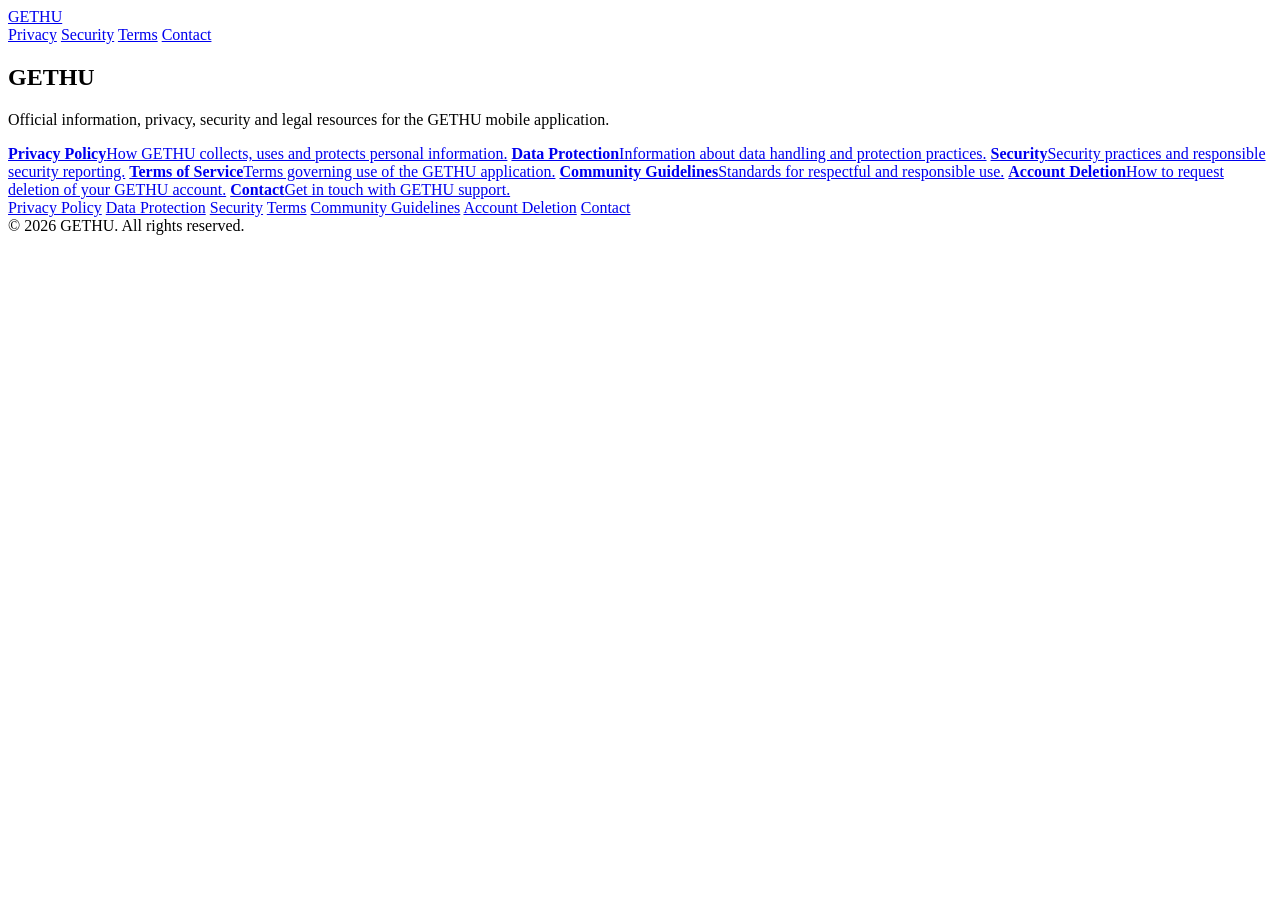
==== index.html @ e1e0f08c "initial commit intial commit containing basic version of all the files required for publishing app t" ====
<!DOCTYPE html>
<html lang="en">
<head>
    <meta charset="UTF-8">
    <meta name="viewport" content="width=device-width, initial-scale=1.0">
    <title>GETHU</title>
    <meta name="description" content="Official GETHU public information, privacy, security and legal pages.">
    <link rel="stylesheet" href="/assets/style.css">
</head>
<body>
<header class="site-header">
    <div class="header-inner">
        <a class="brand" href="/">GETHU</a>
        <nav class="nav" aria-label="Main navigation">
            <a href="/privacy">Privacy</a>
            <a href="/security">Security</a>
            <a href="/terms">Terms</a>
            <a href="/contact">Contact</a>
        </nav>
    </div>
</header>
<main class="container">
    <section class="home-hero">
        <h1>GETHU</h1>
        <p>Official information, privacy, security and legal resources for the GETHU mobile application.</p>
    </section>
    <section class="link-grid" aria-label="GETHU resources">
        <a class="link-card" href="/privacy"><strong>Privacy Policy</strong><span>How GETHU collects, uses and protects personal information.</span></a>
        <a class="link-card" href="/data-protection"><strong>Data Protection</strong><span>Information about data handling and protection practices.</span></a>
        <a class="link-card" href="/security"><strong>Security</strong><span>Security practices and responsible security reporting.</span></a>
        <a class="link-card" href="/terms"><strong>Terms of Service</strong><span>Terms governing use of the GETHU application.</span></a>
        <a class="link-card" href="/community-guidelines"><strong>Community Guidelines</strong><span>Standards for respectful and responsible use.</span></a>
        <a class="link-card" href="/account-deletion"><strong>Account Deletion</strong><span>How to request deletion of your GETHU account.</span></a>
        <a class="link-card" href="/contact"><strong>Contact</strong><span>Get in touch with GETHU support.</span></a>
    </section>
</main>
<footer class="footer">
    <div class="footer-inner">
        <div class="footer-links">
            <a href="/privacy">Privacy Policy</a>
            <a href="/data-protection">Data Protection</a>
            <a href="/security">Security</a>
            <a href="/terms">Terms</a>
            <a href="/community-guidelines">Community Guidelines</a>
            <a href="/account-deletion">Account Deletion</a>
            <a href="/contact">Contact</a>
        </div>
        <div>© 2026 GETHU. All rights reserved.</div>
    </div>
</footer>
</body>
</html>
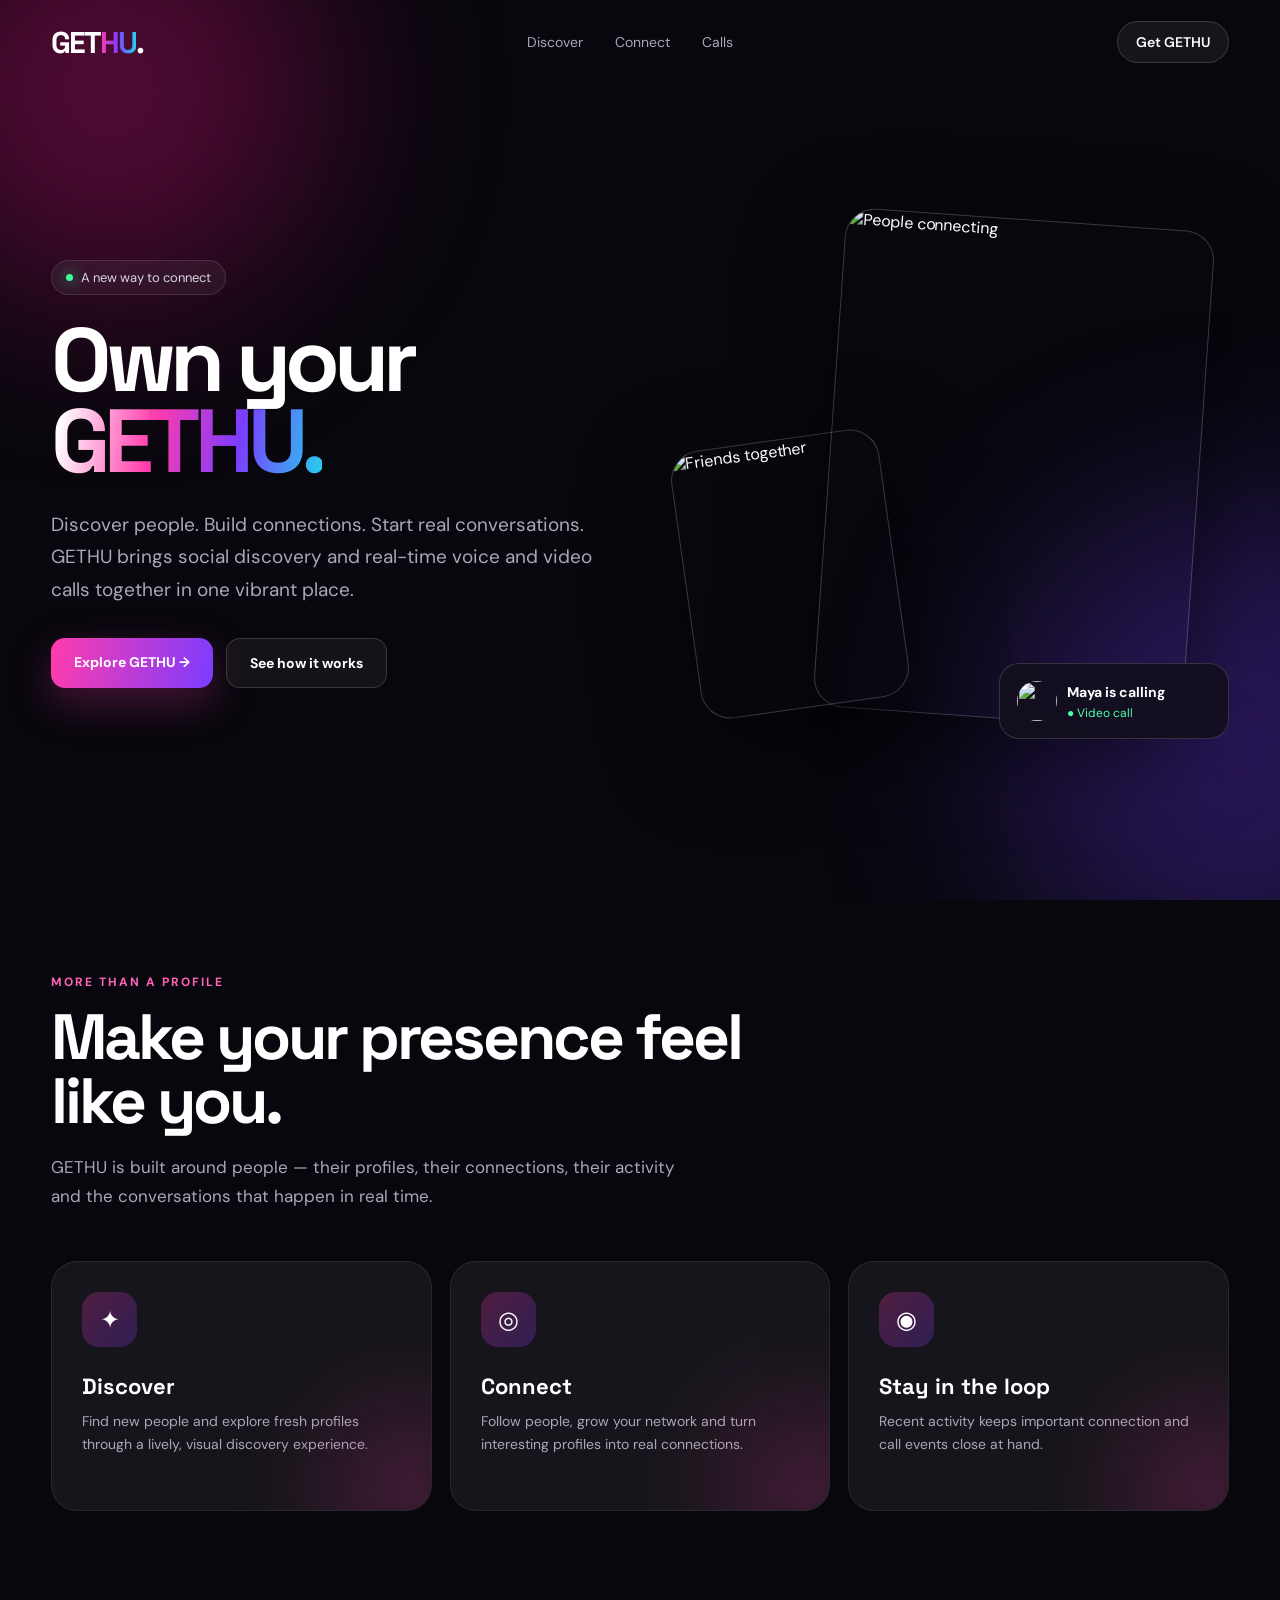
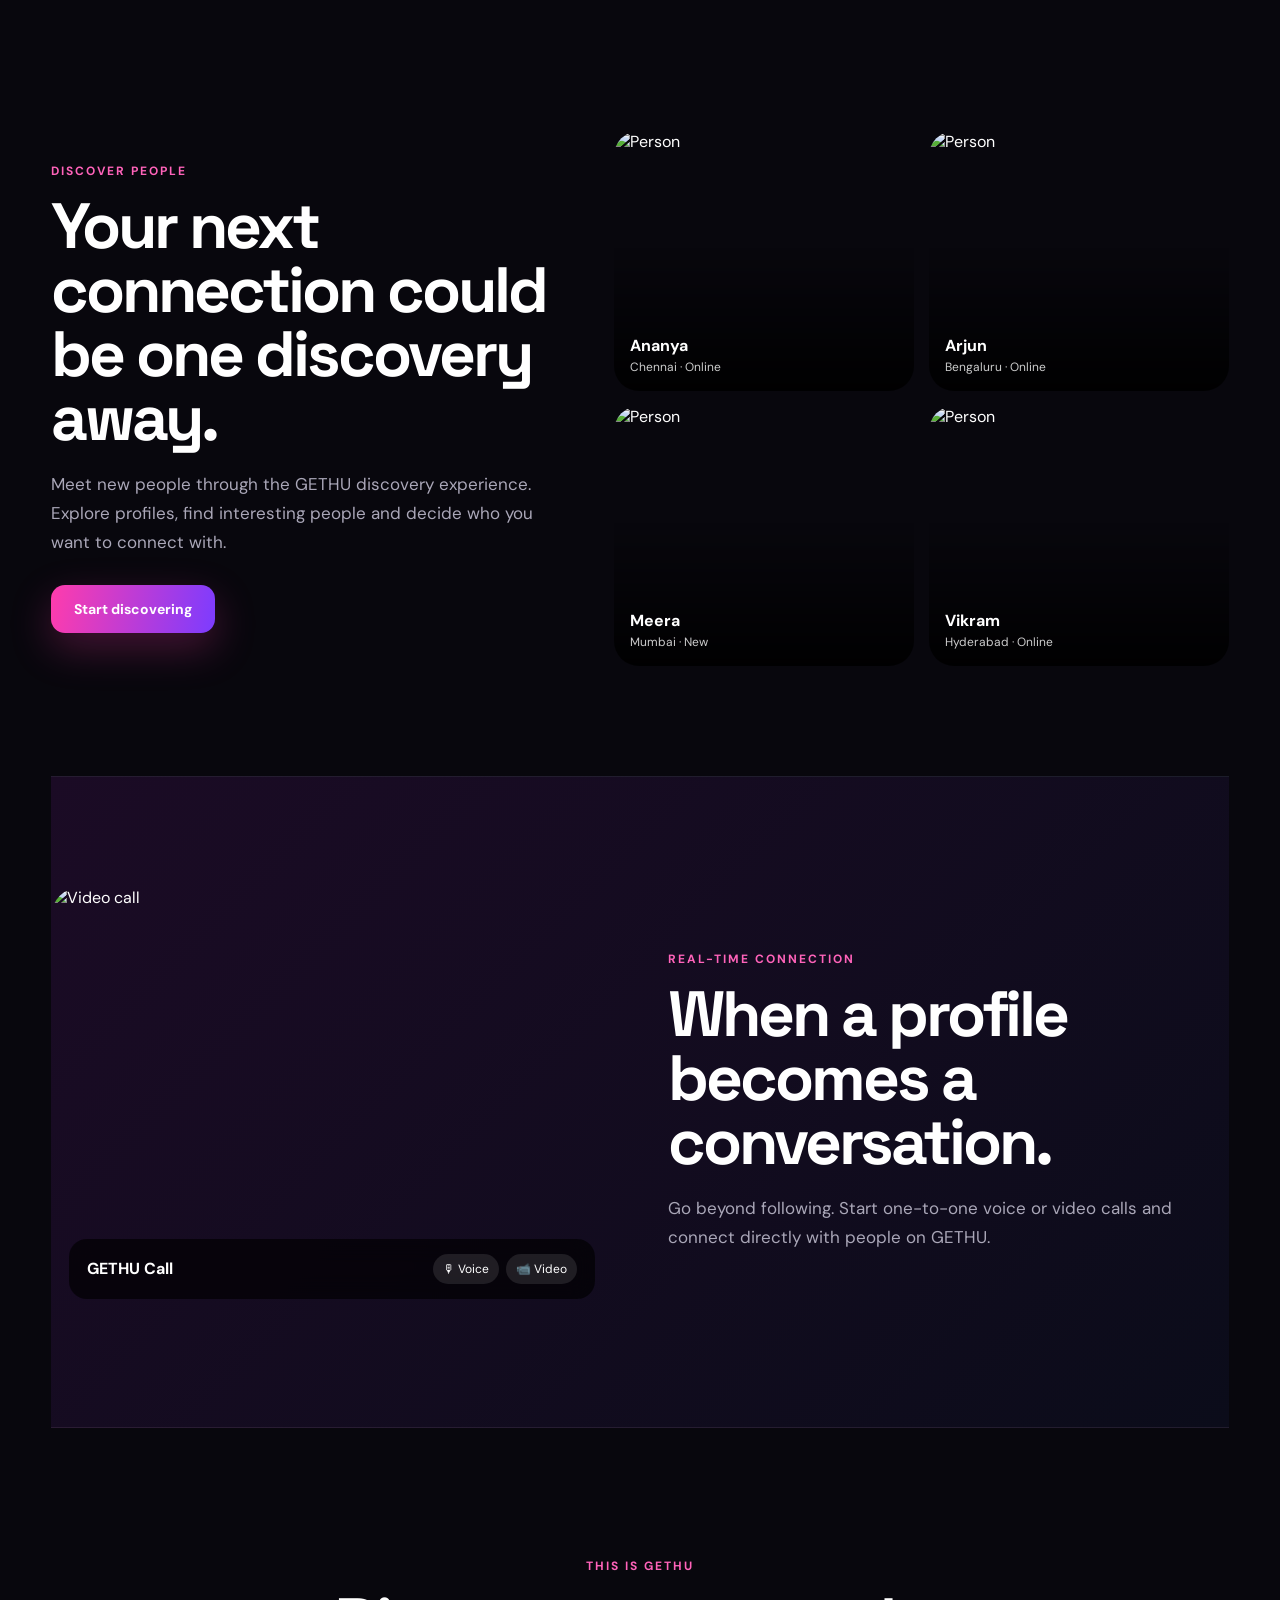
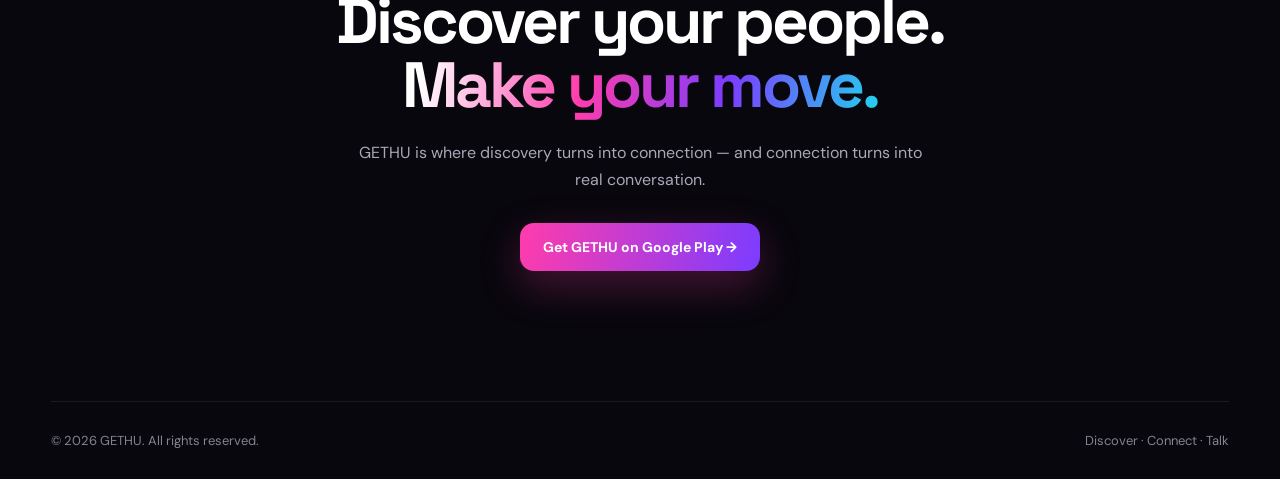
==== commit f6ab1931: "Update index.html index updated to gethu website page" ====
--- a/index.html
+++ b/index.html
@@ -3,50 +3,1240 @@
 <head>
     <meta charset="UTF-8">
     <meta name="viewport" content="width=device-width, initial-scale=1.0">
-    <title>GETHU</title>
-    <meta name="description" content="Official GETHU public information, privacy, security and legal pages.">
-    <link rel="stylesheet" href="/assets/style.css">
+
+    <title>GETHU — Discover. Connect. Talk.</title>
+
+    <meta
+        name="description"
+        content="GETHU is a social platform to discover people, build connections and connect through voice and video calls."
+    >
+
+    <link rel="preconnect" href="https://fonts.googleapis.com">
+    <link rel="preconnect" href="https://fonts.gstatic.com" crossorigin>
+
+    <link
+        href="https://fonts.googleapis.com/css2?family=DM+Sans:wght@400;500;600;700&family=Space+Grotesk:wght@500;600;700&display=swap"
+        rel="stylesheet"
+    >
+
+    <style>
+
+        * {
+            box-sizing: border-box;
+            margin: 0;
+            padding: 0;
+        }
+
+        html {
+            scroll-behavior: smooth;
+        }
+
+        body {
+            font-family: "DM Sans", sans-serif;
+            background: #08070d;
+            color: #ffffff;
+            overflow-x: hidden;
+        }
+
+        a {
+            text-decoration: none;
+            color: inherit;
+        }
+
+        /* =========================
+           BACKGROUND
+        ========================= */
+
+        .background-glow {
+            position: fixed;
+            inset: 0;
+            pointer-events: none;
+            overflow: hidden;
+            z-index: -1;
+        }
+
+        .glow {
+            position: absolute;
+            border-radius: 50%;
+            filter: blur(100px);
+            opacity: .30;
+        }
+
+        .glow-one {
+            width: 420px;
+            height: 420px;
+            background: #ff1493;
+            top: -120px;
+            left: -100px;
+        }
+
+        .glow-two {
+            width: 480px;
+            height: 480px;
+            background: #713cff;
+            top: 500px;
+            right: -200px;
+        }
+
+        .glow-three {
+            width: 380px;
+            height: 380px;
+            background: #00d9ff;
+            top: 1300px;
+            left: -180px;
+        }
+
+        .container {
+            width: min(1180px, 92%);
+            margin: auto;
+        }
+
+        /* =========================
+           NAVIGATION
+        ========================= */
+
+        .navbar {
+            height: 84px;
+
+            display: flex;
+            align-items: center;
+            justify-content: space-between;
+
+            position: relative;
+            z-index: 10;
+        }
+
+        .logo {
+            font-family: "Space Grotesk", sans-serif;
+            font-size: 30px;
+            font-weight: 700;
+            letter-spacing: -2px;
+        }
+
+        .logo span {
+            background: linear-gradient(
+                90deg,
+                #ff3cac,
+                #7c3cff,
+                #22d3ee
+            );
+
+            -webkit-background-clip: text;
+            background-clip: text;
+            color: transparent;
+        }
+
+        .nav-links {
+            display: flex;
+            gap: 32px;
+
+            color: #aaa7b8;
+            font-size: 14px;
+        }
+
+        .nav-links a {
+            transition: .2s;
+        }
+
+        .nav-links a:hover {
+            color: #ffffff;
+        }
+
+        .nav-button {
+            padding: 11px 18px;
+
+            border-radius: 50px;
+
+            border: 1px solid rgba(255,255,255,.15);
+
+            background: rgba(255,255,255,.06);
+
+            font-size: 14px;
+            font-weight: 600;
+        }
+
+        /* =========================
+           HERO
+        ========================= */
+
+        .hero {
+            min-height: 700px;
+
+            display: grid;
+            grid-template-columns: 1fr 1fr;
+
+            align-items: center;
+
+            gap: 50px;
+        }
+
+        .eyebrow {
+            display: inline-flex;
+            align-items: center;
+            gap: 8px;
+
+            padding: 8px 14px;
+
+            border-radius: 50px;
+
+            border: 1px solid rgba(255,255,255,.12);
+
+            background: rgba(255,255,255,.05);
+
+            color: #d8d4e3;
+
+            font-size: 13px;
+
+            margin-bottom: 25px;
+        }
+
+        .live-dot {
+            width: 7px;
+            height: 7px;
+
+            border-radius: 50%;
+
+            background: #39ff9a;
+
+            box-shadow: 0 0 15px #39ff9a;
+        }
+
+        .hero h1 {
+            font-family: "Space Grotesk", sans-serif;
+
+            font-size: clamp(58px, 7vw, 96px);
+
+            line-height: .90;
+
+            letter-spacing: -6px;
+
+            max-width: 650px;
+        }
+
+        .gradient-text {
+            background:
+                linear-gradient(
+                    100deg,
+                    #ffffff 5%,
+                    #ff3cac 38%,
+                    #7c3cff 68%,
+                    #22d3ee
+                );
+
+            -webkit-background-clip: text;
+            background-clip: text;
+
+            color: transparent;
+        }
+
+        .hero-description {
+            max-width: 600px;
+
+            margin-top: 28px;
+
+            color: #aaa7b8;
+
+            font-size: 19px;
+
+            line-height: 1.7;
+        }
+
+        .hero-buttons {
+            display: flex;
+            gap: 13px;
+
+            margin-top: 32px;
+
+            flex-wrap: wrap;
+        }
+
+        .button {
+            display: inline-block;
+
+            padding: 15px 23px;
+
+            border-radius: 14px;
+
+            font-size: 14px;
+
+            font-weight: 700;
+        }
+
+        .button-primary {
+            background:
+                linear-gradient(
+                    100deg,
+                    #ff3cac,
+                    #7c3cff
+                );
+
+            box-shadow:
+                0 15px 40px rgba(255,60,172,.25);
+        }
+
+        .button-secondary {
+            border: 1px solid rgba(255,255,255,.15);
+
+            background: rgba(255,255,255,.05);
+        }
+
+        /* =========================
+           HERO VISUAL
+        ========================= */
+
+        .hero-visual {
+            height: 560px;
+
+            position: relative;
+        }
+
+        .image-card {
+            position: absolute;
+
+            overflow: hidden;
+
+            border-radius: 30px;
+
+            border: 1px solid rgba(255,255,255,.2);
+
+            box-shadow:
+                0 30px 90px rgba(0,0,0,.55);
+        }
+
+        .image-card img {
+            width: 100%;
+            height: 100%;
+
+            object-fit: cover;
+
+            display: block;
+        }
+
+        .main-image {
+            width: 370px;
+            height: 500px;
+
+            right: 30px;
+            top: 25px;
+
+            transform: rotate(4deg);
+        }
+
+        .small-image {
+            width: 210px;
+            height: 270px;
+
+            left: 20px;
+            bottom: 45px;
+
+            transform: rotate(-8deg);
+        }
+
+        /* Call popup */
+
+        .call-popup {
+            position: absolute;
+
+            right: 0;
+            bottom: 15px;
+
+            width: 230px;
+
+            padding: 17px;
+
+            border-radius: 20px;
+
+            background: rgba(18,15,29,.90);
+
+            border: 1px solid rgba(255,255,255,.15);
+
+            backdrop-filter: blur(15px);
+        }
+
+        .call-user {
+            display: flex;
+            align-items: center;
+            gap: 10px;
+        }
+
+        .call-user img {
+            width: 40px;
+            height: 40px;
+
+            border-radius: 50%;
+
+            object-fit: cover;
+        }
+
+        .call-user strong {
+            font-size: 14px;
+        }
+
+        .call-status {
+            font-size: 12px;
+
+            color: #4dffac;
+
+            margin-top: 3px;
+        }
+
+        /* =========================
+           SECTIONS
+        ========================= */
+
+        section {
+            padding: 110px 0;
+        }
+
+        .section-label {
+            color: #ff63ba;
+
+            text-transform: uppercase;
+
+            letter-spacing: 2px;
+
+            font-size: 12px;
+
+            font-weight: 700;
+
+            margin-bottom: 15px;
+        }
+
+        .section-title {
+            font-family: "Space Grotesk", sans-serif;
+
+            font-size: clamp(40px, 5vw, 64px);
+
+            line-height: 1;
+
+            letter-spacing: -3px;
+
+            max-width: 720px;
+        }
+
+        .section-description {
+            max-width: 650px;
+
+            color: #aaa7b8;
+
+            font-size: 17px;
+
+            line-height: 1.7;
+
+            margin-top: 20px;
+        }
+
+        /* =========================
+           FEATURE CARDS
+        ========================= */
+
+        .feature-grid {
+            display: grid;
+
+            grid-template-columns:
+                repeat(3, 1fr);
+
+            gap: 18px;
+
+            margin-top: 50px;
+        }
+
+        .feature-card {
+            min-height: 250px;
+
+            padding: 30px;
+
+            border-radius: 26px;
+
+            border: 1px solid rgba(255,255,255,.08);
+
+            background:
+                rgba(255,255,255,.06);
+
+            position: relative;
+
+            overflow: hidden;
+        }
+
+        .feature-card::after {
+            content: "";
+
+            position: absolute;
+
+            width: 140px;
+            height: 140px;
+
+            border-radius: 50%;
+
+            filter: blur(60px);
+
+            right: -50px;
+            bottom: -50px;
+
+            background: #ff3cac;
+
+            opacity: .30;
+        }
+
+        .feature-icon {
+            width: 55px;
+            height: 55px;
+
+            display: grid;
+            place-items: center;
+
+            border-radius: 17px;
+
+            background:
+                linear-gradient(
+                    135deg,
+                    rgba(255,60,172,.25),
+                    rgba(124,60,255,.25)
+                );
+
+            font-size: 24px;
+
+            margin-bottom: 25px;
+        }
+
+        .feature-card h3 {
+            font-family: "Space Grotesk", sans-serif;
+
+            font-size: 22px;
+
+            margin-bottom: 10px;
+        }
+
+        .feature-card p {
+            color: #aaa7b8;
+
+            line-height: 1.65;
+
+            font-size: 14px;
+        }
+
+        /* =========================
+           DISCOVER
+        ========================= */
+
+        .discover {
+            display: grid;
+
+            grid-template-columns: .9fr 1.1fr;
+
+            gap: 60px;
+
+            align-items: center;
+        }
+
+        .people-grid {
+            display: grid;
+
+            grid-template-columns: 1fr 1fr;
+
+            gap: 15px;
+        }
+
+        .person-card {
+            height: 260px;
+
+            border-radius: 25px;
+
+            overflow: hidden;
+
+            position: relative;
+        }
+
+        .person-card img {
+            width: 100%;
+            height: 100%;
+
+            object-fit: cover;
+        }
+
+        .person-card::after {
+            content: "";
+
+            position: absolute;
+
+            inset: 45% 0 0;
+
+            background:
+                linear-gradient(
+                    transparent,
+                    rgba(0,0,0,.9)
+                );
+        }
+
+        .person-info {
+            position: absolute;
+
+            z-index: 2;
+
+            bottom: 16px;
+            left: 16px;
+        }
+
+        .person-info strong {
+            display: block;
+
+            font-size: 16px;
+        }
+
+        .person-info span {
+            display: block;
+
+            color: #cccccc;
+
+            font-size: 12px;
+
+            margin-top: 3px;
+        }
+
+        /* =========================
+           CALL SECTION
+        ========================= */
+
+        .call-section {
+            background:
+                linear-gradient(
+                    135deg,
+                    #1b0b25,
+                    #0b0c1a
+                );
+
+            border-top:
+                1px solid rgba(255,255,255,.07);
+
+            border-bottom:
+                1px solid rgba(255,255,255,.07);
+        }
+
+        .call-layout {
+            display: grid;
+
+            grid-template-columns: 1fr 1fr;
+
+            gap: 55px;
+
+            align-items: center;
+        }
+
+        .call-image {
+            height: 430px;
+
+            border-radius: 30px;
+
+            overflow: hidden;
+
+            position: relative;
+        }
+
+        .call-image img {
+            width: 100%;
+            height: 100%;
+
+            object-fit: cover;
+        }
+
+        .call-overlay {
+            position: absolute;
+
+            left: 18px;
+            right: 18px;
+            bottom: 18px;
+
+            display: flex;
+
+            justify-content: space-between;
+
+            align-items: center;
+
+            padding: 15px 18px;
+
+            border-radius: 18px;
+
+            background: rgba(0,0,0,.65);
+
+            backdrop-filter: blur(12px);
+        }
+
+        .call-pills {
+            display: flex;
+
+            gap: 7px;
+        }
+
+        .call-pill {
+            padding: 7px 10px;
+
+            border-radius: 50px;
+
+            background: rgba(255,255,255,.1);
+
+            font-size: 12px;
+        }
+
+        /* =========================
+           CTA
+        ========================= */
+
+        .cta {
+            text-align: center;
+
+            padding: 130px 0;
+        }
+
+        .cta .section-title {
+            margin: auto;
+        }
+
+        .cta-description {
+            max-width: 580px;
+
+            margin: 22px auto 30px;
+
+            color: #aaa7b8;
+
+            line-height: 1.7;
+        }
+
+        /* =========================
+           FOOTER
+        ========================= */
+
+        footer {
+            border-top:
+                1px solid rgba(255,255,255,.08);
+
+            padding: 30px 0;
+
+            color: #858292;
+
+            font-size: 13px;
+
+            display: flex;
+
+            justify-content: space-between;
+        }
+
+        /* =========================
+           MOBILE
+        ========================= */
+
+        @media(max-width: 850px) {
+
+            .nav-links {
+                display: none;
+            }
+
+            .hero {
+                grid-template-columns: 1fr;
+
+                padding: 60px 0;
+
+                min-height: auto;
+            }
+
+            .hero-visual {
+                height: 500px;
+            }
+
+            .main-image {
+                width: 63%;
+                height: 420px;
+
+                right: 4%;
+            }
+
+            .small-image {
+                width: 40%;
+                height: 220px;
+            }
+
+            .feature-grid {
+                grid-template-columns: 1fr;
+            }
+
+            .discover {
+                grid-template-columns: 1fr;
+            }
+
+            .call-layout {
+                grid-template-columns: 1fr;
+            }
+
+            footer {
+                flex-direction: column;
+
+                gap: 10px;
+            }
+        }
+
+    </style>
 </head>
+
 <body>
-<header class="site-header">
-    <div class="header-inner">
-        <a class="brand" href="/">GETHU</a>
-        <nav class="nav" aria-label="Main navigation">
-            <a href="/privacy">Privacy</a>
-            <a href="/security">Security</a>
-            <a href="/terms">Terms</a>
-            <a href="/contact">Contact</a>
-        </nav>
-    </div>
-</header>
-<main class="container">
-    <section class="home-hero">
-        <h1>GETHU</h1>
-        <p>Official information, privacy, security and legal resources for the GETHU mobile application.</p>
+
+<div class="background-glow">
+    <div class="glow glow-one"></div>
+    <div class="glow glow-two"></div>
+    <div class="glow glow-three"></div>
+</div>
+
+<div class="container">
+
+    <!-- NAVIGATION -->
+
+    <nav class="navbar">
+
+        <a href="#" class="logo">
+            GET<span>HU</span>.
+        </a>
+
+        <div class="nav-links">
+            <a href="#discover">Discover</a>
+            <a href="#connect">Connect</a>
+            <a href="#calls">Calls</a>
+        </div>
+
+        <a href="#download" class="nav-button">
+            Get GETHU
+        </a>
+
+    </nav>
+
+
+    <!-- HERO -->
+
+    <section class="hero">
+
+        <div>
+
+            <div class="eyebrow">
+                <span class="live-dot"></span>
+                A new way to connect
+            </div>
+
+            <h1>
+                Own your
+                <span class="gradient-text">
+                    GETHU.
+                </span>
+            </h1>
+
+            <p class="hero-description">
+                Discover people. Build connections.
+                Start real conversations.
+                GETHU brings social discovery and
+                real-time voice and video calls together
+                in one vibrant place.
+            </p>
+
+            <div class="hero-buttons">
+
+                <a
+                    href="#discover"
+                    class="button button-primary"
+                >
+                    Explore GETHU →
+                </a>
+
+                <a
+                    href="#calls"
+                    class="button button-secondary"
+                >
+                    See how it works
+                </a>
+
+            </div>
+
+        </div>
+
+
+        <div class="hero-visual">
+
+            <div class="image-card main-image">
+
+                <img
+                    src="https://images.unsplash.com/photo-1529156069898-49953e39b3ac?auto=format&fit=crop&w=900&q=85"
+                    alt="People connecting"
+                >
+
+            </div>
+
+
+            <div class="image-card small-image">
+
+                <img
+                    src="https://images.unsplash.com/photo-1511632765486-a01980e01a18?auto=format&fit=crop&w=600&q=85"
+                    alt="Friends together"
+                >
+
+            </div>
+
+
+            <div class="call-popup">
+
+                <div class="call-user">
+
+                    <img
+                        src="https://images.unsplash.com/photo-1494790108377-be9c29b29330?auto=format&fit=crop&w=100&q=80"
+                        alt=""
+                    >
+
+                    <div>
+
+                        <strong>
+                            Maya is calling
+                        </strong>
+
+                        <div class="call-status">
+                            ● Video call
+                        </div>
+
+                    </div>
+
+                </div>
+
+            </div>
+
+        </div>
+
     </section>
-    <section class="link-grid" aria-label="GETHU resources">
-        <a class="link-card" href="/privacy"><strong>Privacy Policy</strong><span>How GETHU collects, uses and protects personal information.</span></a>
-        <a class="link-card" href="/data-protection"><strong>Data Protection</strong><span>Information about data handling and protection practices.</span></a>
-        <a class="link-card" href="/security"><strong>Security</strong><span>Security practices and responsible security reporting.</span></a>
-        <a class="link-card" href="/terms"><strong>Terms of Service</strong><span>Terms governing use of the GETHU application.</span></a>
-        <a class="link-card" href="/community-guidelines"><strong>Community Guidelines</strong><span>Standards for respectful and responsible use.</span></a>
-        <a class="link-card" href="/account-deletion"><strong>Account Deletion</strong><span>How to request deletion of your GETHU account.</span></a>
-        <a class="link-card" href="/contact"><strong>Contact</strong><span>Get in touch with GETHU support.</span></a>
+
+
+    <!-- CONNECT -->
+
+    <section id="connect">
+
+        <div class="section-label">
+            More than a profile
+        </div>
+
+        <h2 class="section-title">
+            Make your presence
+            feel like you.
+        </h2>
+
+        <p class="section-description">
+            GETHU is built around people —
+            their profiles, their connections,
+            their activity and the conversations
+            that happen in real time.
+        </p>
+
+
+        <div class="feature-grid">
+
+            <article class="feature-card">
+
+                <div class="feature-icon">
+                    ✦
+                </div>
+
+                <h3>
+                    Discover
+                </h3>
+
+                <p>
+                    Find new people and explore
+                    fresh profiles through a lively,
+                    visual discovery experience.
+                </p>
+
+            </article>
+
+
+            <article class="feature-card">
+
+                <div class="feature-icon">
+                    ◎
+                </div>
+
+                <h3>
+                    Connect
+                </h3>
+
+                <p>
+                    Follow people, grow your network
+                    and turn interesting profiles into
+                    real connections.
+                </p>
+
+            </article>
+
+
+            <article class="feature-card">
+
+                <div class="feature-icon">
+                    ◉
+                </div>
+
+                <h3>
+                    Stay in the loop
+                </h3>
+
+                <p>
+                    Recent activity keeps important
+                    connection and call events
+                    close at hand.
+                </p>
+
+            </article>
+
+        </div>
+
     </section>
-</main>
-<footer class="footer">
-    <div class="footer-inner">
-        <div class="footer-links">
-            <a href="/privacy">Privacy Policy</a>
-            <a href="/data-protection">Data Protection</a>
-            <a href="/security">Security</a>
-            <a href="/terms">Terms</a>
-            <a href="/community-guidelines">Community Guidelines</a>
-            <a href="/account-deletion">Account Deletion</a>
-            <a href="/contact">Contact</a>
+
+
+    <!-- DISCOVER -->
+
+    <section id="discover">
+
+        <div class="discover">
+
+            <div>
+
+                <div class="section-label">
+                    Discover people
+                </div>
+
+                <h2 class="section-title">
+                    Your next connection
+                    could be one discovery away.
+                </h2>
+
+                <p class="section-description">
+                    Meet new people through the
+                    GETHU discovery experience.
+                    Explore profiles, find interesting
+                    people and decide who you want
+                    to connect with.
+                </p>
+
+                <div style="margin-top:28px">
+
+                    <a
+                        href="#download"
+                        class="button button-primary"
+                    >
+                        Start discovering
+                    </a>
+
+                </div>
+
+            </div>
+
+
+            <div class="people-grid">
+
+                <div class="person-card">
+
+                    <img
+                        src="https://images.unsplash.com/photo-1534528741775-53994a69daeb?auto=format&fit=crop&w=700&q=85"
+                        alt="Person"
+                    >
+
+                    <div class="person-info">
+                        <strong>
+                            Ananya
+                        </strong>
+
+                        <span>
+                            Chennai · Online
+                        </span>
+                    </div>
+
+                </div>
+
+
+                <div class="person-card">
+
+                    <img
+                        src="https://images.unsplash.com/photo-1500648767791-00dcc994a43e?auto=format&fit=crop&w=700&q=85"
+                        alt="Person"
+                    >
+
+                    <div class="person-info">
+                        <strong>
+                            Arjun
+                        </strong>
+
+                        <span>
+                            Bengaluru · Online
+                        </span>
+                    </div>
+
+                </div>
+
+
+                <div class="person-card">
+
+                    <img
+                        src="https://images.unsplash.com/photo-1488426862026-3ee34a7d66df?auto=format&fit=crop&w=700&q=85"
+                        alt="Person"
+                    >
+
+                    <div class="person-info">
+                        <strong>
+                            Meera
+                        </strong>
+
+                        <span>
+                            Mumbai · New
+                        </span>
+                    </div>
+
+                </div>
+
+
+                <div class="person-card">
+
+                    <img
+                        src="https://images.unsplash.com/photo-1506794778202-cad84cf45f1d?auto=format&fit=crop&w=700&q=85"
+                        alt="Person"
+                    >
+
+                    <div class="person-info">
+                        <strong>
+                            Vikram
+                        </strong>
+
+                        <span>
+                            Hyderabad · Online
+                        </span>
+                    </div>
+
+                </div>
+
+            </div>
+
         </div>
-        <div>© 2026 GETHU. All rights reserved.</div>
-    </div>
-</footer>
+
+    </section>
+
+
+    <!-- CALLS -->
+
+    <section
+        id="calls"
+        class="call-section"
+    >
+
+        <div class="call-layout">
+
+            <div class="call-image">
+
+                <img
+                    src="https://images.unsplash.com/photo-1588423771073-b8903fbb2f18?auto=format&fit=crop&w=1200&q=85"
+                    alt="Video call"
+                >
+
+                <div class="call-overlay">
+
+                    <strong>
+                        GETHU Call
+                    </strong>
+
+                    <div class="call-pills">
+
+                        <span class="call-pill">
+                            🎙 Voice
+                        </span>
+
+                        <span class="call-pill">
+                            📹 Video
+                        </span>
+
+                    </div>
+
+                </div>
+
+            </div>
+
+
+            <div>
+
+                <div class="section-label">
+                    Real-time connection
+                </div>
+
+                <h2 class="section-title">
+                    When a profile
+                    becomes a conversation.
+                </h2>
+
+                <p class="section-description">
+                    Go beyond following.
+                    Start one-to-one voice or
+                    video calls and connect directly
+                    with people on GETHU.
+                </p>
+
+            </div>
+
+        </div>
+
+    </section>
+
+
+    <!-- FINAL CTA -->
+
+    <section
+        id="download"
+        class="cta"
+    >
+
+        <div class="section-label">
+            This is GETHU
+        </div>
+
+        <h2 class="section-title">
+
+            Discover your people.
+
+            <br>
+
+            <span class="gradient-text">
+                Make your move.
+            </span>
+
+        </h2>
+
+        <p class="cta-description">
+
+            GETHU is where discovery turns
+            into connection — and connection
+            turns into real conversation.
+
+        </p>
+
+        <a
+            href="#"
+            class="button button-primary"
+        >
+            Get GETHU on Google Play →
+        </a>
+
+    </section>
+
+
+    <!-- FOOTER -->
+
+    <footer>
+
+        <span>
+            © 2026 GETHU. All rights reserved.
+        </span>
+
+        <span>
+            Discover · Connect · Talk
+        </span>
+
+    </footer>
+
+</div>
+
 </body>
 </html>
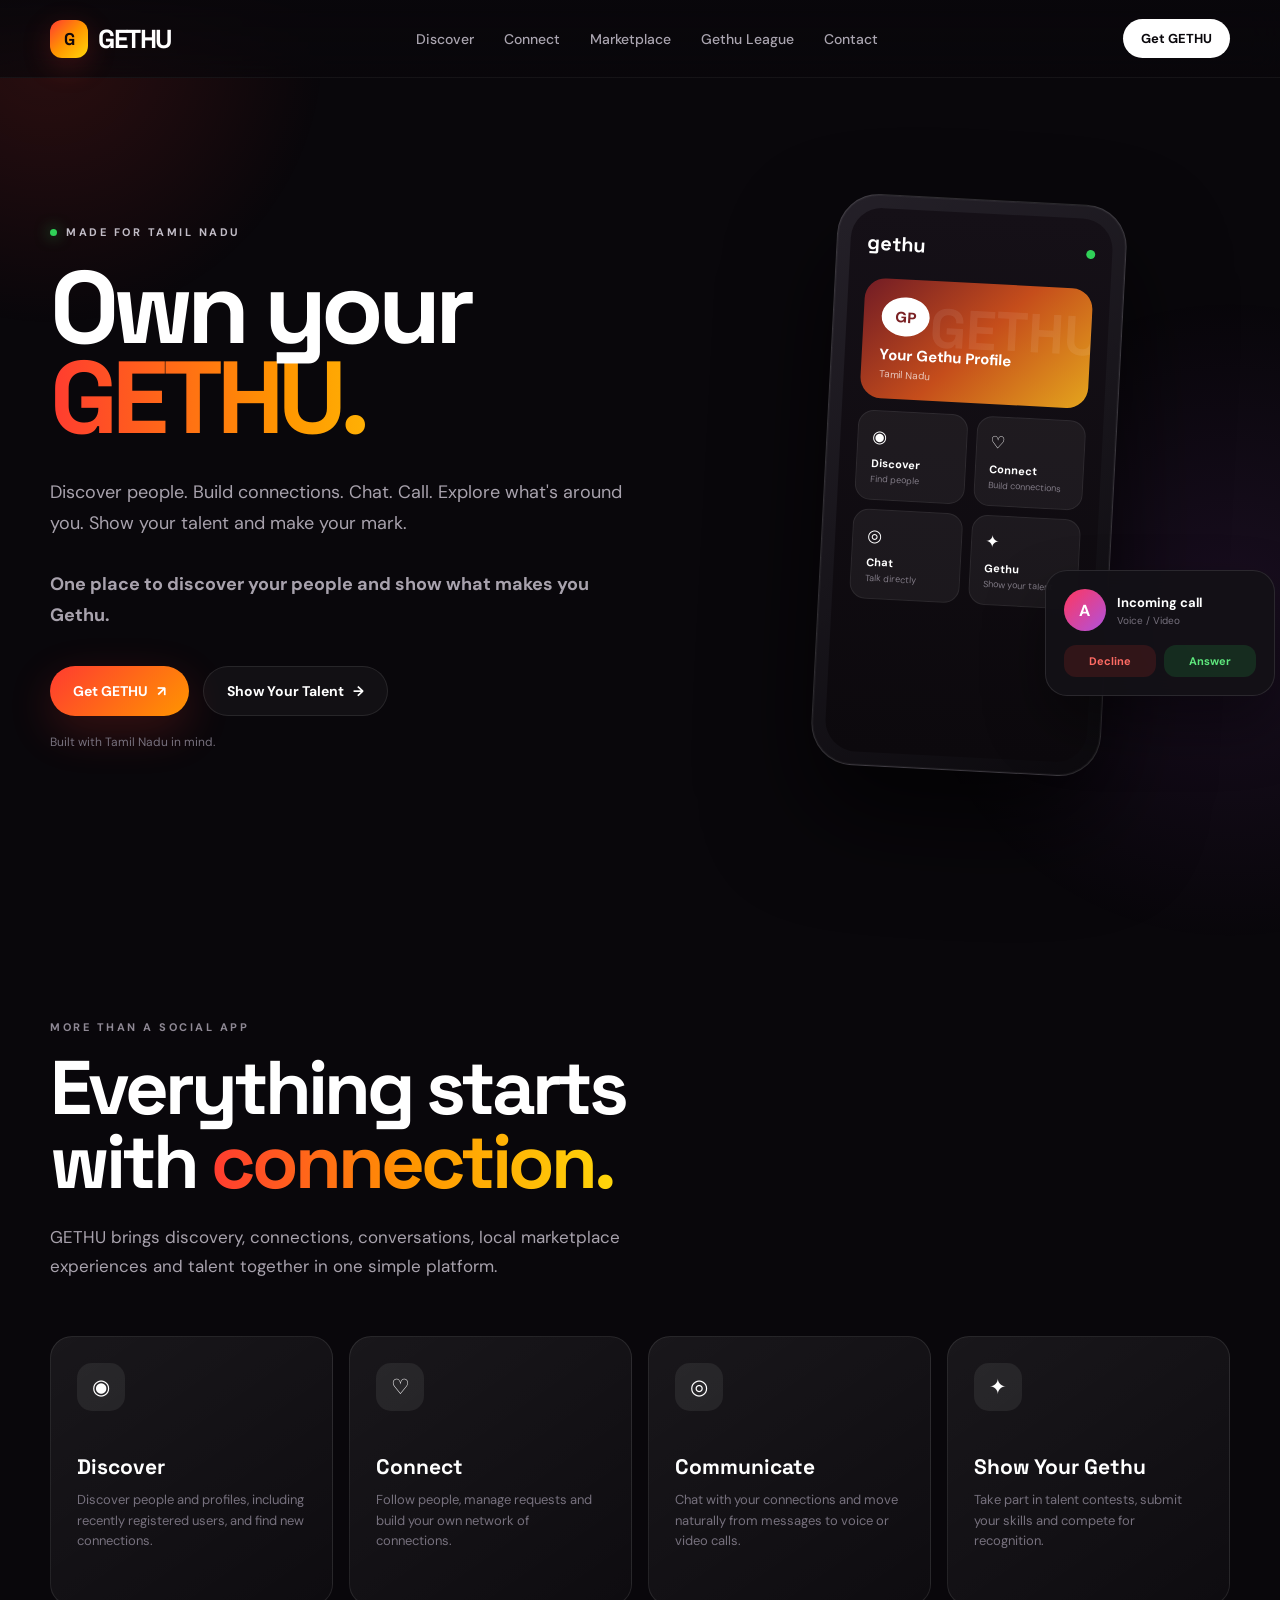
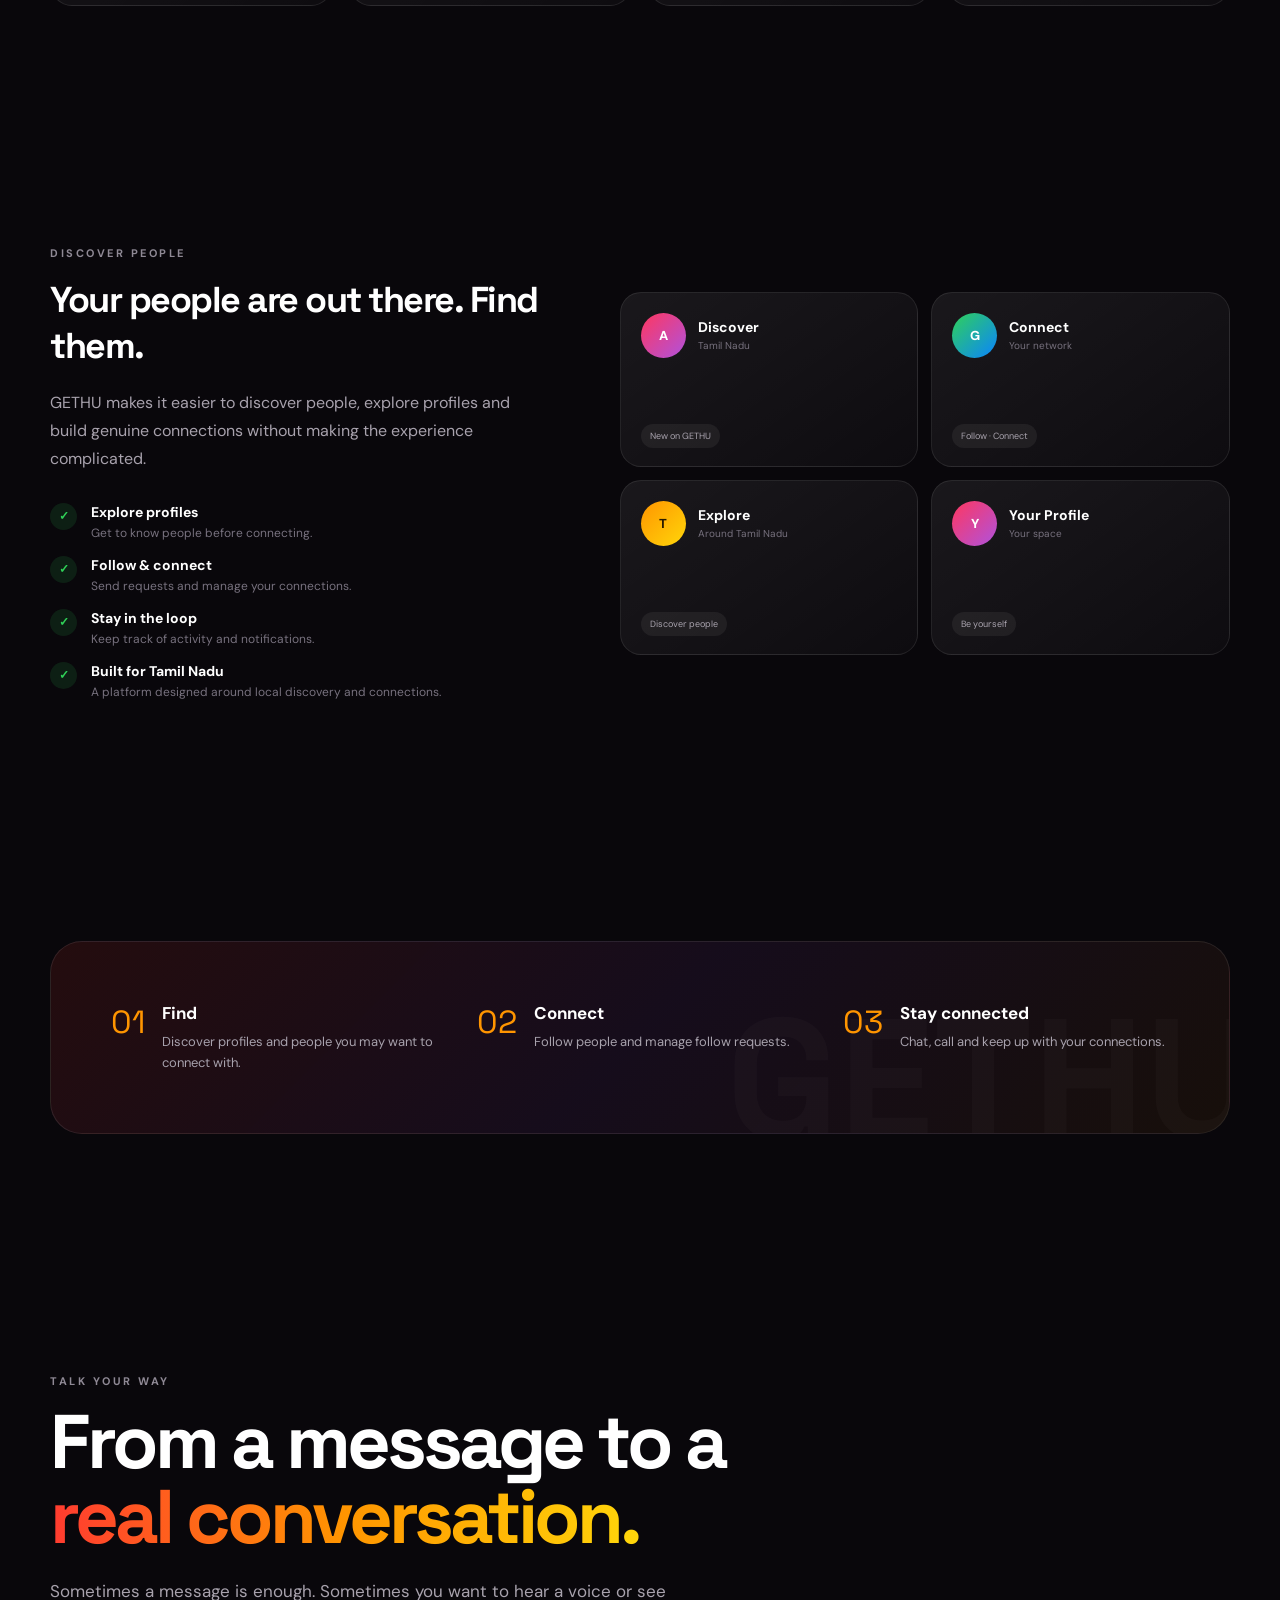
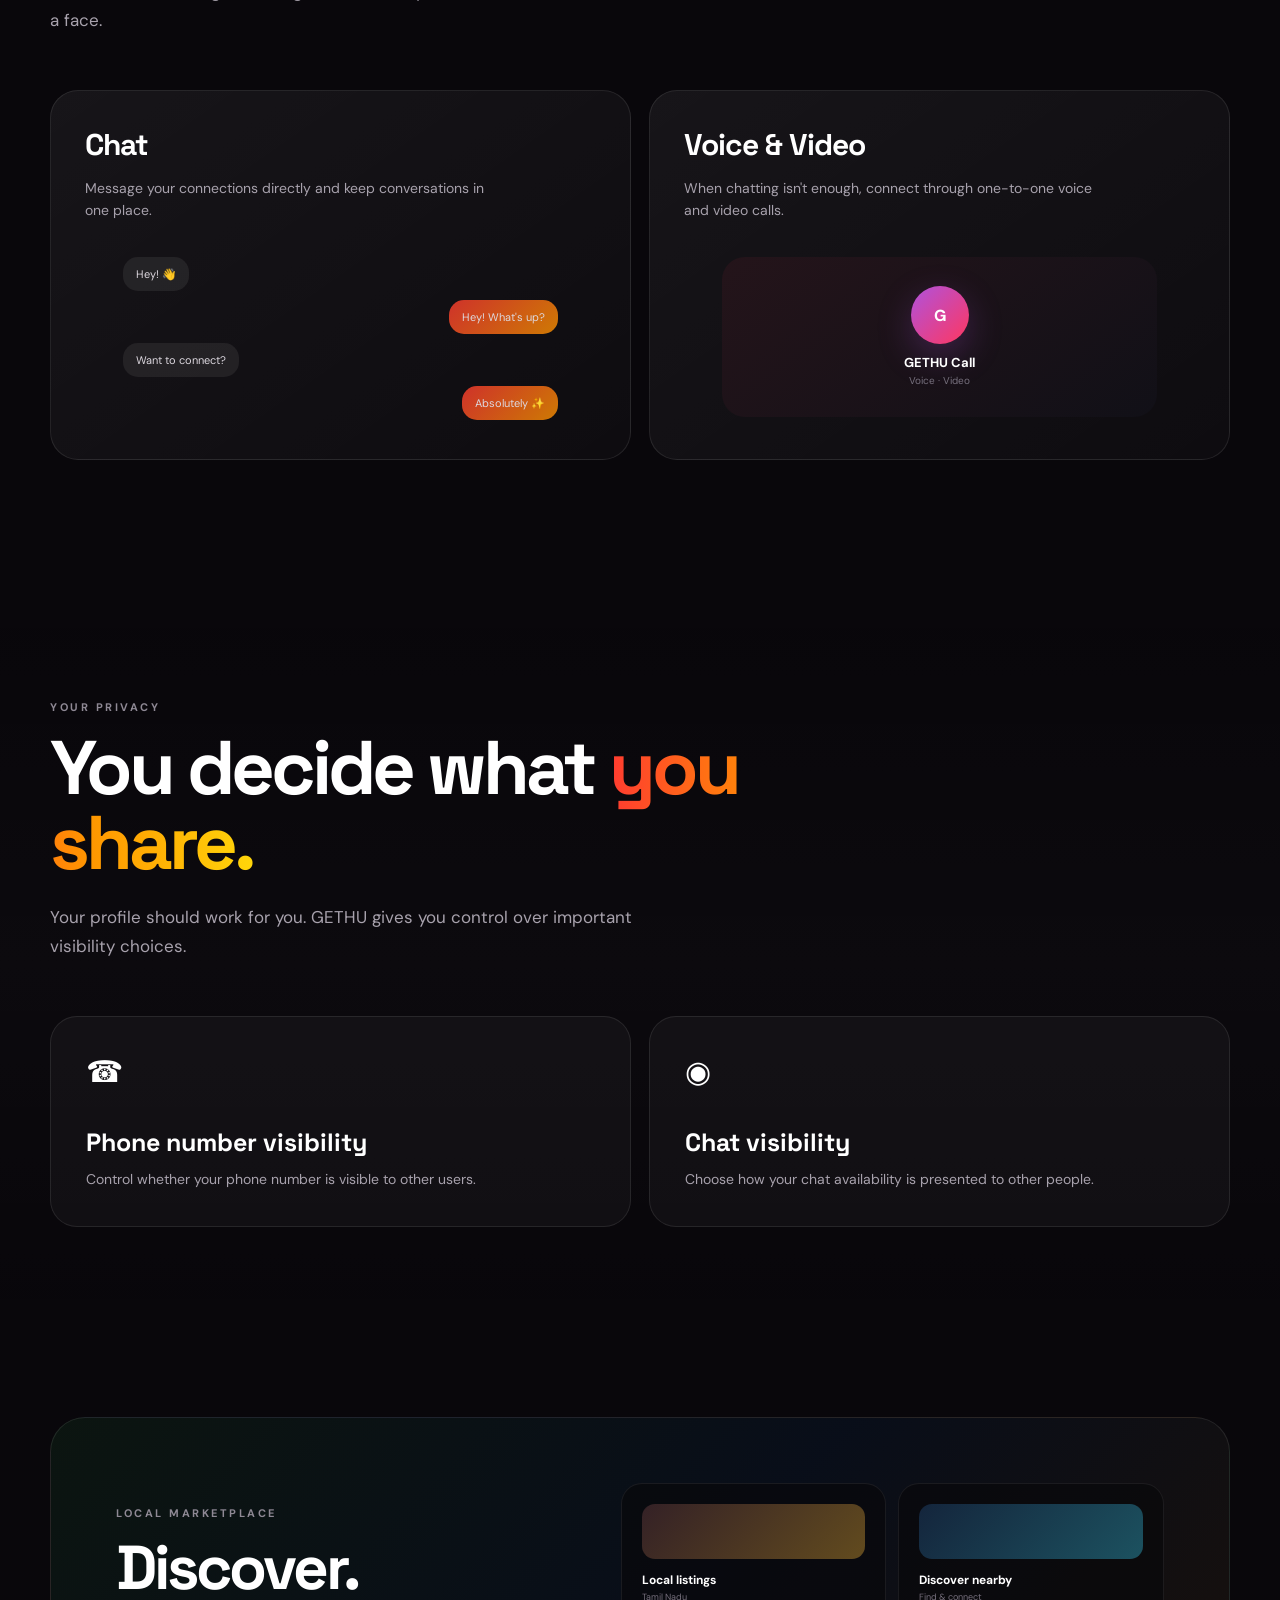
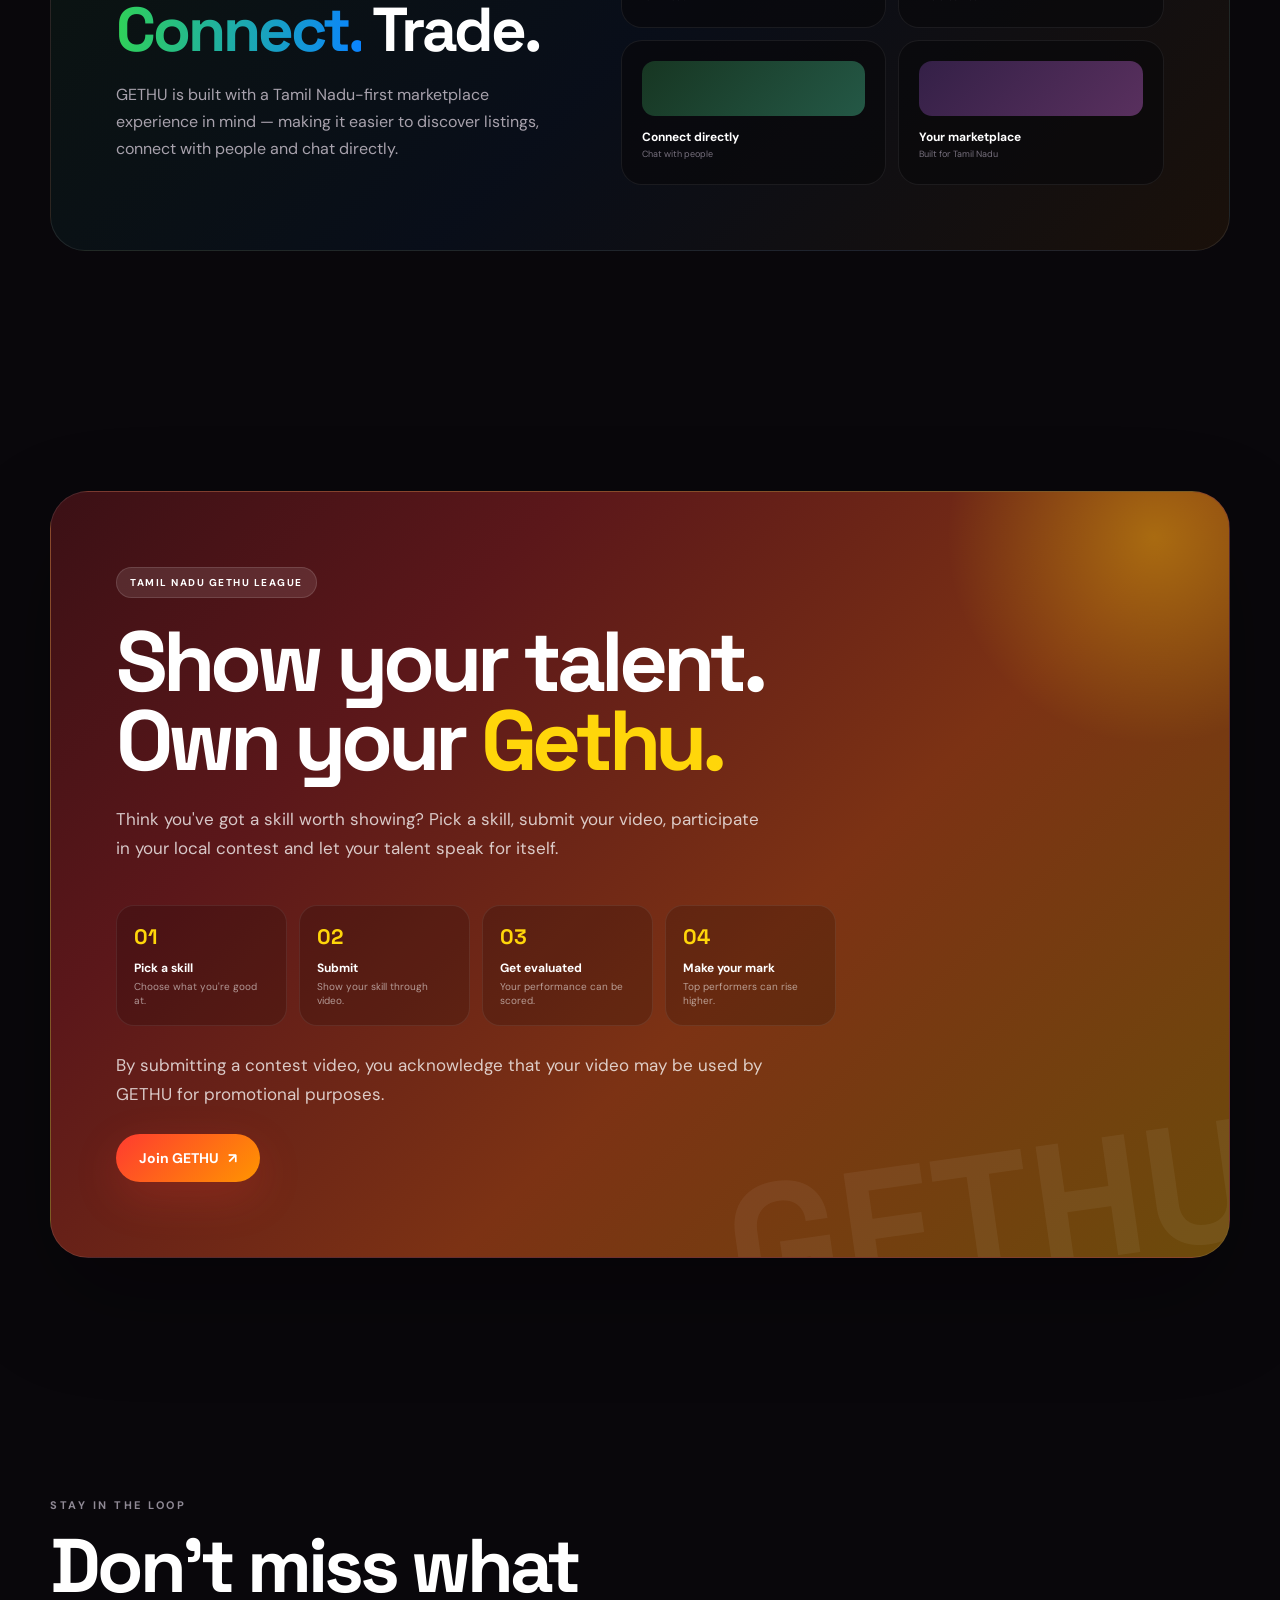
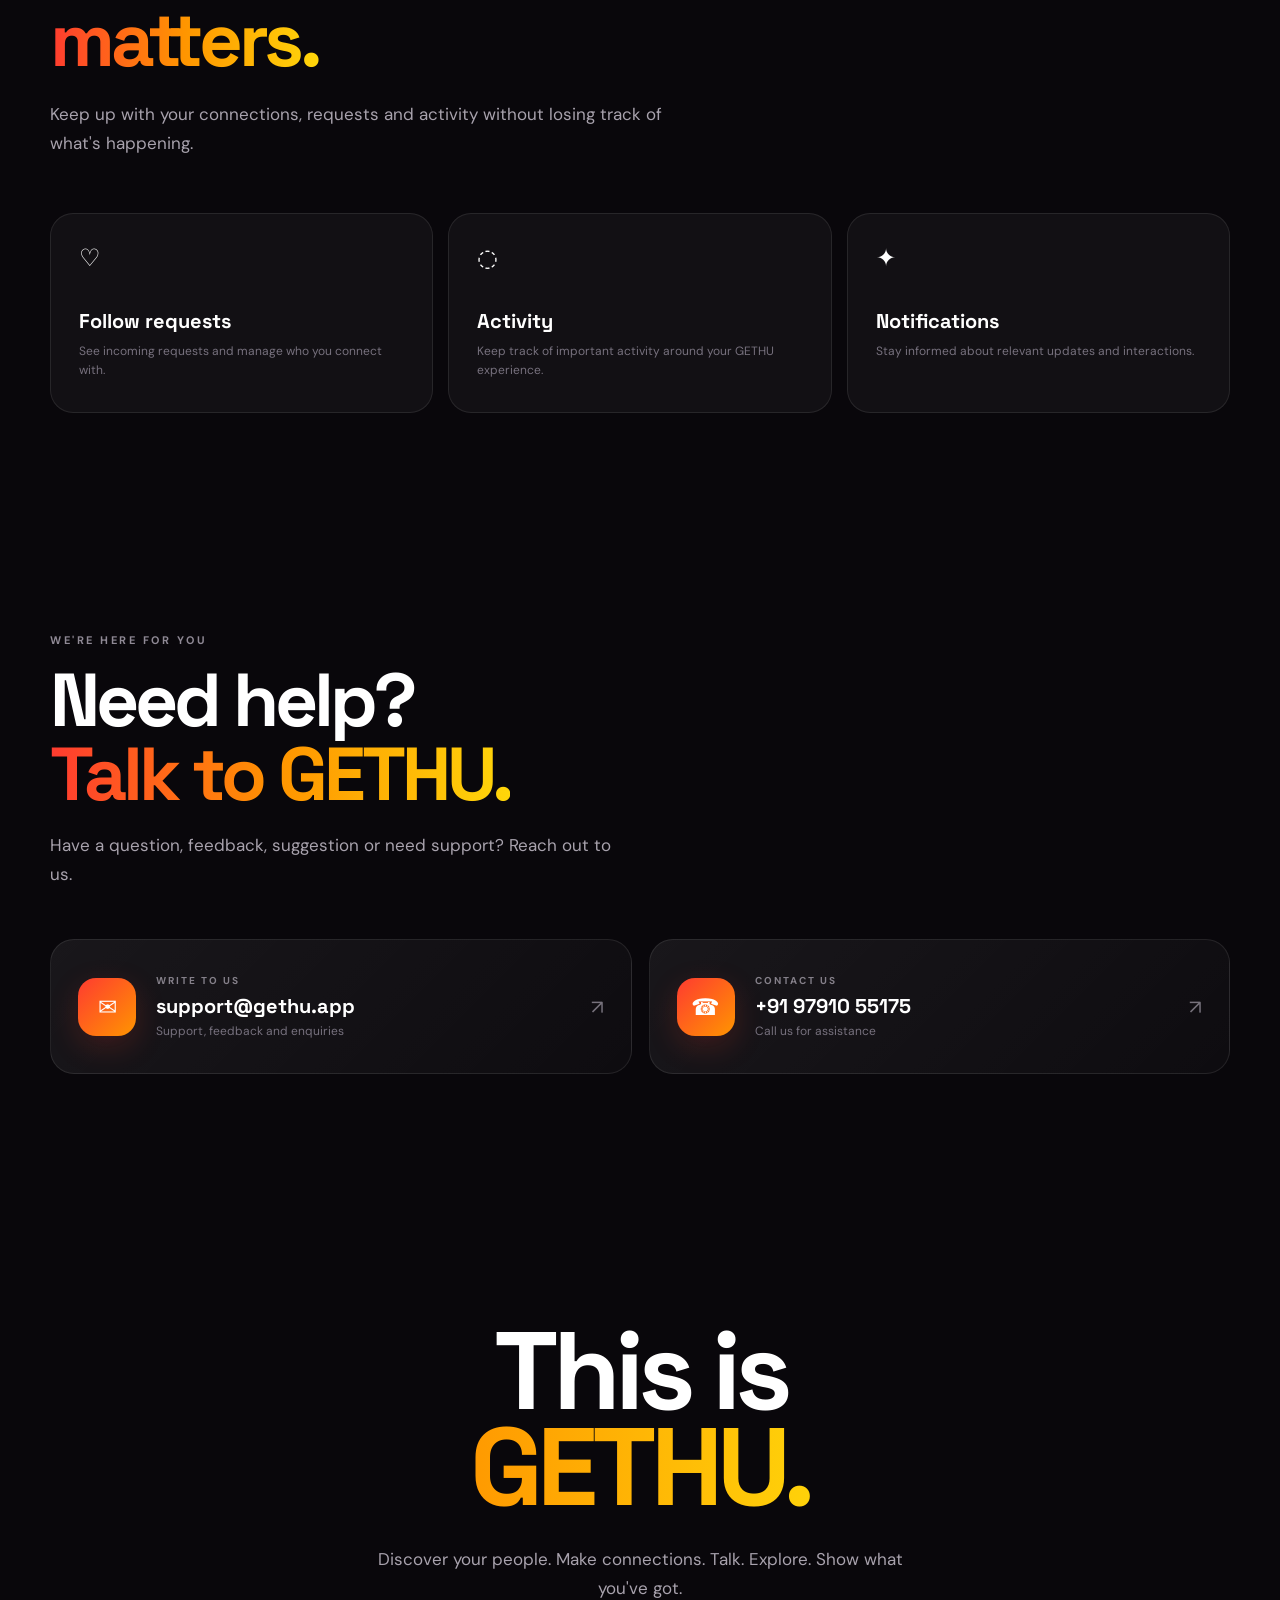
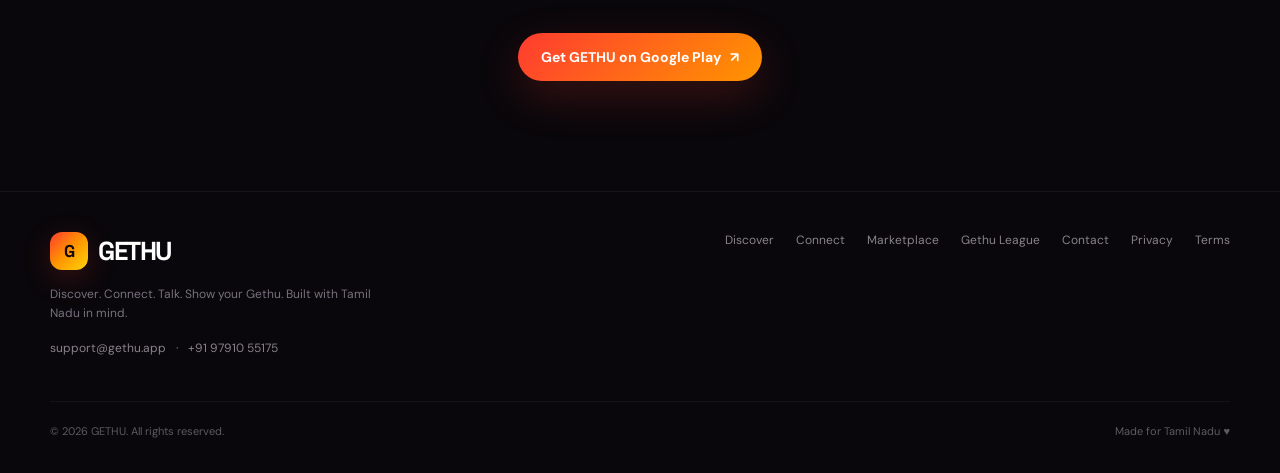
==== commit 4f362734: "Update index.html added contest related changes" ====
--- a/index.html
+++ b/index.html
@@ -1,1242 +1,3764 @@
 <!DOCTYPE html>
 <html lang="en">
 <head>
-    <meta charset="UTF-8">
-    <meta name="viewport" content="width=device-width, initial-scale=1.0">
-
-    <title>GETHU — Discover. Connect. Talk.</title>
-
-    <meta
-        name="description"
-        content="GETHU is a social platform to discover people, build connections and connect through voice and video calls."
+  <meta charset="UTF-8" />
+
+  <meta
+    name="viewport"
+    content="width=device-width, initial-scale=1.0"
+  />
+
+  <meta
+    name="description"
+    content="GETHU — Discover people, connect, chat, call, explore local listings and show your talent across Tamil Nadu."
+  />
+
+  <meta
+    name="keywords"
+    content="GETHU, Tamil Nadu, social app, marketplace, connect, chat, video call, voice call, talent, Tamil Nadu Gethu League"
+  />
+
+  <meta name="theme-color" content="#09070b" />
+
+  <meta property="og:title" content="GETHU — Discover. Connect. Show Your Gethu." />
+
+  <meta
+    property="og:description"
+    content="Discover people, connect, chat, call, explore and show your talent with GETHU."
+  />
+
+  <meta property="og:type" content="website" />
+
+  <title>GETHU — Discover. Connect. Show Your Gethu.</title>
+
+  <!-- =========================
+       FONTS
+  ========================== -->
+
+  <link rel="preconnect" href="https://fonts.googleapis.com" />
+  <link rel="preconnect" href="https://fonts.gstatic.com" crossorigin />
+
+  <link
+    href="https://fonts.googleapis.com/css2?family=DM+Sans:wght@400;500;600;700&family=Space+Grotesk:wght@400;500;600;700&display=swap"
+    rel="stylesheet"
+  />
+
+  <!-- =========================
+       STYLES
+  ========================== -->
+
+  <style>
+
+    /* =========================================================
+       RESET
+    ========================================================= */
+
+    * {
+      margin: 0;
+      padding: 0;
+      box-sizing: border-box;
+    }
+
+    html {
+      scroll-behavior: smooth;
+    }
+
+    body {
+      background: #09070b;
+      color: #ffffff;
+      font-family: "DM Sans", sans-serif;
+      overflow-x: hidden;
+    }
+
+    a {
+      color: inherit;
+      text-decoration: none;
+    }
+
+    button {
+      font-family: inherit;
+    }
+
+    /* =========================================================
+       VARIABLES
+    ========================================================= */
+
+    :root {
+      --bg: #09070b;
+      --bg-soft: #100c12;
+
+      --white: #ffffff;
+      --muted: #a8a2ad;
+      --muted-2: #77717e;
+
+      --red: #ff3b30;
+      --orange: #ff9500;
+      --yellow: #ffd60a;
+
+      --pink: #ff375f;
+      --purple: #af52de;
+      --blue: #0a84ff;
+      --green: #30d158;
+
+      --border: rgba(255, 255, 255, 0.09);
+
+      --radius-lg: 30px;
+      --radius-md: 22px;
+      --radius-sm: 16px;
+    }
+
+    /* =========================================================
+       BACKGROUND GLOWS
+    ========================================================= */
+
+    body::before {
+      content: "";
+      position: fixed;
+      width: 600px;
+      height: 600px;
+      top: -250px;
+      left: -250px;
+
+      background:
+        radial-gradient(
+          circle,
+          rgba(255, 59, 48, 0.14),
+          transparent 65%
+        );
+
+      pointer-events: none;
+      z-index: -1;
+    }
+
+    body::after {
+      content: "";
+      position: fixed;
+      width: 700px;
+      height: 700px;
+      right: -300px;
+      top: 30%;
+
+      background:
+        radial-gradient(
+          circle,
+          rgba(175, 82, 222, 0.10),
+          transparent 65%
+        );
+
+      pointer-events: none;
+      z-index: -1;
+    }
+
+    /* =========================================================
+       CONTAINER
+    ========================================================= */
+
+    .container {
+      width: min(1180px, calc(100% - 40px));
+      margin: 0 auto;
+    }
+
+    /* =========================================================
+       NAVIGATION
+    ========================================================= */
+
+    nav {
+      position: fixed;
+      top: 0;
+      left: 0;
+      right: 0;
+
+      height: 78px;
+
+      display: flex;
+      align-items: center;
+
+      z-index: 100;
+
+      background:
+        linear-gradient(
+          to bottom,
+          rgba(9, 7, 11, 0.94),
+          rgba(9, 7, 11, 0.72)
+        );
+
+      backdrop-filter: blur(18px);
+      -webkit-backdrop-filter: blur(18px);
+
+      border-bottom: 1px solid rgba(255, 255, 255, 0.05);
+    }
+
+    .nav-inner {
+      width: min(1180px, calc(100% - 40px));
+      margin: auto;
+
+      display: flex;
+      align-items: center;
+      justify-content: space-between;
+    }
+
+    .logo {
+      display: flex;
+      align-items: center;
+      gap: 10px;
+
+      font-family: "Space Grotesk", sans-serif;
+      font-size: 26px;
+      font-weight: 700;
+      letter-spacing: -1.5px;
+    }
+
+    .logo-mark {
+      width: 38px;
+      height: 38px;
+
+      display: flex;
+      align-items: center;
+      justify-content: center;
+
+      border-radius: 12px;
+
+      background:
+        linear-gradient(
+          135deg,
+          var(--red),
+          var(--orange),
+          var(--yellow)
+        );
+
+      color: #12090a;
+
+      font-size: 17px;
+      font-weight: 800;
+
+      box-shadow:
+        0 8px 30px rgba(255, 59, 48, 0.2);
+    }
+
+    .nav-links {
+      display: flex;
+      align-items: center;
+      gap: 30px;
+
+      color: #aaa5b0;
+      font-size: 14px;
+      font-weight: 500;
+    }
+
+    .nav-links a {
+      transition: color 0.25s ease;
+    }
+
+    .nav-links a:hover {
+      color: #ffffff;
+    }
+
+    .nav-download {
+      padding: 11px 18px;
+
+      border-radius: 999px;
+
+      background: #ffffff;
+      color: #09070b;
+
+      font-size: 13px;
+      font-weight: 700;
+
+      transition:
+        transform 0.25s ease,
+        box-shadow 0.25s ease;
+    }
+
+    .nav-download:hover {
+      transform: translateY(-2px);
+
+      box-shadow:
+        0 10px 30px rgba(255, 255, 255, 0.12);
+    }
+
+    /* =========================================================
+       HERO
+    ========================================================= */
+
+    .hero {
+      min-height: 100vh;
+
+      padding:
+        150px 0
+        80px;
+
+      display: flex;
+      align-items: center;
+
+      position: relative;
+    }
+
+    .hero-grid {
+      display: grid;
+      grid-template-columns: 1.05fr 0.95fr;
+      gap: 80px;
+
+      align-items: center;
+    }
+
+    .eyebrow {
+      display: inline-flex;
+      align-items: center;
+      gap: 9px;
+
+      margin-bottom: 24px;
+
+      font-size: 11px;
+      font-weight: 700;
+
+      letter-spacing: 2.5px;
+      text-transform: uppercase;
+
+      color: #c2bdc7;
+    }
+
+    .eyebrow-dot {
+      width: 7px;
+      height: 7px;
+
+      border-radius: 50%;
+
+      background: var(--green);
+
+      box-shadow:
+        0 0 15px rgba(48, 209, 88, 0.8);
+    }
+
+    .hero h1 {
+      font-family: "Space Grotesk", sans-serif;
+
+      font-size: clamp(62px, 8vw, 112px);
+
+      line-height: 0.88;
+
+      letter-spacing: -6px;
+
+      max-width: 750px;
+    }
+
+    .hero h1 .gradient {
+      display: block;
+
+      background:
+        linear-gradient(
+          90deg,
+          #ff3b30 0%,
+          #ff9500 40%,
+          #ffd60a 75%,
+          #ff375f 100%
+        );
+
+      -webkit-background-clip: text;
+      -webkit-text-fill-color: transparent;
+    }
+
+    .hero-description {
+      margin-top: 34px;
+
+      max-width: 610px;
+
+      color: var(--muted);
+
+      font-size: 18px;
+      line-height: 1.7;
+    }
+
+    .hero-actions {
+      display: flex;
+      flex-wrap: wrap;
+      gap: 14px;
+
+      margin-top: 36px;
+    }
+
+    .primary-btn,
+    .secondary-btn {
+      display: inline-flex;
+      align-items: center;
+      justify-content: center;
+      gap: 9px;
+
+      padding: 15px 23px;
+
+      border-radius: 999px;
+
+      font-size: 14px;
+      font-weight: 700;
+
+      transition:
+        transform 0.25s ease,
+        box-shadow 0.25s ease,
+        background 0.25s ease;
+    }
+
+    .primary-btn {
+      background:
+        linear-gradient(
+          135deg,
+          var(--red),
+          var(--orange)
+        );
+
+      color: #ffffff;
+
+      box-shadow:
+        0 15px 45px rgba(255, 59, 48, 0.2);
+    }
+
+    .primary-btn:hover {
+      transform: translateY(-3px);
+
+      box-shadow:
+        0 20px 50px rgba(255, 59, 48, 0.3);
+    }
+
+    .secondary-btn {
+      border: 1px solid var(--border);
+      background: rgba(255, 255, 255, 0.04);
+
+      color: #ffffff;
+    }
+
+    .secondary-btn:hover {
+      transform: translateY(-3px);
+
+      background: rgba(255, 255, 255, 0.08);
+    }
+
+    .hero-note {
+      margin-top: 18px;
+
+      color: var(--muted-2);
+
+      font-size: 12px;
+    }
+
+    /* =========================================================
+       HERO APP VISUAL
+    ========================================================= */
+
+    .hero-visual {
+      position: relative;
+
+      min-height: 550px;
+
+      display: flex;
+      align-items: center;
+      justify-content: center;
+    }
+
+    .phone {
+      position: relative;
+
+      width: 290px;
+      min-height: 570px;
+
+      padding: 13px;
+
+      border-radius: 42px;
+
+      background:
+        linear-gradient(
+          145deg,
+          #242028,
+          #0c0a0e
+        );
+
+      border: 1px solid rgba(255, 255, 255, 0.13);
+
+      box-shadow:
+        0 50px 100px rgba(0, 0, 0, 0.65),
+        inset 0 0 0 1px rgba(255, 255, 255, 0.04);
+
+      transform: rotate(3deg);
+    }
+
+    .phone-screen {
+      min-height: 544px;
+
+      padding: 22px 17px;
+
+      border-radius: 31px;
+
+      overflow: hidden;
+
+      background:
+        linear-gradient(
+          180deg,
+          #151017,
+          #0c090d
+        );
+    }
+
+    .phone-top {
+      display: flex;
+      align-items: center;
+      justify-content: space-between;
+
+      margin-bottom: 22px;
+    }
+
+    .phone-brand {
+      font-family: "Space Grotesk", sans-serif;
+      font-weight: 700;
+      font-size: 20px;
+    }
+
+    .online {
+      width: 9px;
+      height: 9px;
+
+      border-radius: 50%;
+
+      background: var(--green);
+    }
+
+    .profile-banner {
+      height: 120px;
+
+      padding: 18px;
+
+      display: flex;
+      flex-direction: column;
+      justify-content: flex-end;
+
+      border-radius: 21px;
+
+      background:
+        linear-gradient(
+          135deg,
+          #721c25,
+          #c54d1b,
+          #e4a51d
+        );
+
+      position: relative;
+      overflow: hidden;
+    }
+
+    .profile-banner::after {
+      content: "GETHU";
+
+      position: absolute;
+
+      right: -10px;
+      top: 12px;
+
+      font-family: "Space Grotesk", sans-serif;
+
+      font-size: 55px;
+      font-weight: 700;
+
+      opacity: 0.08;
+    }
+
+    .profile-avatar {
+      width: 48px;
+      height: 48px;
+
+      display: flex;
+      align-items: center;
+      justify-content: center;
+
+      border-radius: 50%;
+
+      background: #ffffff;
+      color: #7a2023;
+
+      font-weight: 800;
+      font-size: 15px;
+
+      margin-bottom: 9px;
+    }
+
+    .profile-name {
+      font-weight: 700;
+      font-size: 15px;
+    }
+
+    .profile-location {
+      margin-top: 3px;
+
+      font-size: 10px;
+
+      color: rgba(255, 255, 255, 0.7);
+    }
+
+    .phone-cards {
+      display: grid;
+      grid-template-columns: 1fr 1fr;
+
+      gap: 9px;
+
+      margin-top: 12px;
+    }
+
+    .mini-card {
+      padding: 14px;
+
+      border-radius: 16px;
+
+      background: rgba(255, 255, 255, 0.055);
+
+      border: 1px solid rgba(255, 255, 255, 0.07);
+    }
+
+    .mini-icon {
+      font-size: 17px;
+      margin-bottom: 9px;
+    }
+
+    .mini-title {
+      font-size: 11px;
+      font-weight: 700;
+    }
+
+    .mini-text {
+      margin-top: 3px;
+
+      color: #817b86;
+
+      font-size: 9px;
+    }
+
+    .call-popup {
+      position: absolute;
+
+      right: -45px;
+      bottom: 75px;
+
+      width: 230px;
+
+      padding: 18px;
+
+      border-radius: 22px;
+
+      background:
+        rgba(20, 17, 23, 0.95);
+
+      border: 1px solid rgba(255, 255, 255, 0.1);
+
+      backdrop-filter: blur(18px);
+
+      box-shadow:
+        0 30px 60px rgba(0, 0, 0, 0.4);
+
+      animation: float 4s ease-in-out infinite;
+    }
+
+    .call-header {
+      display: flex;
+      align-items: center;
+      gap: 11px;
+    }
+
+    .call-avatar {
+      width: 42px;
+      height: 42px;
+
+      display: flex;
+      align-items: center;
+      justify-content: center;
+
+      border-radius: 50%;
+
+      background:
+        linear-gradient(
+          135deg,
+          #ff375f,
+          #af52de
+        );
+
+      font-weight: 700;
+    }
+
+    .call-name {
+      font-size: 13px;
+      font-weight: 700;
+    }
+
+    .call-status {
+      margin-top: 3px;
+
+      color: var(--muted-2);
+
+      font-size: 10px;
+    }
+
+    .call-buttons {
+      display: flex;
+      gap: 8px;
+
+      margin-top: 14px;
+    }
+
+    .call-button {
+      flex: 1;
+
+      padding: 9px;
+
+      border-radius: 12px;
+
+      text-align: center;
+
+      font-size: 11px;
+      font-weight: 700;
+    }
+
+    .call-decline {
+      background: rgba(255, 59, 48, 0.13);
+      color: #ff6b64;
+    }
+
+    .call-accept {
+      background: rgba(48, 209, 88, 0.14);
+      color: #5ee77d;
+    }
+
+    @keyframes float {
+      0%, 100% {
+        transform: translateY(0);
+      }
+
+      50% {
+        transform: translateY(-12px);
+      }
+    }
+
+    /* =========================================================
+       SECTION COMMON
+    ========================================================= */
+
+    section {
+      padding: 120px 0;
+    }
+
+    .section-header {
+      max-width: 720px;
+
+      margin-bottom: 55px;
+    }
+
+    .section-label {
+      display: block;
+
+      margin-bottom: 17px;
+
+      color: #8f8995;
+
+      font-size: 11px;
+      font-weight: 700;
+
+      letter-spacing: 2.5px;
+
+      text-transform: uppercase;
+    }
+
+    .section-header h2 {
+      font-family: "Space Grotesk", sans-serif;
+
+      font-size: clamp(43px, 6vw, 76px);
+
+      line-height: 0.98;
+
+      letter-spacing: -4px;
+    }
+
+    .section-header h2 span {
+      background:
+        linear-gradient(
+          90deg,
+          var(--red),
+          var(--orange),
+          var(--yellow)
+        );
+
+      -webkit-background-clip: text;
+      -webkit-text-fill-color: transparent;
+    }
+
+    .section-header p {
+      margin-top: 23px;
+
+      max-width: 620px;
+
+      color: var(--muted);
+
+      font-size: 17px;
+      line-height: 1.7;
+    }
+
+    /* =========================================================
+       PILLARS
+    ========================================================= */
+
+    .pillars {
+      display: grid;
+
+      grid-template-columns:
+        repeat(4, 1fr);
+
+      gap: 16px;
+    }
+
+    .pillar {
+      min-height: 270px;
+
+      padding: 26px;
+
+      border-radius: var(--radius-md);
+
+      background:
+        linear-gradient(
+          145deg,
+          rgba(255, 255, 255, 0.065),
+          rgba(255, 255, 255, 0.025)
+        );
+
+      border: 1px solid var(--border);
+
+      transition:
+        transform 0.3s ease,
+        border-color 0.3s ease;
+    }
+
+    .pillar:hover {
+      transform: translateY(-7px);
+
+      border-color:
+        rgba(255, 149, 0, 0.35);
+    }
+
+    .pillar-icon {
+      width: 48px;
+      height: 48px;
+
+      display: flex;
+      align-items: center;
+      justify-content: center;
+
+      margin-bottom: 42px;
+
+      border-radius: 15px;
+
+      background:
+        rgba(255, 255, 255, 0.07);
+
+      font-size: 21px;
+    }
+
+    .pillar h3 {
+      font-family: "Space Grotesk", sans-serif;
+
+      font-size: 21px;
+    }
+
+    .pillar p {
+      margin-top: 10px;
+
+      color: var(--muted-2);
+
+      font-size: 13px;
+      line-height: 1.6;
+    }
+
+    /* =========================================================
+       DISCOVER
+    ========================================================= */
+
+    .discover-layout {
+      display: grid;
+
+      grid-template-columns: 0.9fr 1.1fr;
+
+      gap: 70px;
+
+      align-items: center;
+    }
+
+    .discover-copy h3 {
+      font-family: "Space Grotesk", sans-serif;
+
+      font-size: 36px;
+
+      letter-spacing: -1.5px;
+    }
+
+    .discover-copy p {
+      margin-top: 20px;
+
+      color: var(--muted);
+
+      line-height: 1.75;
+    }
+
+    .feature-list {
+      display: grid;
+
+      gap: 14px;
+
+      margin-top: 30px;
+    }
+
+    .feature-item {
+      display: flex;
+      gap: 14px;
+
+      align-items: flex-start;
+    }
+
+    .feature-check {
+      width: 27px;
+      height: 27px;
+
+      min-width: 27px;
+
+      display: flex;
+      align-items: center;
+      justify-content: center;
+
+      border-radius: 50%;
+
+      background:
+        rgba(48, 209, 88, 0.12);
+
+      color: var(--green);
+
+      font-size: 12px;
+      font-weight: 700;
+    }
+
+    .feature-item strong {
+      display: block;
+
+      font-size: 14px;
+    }
+
+    .feature-item span {
+      display: block;
+
+      margin-top: 3px;
+
+      color: var(--muted-2);
+
+      font-size: 12px;
+      line-height: 1.5;
+    }
+
+    /* =========================================================
+       PEOPLE MOCKUP
+    ========================================================= */
+
+    .people-grid {
+      display: grid;
+
+      grid-template-columns:
+        repeat(2, 1fr);
+
+      gap: 13px;
+    }
+
+    .person-card {
+      min-height: 175px;
+
+      padding: 20px;
+
+      border-radius: 21px;
+
+      background:
+        linear-gradient(
+          145deg,
+          rgba(255, 255, 255, 0.07),
+          rgba(255, 255, 255, 0.025)
+        );
+
+      border: 1px solid var(--border);
+
+      position: relative;
+      overflow: hidden;
+    }
+
+    .person-top {
+      display: flex;
+
+      align-items: center;
+
+      gap: 12px;
+    }
+
+    .person-avatar {
+      width: 45px;
+      height: 45px;
+
+      display: flex;
+      align-items: center;
+      justify-content: center;
+
+      border-radius: 50%;
+
+      font-size: 13px;
+      font-weight: 800;
+
+      background:
+        linear-gradient(
+          135deg,
+          #ff375f,
+          #af52de
+        );
+    }
+
+    .person-avatar.green {
+      background:
+        linear-gradient(
+          135deg,
+          #30d158,
+          #0a84ff
+        );
+    }
+
+    .person-avatar.orange {
+      background:
+        linear-gradient(
+          135deg,
+          #ff9500,
+          #ffd60a
+        );
+
+      color: #281a00;
+    }
+
+    .person-name {
+      font-size: 14px;
+      font-weight: 700;
+    }
+
+    .person-area {
+      margin-top: 3px;
+
+      color: var(--muted-2);
+
+      font-size: 10px;
+    }
+
+    .person-tag {
+      position: absolute;
+
+      bottom: 18px;
+      left: 20px;
+
+      padding: 6px 9px;
+
+      border-radius: 999px;
+
+      background: rgba(255, 255, 255, 0.06);
+
+      color: #aaa4ae;
+
+      font-size: 9px;
+    }
+
+    /* =========================================================
+       CONNECTION SECTION
+    ========================================================= */
+
+    .connection-box {
+      padding: 60px;
+
+      border-radius: 32px;
+
+      background:
+        linear-gradient(
+          135deg,
+          rgba(255, 59, 48, 0.11),
+          rgba(175, 82, 222, 0.08),
+          rgba(255, 149, 0, 0.06)
+        );
+
+      border: 1px solid rgba(255, 255, 255, 0.09);
+
+      position: relative;
+      overflow: hidden;
+    }
+
+    .connection-box::before {
+      content: "GETHU";
+
+      position: absolute;
+
+      right: -30px;
+      bottom: -55px;
+
+      font-family: "Space Grotesk", sans-serif;
+
+      font-size: 170px;
+      font-weight: 700;
+
+      color: rgba(255, 255, 255, 0.025);
+
+      pointer-events: none;
+    }
+
+    .connection-grid {
+      display: grid;
+
+      grid-template-columns:
+        repeat(3, 1fr);
+
+      gap: 40px;
+
+      position: relative;
+      z-index: 1;
+    }
+
+    .connection-item {
+      display: flex;
+      gap: 17px;
+    }
+
+    .connection-number {
+      font-family: "Space Grotesk", sans-serif;
+
+      font-size: 32px;
+
+      color: var(--orange);
+    }
+
+    .connection-item h3 {
+      font-size: 17px;
+    }
+
+    .connection-item p {
+      margin-top: 8px;
+
+      color: var(--muted);
+
+      font-size: 13px;
+      line-height: 1.6;
+    }
+
+    /* =========================================================
+       CHAT + CALLS
+    ========================================================= */
+
+    .communication-grid {
+      display: grid;
+
+      grid-template-columns:
+        1fr 1fr;
+
+      gap: 18px;
+    }
+
+    .communication-card {
+      min-height: 370px;
+
+      padding: 34px;
+
+      border-radius: 28px;
+
+      border: 1px solid var(--border);
+
+      background:
+        linear-gradient(
+          145deg,
+          rgba(255, 255, 255, 0.06),
+          rgba(255, 255, 255, 0.025)
+        );
+
+      overflow: hidden;
+
+      position: relative;
+    }
+
+    .communication-card h3 {
+      font-family: "Space Grotesk", sans-serif;
+
+      font-size: 30px;
+
+      letter-spacing: -1px;
+    }
+
+    .communication-card p {
+      max-width: 420px;
+
+      margin-top: 13px;
+
+      color: var(--muted);
+
+      line-height: 1.6;
+
+      font-size: 14px;
+    }
+
+    .chat-ui {
+      width: 85%;
+
+      margin: 35px auto 0;
+
+      display: grid;
+
+      gap: 9px;
+    }
+
+    .message {
+      width: fit-content;
+      max-width: 75%;
+
+      padding: 10px 13px;
+
+      border-radius: 15px;
+
+      background:
+        rgba(255, 255, 255, 0.07);
+
+      font-size: 11px;
+
+      color: #ddd8df;
+    }
+
+    .message.right {
+      margin-left: auto;
+
+      background:
+        linear-gradient(
+          135deg,
+          rgba(255, 59, 48, 0.8),
+          rgba(255, 149, 0, 0.8)
+        );
+    }
+
+    .call-ui {
+      width: 85%;
+
+      min-height: 160px;
+
+      margin: 35px auto 0;
+
+      padding: 22px;
+
+      border-radius: 23px;
+
+      display: flex;
+
+      align-items: center;
+
+      justify-content: center;
+
+      flex-direction: column;
+
+      background:
+        linear-gradient(
+          145deg,
+          #24141a,
+          #111017
+        );
+    }
+
+    .call-person {
+      width: 58px;
+      height: 58px;
+
+      display: flex;
+      align-items: center;
+      justify-content: center;
+
+      border-radius: 50%;
+
+      background:
+        linear-gradient(
+          135deg,
+          #af52de,
+          #ff375f
+        );
+
+      font-weight: 800;
+
+      box-shadow:
+        0 12px 35px rgba(175, 82, 222, 0.25);
+    }
+
+    .call-ui strong {
+      margin-top: 10px;
+
+      font-size: 13px;
+    }
+
+    .call-ui span {
+      margin-top: 3px;
+
+      color: var(--muted-2);
+
+      font-size: 10px;
+    }
+
+    /* =========================================================
+       PRIVACY
+    ========================================================= */
+
+    .privacy-section {
+      background:
+        linear-gradient(
+          180deg,
+          transparent,
+          rgba(255, 255, 255, 0.015),
+          transparent
+        );
+    }
+
+    .privacy-grid {
+      display: grid;
+
+      grid-template-columns:
+        1fr 1fr;
+
+      gap: 18px;
+    }
+
+    .privacy-card {
+      padding: 35px;
+
+      border-radius: 27px;
+
+      border: 1px solid var(--border);
+
+      background:
+        rgba(255, 255, 255, 0.035);
+    }
+
+    .privacy-symbol {
+      font-size: 30px;
+
+      margin-bottom: 35px;
+    }
+
+    .privacy-card h3 {
+      font-family: "Space Grotesk", sans-serif;
+
+      font-size: 25px;
+    }
+
+    .privacy-card p {
+      margin-top: 10px;
+
+      color: var(--muted);
+
+      font-size: 14px;
+      line-height: 1.65;
+    }
+
+    /* =========================================================
+       MARKETPLACE
+    ========================================================= */
+
+    .marketplace {
+      padding-top: 70px;
+    }
+
+    .marketplace-box {
+      display: grid;
+
+      grid-template-columns:
+        0.9fr 1.1fr;
+
+      gap: 60px;
+
+      padding: 65px;
+
+      border-radius: 35px;
+
+      background:
+        linear-gradient(
+          135deg,
+          rgba(48, 209, 88, 0.07),
+          rgba(10, 132, 255, 0.06),
+          rgba(255, 149, 0, 0.07)
+        );
+
+      border: 1px solid var(--border);
+
+      align-items: center;
+    }
+
+    .marketplace-copy h2 {
+      font-family: "Space Grotesk", sans-serif;
+
+      font-size: clamp(40px, 5vw, 62px);
+
+      line-height: 1;
+
+      letter-spacing: -3px;
+    }
+
+    .marketplace-copy h2 span {
+      background:
+        linear-gradient(
+          90deg,
+          #30d158,
+          #0a84ff
+        );
+
+      -webkit-background-clip: text;
+      -webkit-text-fill-color: transparent;
+    }
+
+    .marketplace-copy p {
+      margin-top: 20px;
+
+      color: var(--muted);
+
+      line-height: 1.7;
+    }
+
+    .listing-ui {
+      display: grid;
+
+      grid-template-columns:
+        repeat(2, 1fr);
+
+      gap: 12px;
+    }
+
+    .listing-card {
+      padding: 20px;
+
+      min-height: 145px;
+
+      border-radius: 21px;
+
+      background:
+        rgba(10, 9, 12, 0.65);
+
+      border: 1px solid rgba(255, 255, 255, 0.07);
+    }
+
+    .listing-image {
+      height: 55px;
+
+      margin-bottom: 13px;
+
+      border-radius: 13px;
+
+      background:
+        linear-gradient(
+          135deg,
+          #342126,
+          #624b1e
+        );
+    }
+
+    .listing-image.blue {
+      background:
+        linear-gradient(
+          135deg,
+          #14253c,
+          #1c5260
+        );
+    }
+
+    .listing-image.green {
+      background:
+        linear-gradient(
+          135deg,
+          #173622,
+          #245846
+        );
+    }
+
+    .listing-image.purple {
+      background:
+        linear-gradient(
+          135deg,
+          #342047,
+          #59305e
+        );
+    }
+
+    .listing-name {
+      font-size: 12px;
+      font-weight: 700;
+    }
+
+    .listing-location {
+      margin-top: 3px;
+
+      color: var(--muted-2);
+
+      font-size: 9px;
+    }
+
+    /* =========================================================
+       TAMIL NADU GETHU LEAGUE
+    ========================================================= */
+
+    .league-section {
+      position: relative;
+    }
+
+    .league-box {
+      position: relative;
+
+      padding: 75px 65px;
+
+      border-radius: 38px;
+
+      overflow: hidden;
+
+      background:
+        linear-gradient(
+          135deg,
+          #3b1015 0%,
+          #5b171a 27%,
+          #7c3214 60%,
+          #6c4b0b 100%
+        );
+
+      border: 1px solid rgba(255, 255, 255, 0.1);
+
+      box-shadow:
+        0 40px 100px rgba(0, 0, 0, 0.3);
+    }
+
+    .league-box::before {
+      content: "";
+
+      position: absolute;
+
+      width: 450px;
+      height: 450px;
+
+      right: -150px;
+      top: -180px;
+
+      border-radius: 50%;
+
+      background:
+        radial-gradient(
+          circle,
+          rgba(255, 214, 10, 0.35),
+          transparent 65%
+        );
+    }
+
+    .league-box::after {
+      content: "GETHU";
+
+      position: absolute;
+
+      right: -30px;
+      bottom: -65px;
+
+      font-family: "Space Grotesk", sans-serif;
+
+      font-size: 170px;
+
+      font-weight: 700;
+
+      color: rgba(255, 255, 255, 0.055);
+
+      transform: rotate(-8deg);
+
+      pointer-events: none;
+    }
+
+    .league-content {
+      max-width: 720px;
+
+      position: relative;
+      z-index: 2;
+    }
+
+    .league-label {
+      display: inline-flex;
+
+      padding: 8px 13px;
+
+      border-radius: 999px;
+
+      background:
+        rgba(255, 255, 255, 0.1);
+
+      border: 1px solid rgba(255, 255, 255, 0.12);
+
+      font-size: 10px;
+      font-weight: 700;
+
+      letter-spacing: 1.5px;
+    }
+
+    .league-content h2 {
+      margin-top: 24px;
+
+      font-family: "Space Grotesk", sans-serif;
+
+      font-size: clamp(48px, 7vw, 85px);
+
+      line-height: 0.93;
+
+      letter-spacing: -5px;
+    }
+
+    .league-content h2 span {
+      color: var(--yellow);
+    }
+
+    .league-content p {
+      max-width: 650px;
+
+      margin-top: 25px;
+
+      color: rgba(255, 255, 255, 0.76);
+
+      font-size: 17px;
+      line-height: 1.7;
+    }
+
+    .league-steps {
+      display: grid;
+
+      grid-template-columns:
+        repeat(4, 1fr);
+
+      gap: 12px;
+
+      margin-top: 42px;
+    }
+
+    .league-step {
+      padding: 17px;
+
+      border-radius: 18px;
+
+      background:
+        rgba(0, 0, 0, 0.17);
+
+      border: 1px solid rgba(255, 255, 255, 0.08);
+    }
+
+    .league-step-number {
+      color: var(--yellow);
+
+      font-family: "Space Grotesk", sans-serif;
+
+      font-size: 21px;
+      font-weight: 700;
+    }
+
+    .league-step strong {
+      display: block;
+
+      margin-top: 10px;
+
+      font-size: 12px;
+    }
+
+    .league-step span {
+      display: block;
+
+      margin-top: 4px;
+
+      color: rgba(255, 255, 255, 0.55);
+
+      font-size: 10px;
+      line-height: 1.4;
+    }
+
+    .league-note {
+      margin-top: 22px;
+
+      color: rgba(255, 255, 255, 0.55);
+
+      font-size: 11px;
+      line-height: 1.6;
+    }
+
+    /* =========================================================
+       ACTIVITY
+    ========================================================= */
+
+    .activity-grid {
+      display: grid;
+
+      grid-template-columns:
+        repeat(3, 1fr);
+
+      gap: 15px;
+    }
+
+    .activity-card {
+      padding: 28px;
+
+      min-height: 200px;
+
+      border-radius: 23px;
+
+      background:
+        rgba(255, 255, 255, 0.04);
+
+      border: 1px solid var(--border);
+    }
+
+    .activity-icon {
+      font-size: 24px;
+
+      margin-bottom: 35px;
+    }
+
+    .activity-card h3 {
+      font-family: "Space Grotesk", sans-serif;
+
+      font-size: 20px;
+    }
+
+    .activity-card p {
+      margin-top: 8px;
+
+      color: var(--muted-2);
+
+      font-size: 12px;
+      line-height: 1.6;
+    }
+
+    /* =========================================================
+       SUPPORT
+    ========================================================= */
+
+    .contact-section {
+      padding-top: 100px;
+    }
+
+    .contact-heading {
+      max-width: 700px;
+
+      margin-bottom: 50px;
+    }
+
+    .contact-heading h2 {
+      font-family: "Space Grotesk", sans-serif;
+
+      font-size: clamp(44px, 6vw, 75px);
+
+      line-height: 0.98;
+
+      letter-spacing: -4px;
+    }
+
+    .contact-heading h2 span {
+      background:
+        linear-gradient(
+          90deg,
+          var(--red),
+          var(--orange),
+          var(--yellow)
+        );
+
+      -webkit-background-clip: text;
+      -webkit-text-fill-color: transparent;
+    }
+
+    .contact-heading p {
+      margin-top: 20px;
+
+      max-width: 580px;
+
+      color: var(--muted);
+
+      font-size: 17px;
+
+      line-height: 1.7;
+    }
+
+    .contact-cards {
+      display: grid;
+
+      grid-template-columns:
+        repeat(2, 1fr);
+
+      gap: 17px;
+    }
+
+    .contact-card {
+      position: relative;
+
+      display: flex;
+
+      align-items: center;
+
+      gap: 20px;
+
+      padding: 27px;
+
+      min-height: 135px;
+
+      border-radius: 24px;
+
+      background:
+        linear-gradient(
+          135deg,
+          rgba(255, 255, 255, 0.065),
+          rgba(255, 255, 255, 0.025)
+        );
+
+      border: 1px solid var(--border);
+
+      transition:
+        transform 0.3s ease,
+        border-color 0.3s ease,
+        background 0.3s ease;
+    }
+
+    .contact-card:hover {
+      transform: translateY(-6px);
+
+      border-color:
+        rgba(255, 149, 0, 0.4);
+
+      background:
+        linear-gradient(
+          135deg,
+          rgba(255, 59, 48, 0.09),
+          rgba(255, 149, 0, 0.05)
+        );
+    }
+
+    .contact-icon {
+      width: 58px;
+      height: 58px;
+
+      min-width: 58px;
+
+      display: flex;
+
+      align-items: center;
+      justify-content: center;
+
+      border-radius: 18px;
+
+      background:
+        linear-gradient(
+          135deg,
+          var(--red),
+          var(--orange)
+        );
+
+      font-size: 23px;
+
+      box-shadow:
+        0 10px 30px rgba(255, 59, 48, 0.18);
+    }
+
+    .contact-label {
+      display: block;
+
+      margin-bottom: 6px;
+
+      color: #85808a;
+
+      font-size: 10px;
+
+      font-weight: 700;
+
+      letter-spacing: 2px;
+    }
+
+    .contact-card h3 {
+      font-family: "Space Grotesk", sans-serif;
+
+      font-size: 20px;
+    }
+
+    .contact-card p {
+      margin-top: 4px;
+
+      color: var(--muted-2);
+
+      font-size: 12px;
+    }
+
+    .contact-arrow {
+      margin-left: auto;
+
+      color: #77727c;
+
+      font-size: 20px;
+
+      transition:
+        transform 0.25s ease,
+        color 0.25s ease;
+    }
+
+    .contact-card:hover .contact-arrow {
+      color: var(--orange);
+
+      transform:
+        translate(3px, -3px);
+    }
+
+    /* =========================================================
+       FINAL CTA
+    ========================================================= */
+
+    .final-cta {
+      padding: 130px 0 110px;
+
+      text-align: center;
+    }
+
+    .final-cta h2 {
+      font-family: "Space Grotesk", sans-serif;
+
+      font-size: clamp(55px, 9vw, 110px);
+
+      line-height: 0.87;
+
+      letter-spacing: -6px;
+    }
+
+    .final-cta h2 span {
+      display: block;
+
+      background:
+        linear-gradient(
+          90deg,
+          var(--red),
+          var(--orange),
+          var(--yellow),
+          var(--pink)
+        );
+
+      -webkit-background-clip: text;
+      -webkit-text-fill-color: transparent;
+    }
+
+    .final-cta p {
+      max-width: 550px;
+
+      margin: 30px auto 0;
+
+      color: var(--muted);
+
+      font-size: 17px;
+      line-height: 1.7;
+    }
+
+    .final-cta .primary-btn {
+      margin-top: 30px;
+    }
+
+    /* =========================================================
+       FOOTER
+    ========================================================= */
+
+    footer {
+      padding: 40px 0 35px;
+
+      border-top: 1px solid rgba(255, 255, 255, 0.06);
+    }
+
+    .footer-top {
+      display: flex;
+
+      align-items: flex-start;
+
+      justify-content: space-between;
+
+      gap: 40px;
+    }
+
+    .footer-brand {
+      max-width: 350px;
+    }
+
+    .footer-brand .logo {
+      margin-bottom: 15px;
+    }
+
+    .footer-brand p {
+      color: var(--muted-2);
+
+      font-size: 12px;
+
+      line-height: 1.6;
+    }
+
+    .footer-links {
+      display: flex;
+
+      gap: 22px;
+
+      flex-wrap: wrap;
+
+      color: #88828d;
+
+      font-size: 12px;
+    }
+
+    .footer-links a:hover {
+      color: #ffffff;
+    }
+
+    .footer-contact {
+      margin-top: 16px;
+
+      display: flex;
+
+      gap: 10px;
+
+      flex-wrap: wrap;
+
+      color: #88828d;
+
+      font-size: 12px;
+    }
+
+    .footer-contact a:hover {
+      color: var(--orange);
+    }
+
+    .footer-bottom {
+      display: flex;
+
+      align-items: center;
+
+      justify-content: space-between;
+
+      gap: 20px;
+
+      margin-top: 45px;
+
+      padding-top: 22px;
+
+      border-top:
+        1px solid rgba(255, 255, 255, 0.05);
+
+      color: #5e5962;
+
+      font-size: 11px;
+    }
+
+    /* =========================================================
+       MOBILE
+    ========================================================= */
+
+    @media (max-width: 950px) {
+
+      .nav-links {
+        display: none;
+      }
+
+      .hero-grid {
+        grid-template-columns: 1fr;
+
+        gap: 50px;
+      }
+
+      .hero {
+        padding-top: 130px;
+      }
+
+      .hero-visual {
+        min-height: 520px;
+      }
+
+      .pillars {
+        grid-template-columns:
+          repeat(2, 1fr);
+      }
+
+      .discover-layout {
+        grid-template-columns: 1fr;
+
+        gap: 50px;
+      }
+
+      .connection-grid {
+        grid-template-columns: 1fr;
+      }
+
+      .marketplace-box {
+        grid-template-columns: 1fr;
+
+        padding: 45px 35px;
+      }
+
+      .league-steps {
+        grid-template-columns:
+          repeat(2, 1fr);
+      }
+
+      .activity-grid {
+        grid-template-columns:
+          1fr 1fr;
+      }
+    }
+
+    @media (max-width: 680px) {
+
+      .container {
+        width: min(
+          100% - 32px,
+          1180px
+        );
+      }
+
+      .nav-inner {
+        width: calc(100% - 32px);
+      }
+
+      .logo {
+        font-size: 23px;
+      }
+
+      .logo-mark {
+        width: 34px;
+        height: 34px;
+      }
+
+      .nav-download {
+        padding: 9px 14px;
+
+        font-size: 11px;
+      }
+
+      .hero {
+        padding:
+          120px 0
+          60px;
+      }
+
+      .hero h1 {
+        font-size: 58px;
+
+        letter-spacing: -4px;
+      }
+
+      .hero-description {
+        font-size: 16px;
+      }
+
+      .hero-visual {
+        min-height: 470px;
+      }
+
+      .phone {
+        width: 250px;
+
+        min-height: 500px;
+      }
+
+      .phone-screen {
+        min-height: 474px;
+      }
+
+      .call-popup {
+        right: -15px;
+        bottom: 35px;
+
+        width: 190px;
+      }
+
+      section {
+        padding: 85px 0;
+      }
+
+      .section-header h2 {
+        letter-spacing: -2.5px;
+      }
+
+      .pillars {
+        grid-template-columns: 1fr;
+      }
+
+      .pillar {
+        min-height: 210px;
+      }
+
+      .pillar-icon {
+        margin-bottom: 25px;
+      }
+
+      .people-grid {
+        grid-template-columns: 1fr;
+      }
+
+      .connection-box {
+        padding: 35px 25px;
+      }
+
+      .communication-grid {
+        grid-template-columns: 1fr;
+      }
+
+      .privacy-grid {
+        grid-template-columns: 1fr;
+      }
+
+      .marketplace-box {
+        padding: 38px 25px;
+      }
+
+      .listing-ui {
+        grid-template-columns: 1fr 1fr;
+      }
+
+      .league-box {
+        padding: 48px 25px;
+      }
+
+      .league-content h2 {
+        letter-spacing: -3px;
+      }
+
+      .league-steps {
+        grid-template-columns: 1fr 1fr;
+      }
+
+      .activity-grid {
+        grid-template-columns: 1fr;
+      }
+
+      .contact-cards {
+        grid-template-columns: 1fr;
+      }
+
+      .contact-card h3 {
+        font-size: 17px;
+      }
+
+      .final-cta {
+        padding:
+          90px 0
+          80px;
+      }
+
+      .final-cta h2 {
+        letter-spacing: -4px;
+      }
+
+      .footer-top,
+      .footer-bottom {
+        flex-direction: column;
+
+        align-items: flex-start;
+      }
+    }
+
+  </style>
+</head>
+
+<body>
+
+  <!-- =========================================================
+       NAVIGATION
+  ========================================================== -->
+
+  <nav>
+
+    <div class="nav-inner">
+
+      <a href="#top" class="logo">
+
+        <div class="logo-mark">
+          G
+        </div>
+
+        GETHU
+
+      </a>
+
+      <div class="nav-links">
+
+        <a href="#discover">
+          Discover
+        </a>
+
+        <a href="#connect">
+          Connect
+        </a>
+
+        <a href="#marketplace">
+          Marketplace
+        </a>
+
+        <a href="#league">
+          Gethu League
+        </a>
+
+        <a href="#contact">
+          Contact
+        </a>
+
+      </div>
+
+      <a
+        class="nav-download"
+        href="https://play.google.com/store/apps/details?id=app.gethu.app&pcampaignid=web_share"
+        target="_blank"
+        rel="noopener"
+      >
+        Get GETHU
+      </a>
+
+    </div>
+
+  </nav>
+
+
+  <!-- =========================================================
+       HERO
+  ========================================================== -->
+
+  <main id="top">
+
+    <section class="hero">
+
+      <div class="container">
+
+        <div class="hero-grid">
+
+          <div>
+
+            <div class="eyebrow">
+
+              <span class="eyebrow-dot"></span>
+
+              Made for Tamil Nadu
+
+            </div>
+
+            <h1>
+
+              Own your
+
+              <span class="gradient">
+                GETHU.
+              </span>
+
+            </h1>
+
+            <p class="hero-description">
+
+              Discover people. Build connections.
+              Chat. Call. Explore what's around you.
+              Show your talent and make your mark.
+
+              <br /><br />
+
+              <strong>
+                One place to discover your people and
+                show what makes you Gethu.
+              </strong>
+
+            </p>
+
+            <div class="hero-actions">
+
+              <a
+                class="primary-btn"
+                href="https://play.google.com/store/apps/details?id=app.gethu.app&pcampaignid=web_share"
+                target="_blank"
+                rel="noopener"
+              >
+                Get GETHU
+                <span>↗</span>
+              </a>
+
+              <a
+                class="secondary-btn"
+                href="#league"
+              >
+                Show Your Talent
+                <span>→</span>
+              </a>
+
+            </div>
+
+            <p class="hero-note">
+              Built with Tamil Nadu in mind.
+            </p>
+
+          </div>
+
+
+          <!-- APP VISUAL -->
+
+          <div class="hero-visual">
+
+            <div class="phone">
+
+              <div class="phone-screen">
+
+                <div class="phone-top">
+
+                  <div class="phone-brand">
+                    gethu
+                  </div>
+
+                  <div class="online"></div>
+
+                </div>
+
+
+                <div class="profile-banner">
+
+                  <div class="profile-avatar">
+                    GP
+                  </div>
+
+                  <div class="profile-name">
+                    Your Gethu Profile
+                  </div>
+
+                  <div class="profile-location">
+                    Tamil Nadu
+                  </div>
+
+                </div>
+
+
+                <div class="phone-cards">
+
+                  <div class="mini-card">
+
+                    <div class="mini-icon">
+                      ◉
+                    </div>
+
+                    <div class="mini-title">
+                      Discover
+                    </div>
+
+                    <div class="mini-text">
+                      Find people
+                    </div>
+
+                  </div>
+
+
+                  <div class="mini-card">
+
+                    <div class="mini-icon">
+                      ♡
+                    </div>
+
+                    <div class="mini-title">
+                      Connect
+                    </div>
+
+                    <div class="mini-text">
+                      Build connections
+                    </div>
+
+                  </div>
+
+
+                  <div class="mini-card">
+
+                    <div class="mini-icon">
+                      ◎
+                    </div>
+
+                    <div class="mini-title">
+                      Chat
+                    </div>
+
+                    <div class="mini-text">
+                      Talk directly
+                    </div>
+
+                  </div>
+
+
+                  <div class="mini-card">
+
+                    <div class="mini-icon">
+                      ✦
+                    </div>
+
+                    <div class="mini-title">
+                      Gethu
+                    </div>
+
+                    <div class="mini-text">
+                      Show your talent
+                    </div>
+
+                  </div>
+
+                </div>
+
+              </div>
+
+            </div>
+
+
+            <div class="call-popup">
+
+              <div class="call-header">
+
+                <div class="call-avatar">
+                  A
+                </div>
+
+                <div>
+
+                  <div class="call-name">
+                    Incoming call
+                  </div>
+
+                  <div class="call-status">
+                    Voice / Video
+                  </div>
+
+                </div>
+
+              </div>
+
+              <div class="call-buttons">
+
+                <div class="call-button call-decline">
+                  Decline
+                </div>
+
+                <div class="call-button call-accept">
+                  Answer
+                </div>
+
+              </div>
+
+            </div>
+
+          </div>
+
+        </div>
+
+      </div>
+
+    </section>
+
+
+    <!-- =======================================================
+         FOUR PILLARS
+    ======================================================== -->
+
+    <section>
+
+      <div class="container">
+
+        <div class="section-header">
+
+          <span class="section-label">
+            More than a social app
+          </span>
+
+          <h2>
+            Everything starts with
+            <span>connection.</span>
+          </h2>
+
+          <p>
+            GETHU brings discovery, connections, conversations,
+            local marketplace experiences and talent together
+            in one simple platform.
+          </p>
+
+        </div>
+
+
+        <div class="pillars">
+
+          <div class="pillar">
+
+            <div class="pillar-icon">
+              ◉
+            </div>
+
+            <h3>
+              Discover
+            </h3>
+
+            <p>
+              Discover people and profiles,
+              including recently registered users,
+              and find new connections.
+            </p>
+
+          </div>
+
+
+          <div class="pillar">
+
+            <div class="pillar-icon">
+              ♡
+            </div>
+
+            <h3>
+              Connect
+            </h3>
+
+            <p>
+              Follow people, manage requests and
+              build your own network of connections.
+            </p>
+
+          </div>
+
+
+          <div class="pillar">
+
+            <div class="pillar-icon">
+              ◎
+            </div>
+
+            <h3>
+              Communicate
+            </h3>
+
+            <p>
+              Chat with your connections and move
+              naturally from messages to voice or video calls.
+            </p>
+
+          </div>
+
+
+          <div class="pillar">
+
+            <div class="pillar-icon">
+              ✦
+            </div>
+
+            <h3>
+              Show Your Gethu
+            </h3>
+
+            <p>
+              Take part in talent contests, submit your
+              skills and compete for recognition.
+            </p>
+
+          </div>
+
+        </div>
+
+      </div>
+
+    </section>
+
+
+    <!-- =======================================================
+         DISCOVER
+    ======================================================== -->
+
+    <section id="discover">
+
+      <div class="container">
+
+        <div class="discover-layout">
+
+
+          <div class="discover-copy">
+
+            <span class="section-label">
+              Discover people
+            </span>
+
+            <h3>
+              Your people are out there.
+              Find them.
+            </h3>
+
+            <p>
+              GETHU makes it easier to discover people,
+              explore profiles and build genuine connections
+              without making the experience complicated.
+            </p>
+
+
+            <div class="feature-list">
+
+              <div class="feature-item">
+
+                <div class="feature-check">
+                  ✓
+                </div>
+
+                <div>
+
+                  <strong>
+                    Explore profiles
+                  </strong>
+
+                  <span>
+                    Get to know people before connecting.
+                  </span>
+
+                </div>
+
+              </div>
+
+
+              <div class="feature-item">
+
+                <div class="feature-check">
+                  ✓
+                </div>
+
+                <div>
+
+                  <strong>
+                    Follow & connect
+                  </strong>
+
+                  <span>
+                    Send requests and manage your connections.
+                  </span>
+
+                </div>
+
+              </div>
+
+
+              <div class="feature-item">
+
+                <div class="feature-check">
+                  ✓
+                </div>
+
+                <div>
+
+                  <strong>
+                    Stay in the loop
+                  </strong>
+
+                  <span>
+                    Keep track of activity and notifications.
+                  </span>
+
+                </div>
+
+              </div>
+
+
+              <div class="feature-item">
+
+                <div class="feature-check">
+                  ✓
+                </div>
+
+                <div>
+
+                  <strong>
+                    Built for Tamil Nadu
+                  </strong>
+
+                  <span>
+                    A platform designed around local discovery
+                    and connections.
+                  </span>
+
+                </div>
+
+              </div>
+
+            </div>
+
+          </div>
+
+
+          <div class="people-grid">
+
+            <div class="person-card">
+
+              <div class="person-top">
+
+                <div class="person-avatar">
+                  A
+                </div>
+
+                <div>
+
+                  <div class="person-name">
+                    Discover
+                  </div>
+
+                  <div class="person-area">
+                    Tamil Nadu
+                  </div>
+
+                </div>
+
+              </div>
+
+              <div class="person-tag">
+                New on GETHU
+              </div>
+
+            </div>
+
+
+            <div class="person-card">
+
+              <div class="person-top">
+
+                <div class="person-avatar green">
+                  G
+                </div>
+
+                <div>
+
+                  <div class="person-name">
+                    Connect
+                  </div>
+
+                  <div class="person-area">
+                    Your network
+                  </div>
+
+                </div>
+
+              </div>
+
+              <div class="person-tag">
+                Follow · Connect
+              </div>
+
+            </div>
+
+
+            <div class="person-card">
+
+              <div class="person-top">
+
+                <div class="person-avatar orange">
+                  T
+                </div>
+
+                <div>
+
+                  <div class="person-name">
+                    Explore
+                  </div>
+
+                  <div class="person-area">
+                    Around Tamil Nadu
+                  </div>
+
+                </div>
+
+              </div>
+
+              <div class="person-tag">
+                Discover people
+              </div>
+
+            </div>
+
+
+            <div class="person-card">
+
+              <div class="person-top">
+
+                <div class="person-avatar">
+                  Y
+                </div>
+
+                <div>
+
+                  <div class="person-name">
+                    Your Profile
+                  </div>
+
+                  <div class="person-area">
+                    Your space
+                  </div>
+
+                </div>
+
+              </div>
+
+              <div class="person-tag">
+                Be yourself
+              </div>
+
+            </div>
+
+          </div>
+
+        </div>
+
+      </div>
+
+    </section>
+
+
+    <!-- =======================================================
+         CONNECT
+    ======================================================== -->
+
+    <section id="connect">
+
+      <div class="container">
+
+        <div class="connection-box">
+
+          <div class="connection-grid">
+
+            <div class="connection-item">
+
+              <div class="connection-number">
+                01
+              </div>
+
+              <div>
+
+                <h3>
+                  Find
+                </h3>
+
+                <p>
+                  Discover profiles and people
+                  you may want to connect with.
+                </p>
+
+              </div>
+
+            </div>
+
+
+            <div class="connection-item">
+
+              <div class="connection-number">
+                02
+              </div>
+
+              <div>
+
+                <h3>
+                  Connect
+                </h3>
+
+                <p>
+                  Follow people and manage
+                  follow requests.
+                </p>
+
+              </div>
+
+            </div>
+
+
+            <div class="connection-item">
+
+              <div class="connection-number">
+                03
+              </div>
+
+              <div>
+
+                <h3>
+                  Stay connected
+                </h3>
+
+                <p>
+                  Chat, call and keep up with
+                  your connections.
+                </p>
+
+              </div>
+
+            </div>
+
+          </div>
+
+        </div>
+
+      </div>
+
+    </section>
+
+
+    <!-- =======================================================
+         CHAT + CALLS
+    ======================================================== -->
+
+    <section>
+
+      <div class="container">
+
+        <div class="section-header">
+
+          <span class="section-label">
+            Talk your way
+          </span>
+
+          <h2>
+            From a message to a
+            <span>real conversation.</span>
+          </h2>
+
+          <p>
+            Sometimes a message is enough.
+            Sometimes you want to hear a voice
+            or see a face.
+          </p>
+
+        </div>
+
+
+        <div class="communication-grid">
+
+
+          <!-- CHAT -->
+
+          <div class="communication-card">
+
+            <h3>
+              Chat
+            </h3>
+
+            <p>
+              Message your connections directly
+              and keep conversations in one place.
+            </p>
+
+
+            <div class="chat-ui">
+
+              <div class="message">
+                Hey! 👋
+              </div>
+
+              <div class="message right">
+                Hey! What's up?
+              </div>
+
+              <div class="message">
+                Want to connect?
+              </div>
+
+              <div class="message right">
+                Absolutely ✨
+              </div>
+
+            </div>
+
+          </div>
+
+
+          <!-- CALL -->
+
+          <div class="communication-card">
+
+            <h3>
+              Voice & Video
+            </h3>
+
+            <p>
+              When chatting isn't enough, connect
+              through one-to-one voice and video calls.
+            </p>
+
+
+            <div class="call-ui">
+
+              <div class="call-person">
+                G
+              </div>
+
+              <strong>
+                GETHU Call
+              </strong>
+
+              <span>
+                Voice · Video
+              </span>
+
+            </div>
+
+          </div>
+
+        </div>
+
+      </div>
+
+    </section>
+
+
+    <!-- =======================================================
+         PRIVACY
+    ======================================================== -->
+
+    <section class="privacy-section">
+
+      <div class="container">
+
+        <div class="section-header">
+
+          <span class="section-label">
+            Your privacy
+          </span>
+
+          <h2>
+            You decide what
+            <span>you share.</span>
+          </h2>
+
+          <p>
+            Your profile should work for you.
+            GETHU gives you control over important
+            visibility choices.
+          </p>
+
+        </div>
+
+
+        <div class="privacy-grid">
+
+
+          <div class="privacy-card">
+
+            <div class="privacy-symbol">
+              ☎
+            </div>
+
+            <h3>
+              Phone number visibility
+            </h3>
+
+            <p>
+              Control whether your phone number
+              is visible to other users.
+            </p>
+
+          </div>
+
+
+          <div class="privacy-card">
+
+            <div class="privacy-symbol">
+              ◉
+            </div>
+
+            <h3>
+              Chat visibility
+            </h3>
+
+            <p>
+              Choose how your chat availability
+              is presented to other people.
+            </p>
+
+          </div>
+
+        </div>
+
+      </div>
+
+    </section>
+
+
+    <!-- =======================================================
+         MARKETPLACE
+    ======================================================== -->
+
+    <section
+      class="marketplace"
+      id="marketplace"
     >
 
-    <link rel="preconnect" href="https://fonts.googleapis.com">
-    <link rel="preconnect" href="https://fonts.gstatic.com" crossorigin>
-
-    <link
-        href="https://fonts.googleapis.com/css2?family=DM+Sans:wght@400;500;600;700&family=Space+Grotesk:wght@500;600;700&display=swap"
-        rel="stylesheet"
+      <div class="container">
+
+        <div class="marketplace-box">
+
+
+          <div class="marketplace-copy">
+
+            <span class="section-label">
+              Local marketplace
+            </span>
+
+            <h2>
+              Discover.
+              <span>Connect.</span>
+              Trade.
+            </h2>
+
+            <p>
+              GETHU is built with a Tamil Nadu-first
+              marketplace experience in mind — making it
+              easier to discover listings, connect with
+              people and chat directly.
+            </p>
+
+          </div>
+
+
+          <div class="listing-ui">
+
+
+            <div class="listing-card">
+
+              <div class="listing-image"></div>
+
+              <div class="listing-name">
+                Local listings
+              </div>
+
+              <div class="listing-location">
+                Tamil Nadu
+              </div>
+
+            </div>
+
+
+            <div class="listing-card">
+
+              <div class="listing-image blue"></div>
+
+              <div class="listing-name">
+                Discover nearby
+              </div>
+
+              <div class="listing-location">
+                Find & connect
+              </div>
+
+            </div>
+
+
+            <div class="listing-card">
+
+              <div class="listing-image green"></div>
+
+              <div class="listing-name">
+                Connect directly
+              </div>
+
+              <div class="listing-location">
+                Chat with people
+              </div>
+
+            </div>
+
+
+            <div class="listing-card">
+
+              <div class="listing-image purple"></div>
+
+              <div class="listing-name">
+                Your marketplace
+              </div>
+
+              <div class="listing-location">
+                Built for Tamil Nadu
+              </div>
+
+            </div>
+
+          </div>
+
+        </div>
+
+      </div>
+
+    </section>
+
+
+    <!-- =======================================================
+         TAMIL NADU GETHU LEAGUE
+    ======================================================== -->
+
+    <section
+      class="league-section"
+      id="league"
     >
 
-    <style>
-
-        * {
-            box-sizing: border-box;
-            margin: 0;
-            padding: 0;
-        }
-
-        html {
-            scroll-behavior: smooth;
-        }
-
-        body {
-            font-family: "DM Sans", sans-serif;
-            background: #08070d;
-            color: #ffffff;
-            overflow-x: hidden;
-        }
-
-        a {
-            text-decoration: none;
-            color: inherit;
-        }
-
-        /* =========================
-           BACKGROUND
-        ========================= */
-
-        .background-glow {
-            position: fixed;
-            inset: 0;
-            pointer-events: none;
-            overflow: hidden;
-            z-index: -1;
-        }
-
-        .glow {
-            position: absolute;
-            border-radius: 50%;
-            filter: blur(100px);
-            opacity: .30;
-        }
-
-        .glow-one {
-            width: 420px;
-            height: 420px;
-            background: #ff1493;
-            top: -120px;
-            left: -100px;
-        }
-
-        .glow-two {
-            width: 480px;
-            height: 480px;
-            background: #713cff;
-            top: 500px;
-            right: -200px;
-        }
-
-        .glow-three {
-            width: 380px;
-            height: 380px;
-            background: #00d9ff;
-            top: 1300px;
-            left: -180px;
-        }
-
-        .container {
-            width: min(1180px, 92%);
-            margin: auto;
-        }
-
-        /* =========================
-           NAVIGATION
-        ========================= */
-
-        .navbar {
-            height: 84px;
-
-            display: flex;
-            align-items: center;
-            justify-content: space-between;
-
-            position: relative;
-            z-index: 10;
-        }
-
-        .logo {
-            font-family: "Space Grotesk", sans-serif;
-            font-size: 30px;
-            font-weight: 700;
-            letter-spacing: -2px;
-        }
-
-        .logo span {
-            background: linear-gradient(
-                90deg,
-                #ff3cac,
-                #7c3cff,
-                #22d3ee
-            );
-
-            -webkit-background-clip: text;
-            background-clip: text;
-            color: transparent;
-        }
-
-        .nav-links {
-            display: flex;
-            gap: 32px;
-
-            color: #aaa7b8;
-            font-size: 14px;
-        }
-
-        .nav-links a {
-            transition: .2s;
-        }
-
-        .nav-links a:hover {
-            color: #ffffff;
-        }
-
-        .nav-button {
-            padding: 11px 18px;
-
-            border-radius: 50px;
-
-            border: 1px solid rgba(255,255,255,.15);
-
-            background: rgba(255,255,255,.06);
-
-            font-size: 14px;
-            font-weight: 600;
-        }
-
-        /* =========================
-           HERO
-        ========================= */
-
-        .hero {
-            min-height: 700px;
-
-            display: grid;
-            grid-template-columns: 1fr 1fr;
-
-            align-items: center;
-
-            gap: 50px;
-        }
-
-        .eyebrow {
-            display: inline-flex;
-            align-items: center;
-            gap: 8px;
-
-            padding: 8px 14px;
-
-            border-radius: 50px;
-
-            border: 1px solid rgba(255,255,255,.12);
-
-            background: rgba(255,255,255,.05);
-
-            color: #d8d4e3;
-
-            font-size: 13px;
-
-            margin-bottom: 25px;
-        }
-
-        .live-dot {
-            width: 7px;
-            height: 7px;
-
-            border-radius: 50%;
-
-            background: #39ff9a;
-
-            box-shadow: 0 0 15px #39ff9a;
-        }
-
-        .hero h1 {
-            font-family: "Space Grotesk", sans-serif;
-
-            font-size: clamp(58px, 7vw, 96px);
-
-            line-height: .90;
-
-            letter-spacing: -6px;
-
-            max-width: 650px;
-        }
-
-        .gradient-text {
-            background:
-                linear-gradient(
-                    100deg,
-                    #ffffff 5%,
-                    #ff3cac 38%,
-                    #7c3cff 68%,
-                    #22d3ee
-                );
-
-            -webkit-background-clip: text;
-            background-clip: text;
-
-            color: transparent;
-        }
-
-        .hero-description {
-            max-width: 600px;
-
-            margin-top: 28px;
-
-            color: #aaa7b8;
-
-            font-size: 19px;
-
-            line-height: 1.7;
-        }
-
-        .hero-buttons {
-            display: flex;
-            gap: 13px;
-
-            margin-top: 32px;
-
-            flex-wrap: wrap;
-        }
-
-        .button {
-            display: inline-block;
-
-            padding: 15px 23px;
-
-            border-radius: 14px;
-
-            font-size: 14px;
-
-            font-weight: 700;
-        }
-
-        .button-primary {
-            background:
-                linear-gradient(
-                    100deg,
-                    #ff3cac,
-                    #7c3cff
-                );
-
-            box-shadow:
-                0 15px 40px rgba(255,60,172,.25);
-        }
-
-        .button-secondary {
-            border: 1px solid rgba(255,255,255,.15);
-
-            background: rgba(255,255,255,.05);
-        }
-
-        /* =========================
-           HERO VISUAL
-        ========================= */
-
-        .hero-visual {
-            height: 560px;
-
-            position: relative;
-        }
-
-        .image-card {
-            position: absolute;
-
-            overflow: hidden;
-
-            border-radius: 30px;
-
-            border: 1px solid rgba(255,255,255,.2);
-
-            box-shadow:
-                0 30px 90px rgba(0,0,0,.55);
-        }
-
-        .image-card img {
-            width: 100%;
-            height: 100%;
-
-            object-fit: cover;
-
-            display: block;
-        }
-
-        .main-image {
-            width: 370px;
-            height: 500px;
-
-            right: 30px;
-            top: 25px;
-
-            transform: rotate(4deg);
-        }
-
-        .small-image {
-            width: 210px;
-            height: 270px;
-
-            left: 20px;
-            bottom: 45px;
-
-            transform: rotate(-8deg);
-        }
-
-        /* Call popup */
-
-        .call-popup {
-            position: absolute;
-
-            right: 0;
-            bottom: 15px;
-
-            width: 230px;
-
-            padding: 17px;
-
-            border-radius: 20px;
-
-            background: rgba(18,15,29,.90);
-
-            border: 1px solid rgba(255,255,255,.15);
-
-            backdrop-filter: blur(15px);
-        }
-
-        .call-user {
-            display: flex;
-            align-items: center;
-            gap: 10px;
-        }
-
-        .call-user img {
-            width: 40px;
-            height: 40px;
-
-            border-radius: 50%;
-
-            object-fit: cover;
-        }
-
-        .call-user strong {
-            font-size: 14px;
-        }
-
-        .call-status {
-            font-size: 12px;
-
-            color: #4dffac;
-
-            margin-top: 3px;
-        }
-
-        /* =========================
-           SECTIONS
-        ========================= */
-
-        section {
-            padding: 110px 0;
-        }
-
-        .section-label {
-            color: #ff63ba;
-
-            text-transform: uppercase;
-
-            letter-spacing: 2px;
-
-            font-size: 12px;
-
-            font-weight: 700;
-
-            margin-bottom: 15px;
-        }
-
-        .section-title {
-            font-family: "Space Grotesk", sans-serif;
-
-            font-size: clamp(40px, 5vw, 64px);
-
-            line-height: 1;
-
-            letter-spacing: -3px;
-
-            max-width: 720px;
-        }
-
-        .section-description {
-            max-width: 650px;
-
-            color: #aaa7b8;
-
-            font-size: 17px;
-
-            line-height: 1.7;
-
-            margin-top: 20px;
-        }
-
-        /* =========================
-           FEATURE CARDS
-        ========================= */
-
-        .feature-grid {
-            display: grid;
-
-            grid-template-columns:
-                repeat(3, 1fr);
-
-            gap: 18px;
-
-            margin-top: 50px;
-        }
-
-        .feature-card {
-            min-height: 250px;
-
-            padding: 30px;
-
-            border-radius: 26px;
-
-            border: 1px solid rgba(255,255,255,.08);
-
-            background:
-                rgba(255,255,255,.06);
-
-            position: relative;
-
-            overflow: hidden;
-        }
-
-        .feature-card::after {
-            content: "";
-
-            position: absolute;
-
-            width: 140px;
-            height: 140px;
-
-            border-radius: 50%;
-
-            filter: blur(60px);
-
-            right: -50px;
-            bottom: -50px;
-
-            background: #ff3cac;
-
-            opacity: .30;
-        }
-
-        .feature-icon {
-            width: 55px;
-            height: 55px;
-
-            display: grid;
-            place-items: center;
-
-            border-radius: 17px;
-
-            background:
-                linear-gradient(
-                    135deg,
-                    rgba(255,60,172,.25),
-                    rgba(124,60,255,.25)
-                );
-
-            font-size: 24px;
-
-            margin-bottom: 25px;
-        }
-
-        .feature-card h3 {
-            font-family: "Space Grotesk", sans-serif;
-
-            font-size: 22px;
-
-            margin-bottom: 10px;
-        }
-
-        .feature-card p {
-            color: #aaa7b8;
-
-            line-height: 1.65;
-
-            font-size: 14px;
-        }
-
-        /* =========================
-           DISCOVER
-        ========================= */
-
-        .discover {
-            display: grid;
-
-            grid-template-columns: .9fr 1.1fr;
-
-            gap: 60px;
-
-            align-items: center;
-        }
-
-        .people-grid {
-            display: grid;
-
-            grid-template-columns: 1fr 1fr;
-
-            gap: 15px;
-        }
-
-        .person-card {
-            height: 260px;
-
-            border-radius: 25px;
-
-            overflow: hidden;
-
-            position: relative;
-        }
-
-        .person-card img {
-            width: 100%;
-            height: 100%;
-
-            object-fit: cover;
-        }
-
-        .person-card::after {
-            content: "";
-
-            position: absolute;
-
-            inset: 45% 0 0;
-
-            background:
-                linear-gradient(
-                    transparent,
-                    rgba(0,0,0,.9)
-                );
-        }
-
-        .person-info {
-            position: absolute;
-
-            z-index: 2;
-
-            bottom: 16px;
-            left: 16px;
-        }
-
-        .person-info strong {
-            display: block;
-
-            font-size: 16px;
-        }
-
-        .person-info span {
-            display: block;
-
-            color: #cccccc;
-
-            font-size: 12px;
-
-            margin-top: 3px;
-        }
-
-        /* =========================
-           CALL SECTION
-        ========================= */
-
-        .call-section {
-            background:
-                linear-gradient(
-                    135deg,
-                    #1b0b25,
-                    #0b0c1a
-                );
-
-            border-top:
-                1px solid rgba(255,255,255,.07);
-
-            border-bottom:
-                1px solid rgba(255,255,255,.07);
-        }
-
-        .call-layout {
-            display: grid;
-
-            grid-template-columns: 1fr 1fr;
-
-            gap: 55px;
-
-            align-items: center;
-        }
-
-        .call-image {
-            height: 430px;
-
-            border-radius: 30px;
-
-            overflow: hidden;
-
-            position: relative;
-        }
-
-        .call-image img {
-            width: 100%;
-            height: 100%;
-
-            object-fit: cover;
-        }
-
-        .call-overlay {
-            position: absolute;
-
-            left: 18px;
-            right: 18px;
-            bottom: 18px;
-
-            display: flex;
-
-            justify-content: space-between;
-
-            align-items: center;
-
-            padding: 15px 18px;
-
-            border-radius: 18px;
-
-            background: rgba(0,0,0,.65);
-
-            backdrop-filter: blur(12px);
-        }
-
-        .call-pills {
-            display: flex;
-
-            gap: 7px;
-        }
-
-        .call-pill {
-            padding: 7px 10px;
-
-            border-radius: 50px;
-
-            background: rgba(255,255,255,.1);
-
-            font-size: 12px;
-        }
-
-        /* =========================
-           CTA
-        ========================= */
-
-        .cta {
-            text-align: center;
-
-            padding: 130px 0;
-        }
-
-        .cta .section-title {
-            margin: auto;
-        }
-
-        .cta-description {
-            max-width: 580px;
-
-            margin: 22px auto 30px;
-
-            color: #aaa7b8;
-
-            line-height: 1.7;
-        }
-
-        /* =========================
-           FOOTER
-        ========================= */
-
-        footer {
-            border-top:
-                1px solid rgba(255,255,255,.08);
-
-            padding: 30px 0;
-
-            color: #858292;
-
-            font-size: 13px;
-
-            display: flex;
-
-            justify-content: space-between;
-        }
-
-        /* =========================
-           MOBILE
-        ========================= */
-
-        @media(max-width: 850px) {
-
-            .nav-links {
-                display: none;
-            }
-
-            .hero {
-                grid-template-columns: 1fr;
-
-                padding: 60px 0;
-
-                min-height: auto;
-            }
-
-            .hero-visual {
-                height: 500px;
-            }
-
-            .main-image {
-                width: 63%;
-                height: 420px;
-
-                right: 4%;
-            }
-
-            .small-image {
-                width: 40%;
-                height: 220px;
-            }
-
-            .feature-grid {
-                grid-template-columns: 1fr;
-            }
-
-            .discover {
-                grid-template-columns: 1fr;
-            }
-
-            .call-layout {
-                grid-template-columns: 1fr;
-            }
-
-            footer {
-                flex-direction: column;
-
-                gap: 10px;
-            }
-        }
-
-    </style>
-</head>
-
-<body>
-
-<div class="background-glow">
-    <div class="glow glow-one"></div>
-    <div class="glow glow-two"></div>
-    <div class="glow glow-three"></div>
-</div>
-
-<div class="container">
-
-    <!-- NAVIGATION -->
-
-    <nav class="navbar">
-
-        <a href="#" class="logo">
-            GET<span>HU</span>.
+      <div class="container">
+
+        <div class="league-box">
+
+          <div class="league-content">
+
+            <div class="league-label">
+              TAMIL NADU GETHU LEAGUE
+            </div>
+
+
+            <h2>
+
+              Show your talent.
+
+              <br />
+
+              Own your
+              <span>Gethu.</span>
+
+            </h2>
+
+
+            <p>
+              Think you've got a skill worth showing?
+              Pick a skill, submit your video, participate
+              in your local contest and let your talent
+              speak for itself.
+            </p>
+
+
+            <div class="league-steps">
+
+
+              <div class="league-step">
+
+                <div class="league-step-number">
+                  01
+                </div>
+
+                <strong>
+                  Pick a skill
+                </strong>
+
+                <span>
+                  Choose what you're good at.
+                </span>
+
+              </div>
+
+
+              <div class="league-step">
+
+                <div class="league-step-number">
+                  02
+                </div>
+
+                <strong>
+                  Submit
+                </strong>
+
+                <span>
+                  Show your skill through video.
+                </span>
+
+              </div>
+
+
+              <div class="league-step">
+
+                <div class="league-step-number">
+                  03
+                </div>
+
+                <strong>
+                  Get evaluated
+                </strong>
+
+                <span>
+                  Your performance can be scored.
+                </span>
+
+              </div>
+
+
+              <div class="league-step">
+
+                <div class="league-step-number">
+                  04
+                </div>
+
+                <strong>
+                  Make your mark
+                </strong>
+
+                <span>
+                  Top performers can rise higher.
+                </span>
+
+              </div>
+
+            </div>
+
+
+            <p class="league-note">
+              By submitting a contest video, you acknowledge
+              that your video may be used by GETHU for
+              promotional purposes.
+            </p>
+
+
+            <a
+              href="https://play.google.com/store/apps/details?id=app.gethu.app&pcampaignid=web_share"
+              target="_blank"
+              rel="noopener"
+              class="primary-btn"
+              style="margin-top: 25px;"
+            >
+              Join GETHU
+              <span>↗</span>
+            </a>
+
+          </div>
+
+        </div>
+
+      </div>
+
+    </section>
+
+
+    <!-- =======================================================
+         ACTIVITY
+    ======================================================== -->
+
+    <section>
+
+      <div class="container">
+
+        <div class="section-header">
+
+          <span class="section-label">
+            Stay in the loop
+          </span>
+
+          <h2>
+            Don't miss what
+            <span>matters.</span>
+          </h2>
+
+          <p>
+            Keep up with your connections,
+            requests and activity without
+            losing track of what's happening.
+          </p>
+
+        </div>
+
+
+        <div class="activity-grid">
+
+
+          <div class="activity-card">
+
+            <div class="activity-icon">
+              ♡
+            </div>
+
+            <h3>
+              Follow requests
+            </h3>
+
+            <p>
+              See incoming requests and manage
+              who you connect with.
+            </p>
+
+          </div>
+
+
+          <div class="activity-card">
+
+            <div class="activity-icon">
+              ◌
+            </div>
+
+            <h3>
+              Activity
+            </h3>
+
+            <p>
+              Keep track of important activity
+              around your GETHU experience.
+            </p>
+
+          </div>
+
+
+          <div class="activity-card">
+
+            <div class="activity-icon">
+              ✦
+            </div>
+
+            <h3>
+              Notifications
+            </h3>
+
+            <p>
+              Stay informed about relevant updates
+              and interactions.
+            </p>
+
+          </div>
+
+        </div>
+
+      </div>
+
+    </section>
+
+
+    <!-- =======================================================
+         CONTACT / SUPPORT
+    ======================================================== -->
+
+    <section
+      class="contact-section"
+      id="contact"
+    >
+
+      <div class="container">
+
+        <div class="contact-heading">
+
+          <span class="section-label">
+            We're here for you
+          </span>
+
+          <h2>
+            Need help?
+
+            <br />
+
+            <span>
+              Talk to GETHU.
+            </span>
+
+          </h2>
+
+          <p>
+            Have a question, feedback, suggestion or
+            need support? Reach out to us.
+          </p>
+
+        </div>
+
+
+        <div class="contact-cards">
+
+
+          <!-- EMAIL -->
+
+          <a
+            href="mailto:support@gethu.app"
+            class="contact-card"
+          >
+
+            <div class="contact-icon">
+              ✉
+            </div>
+
+            <div>
+
+              <span class="contact-label">
+                WRITE TO US
+              </span>
+
+              <h3>
+                support@gethu.app
+              </h3>
+
+              <p>
+                Support, feedback and enquiries
+              </p>
+
+            </div>
+
+            <span class="contact-arrow">
+              ↗
+            </span>
+
+          </a>
+
+
+          <!-- PHONE -->
+
+          <a
+            href="tel:+919791055175"
+            class="contact-card"
+          >
+
+            <div class="contact-icon">
+              ☎
+            </div>
+
+            <div>
+
+              <span class="contact-label">
+                CONTACT US
+              </span>
+
+              <h3>
+                +91 97910 55175
+              </h3>
+
+              <p>
+                Call us for assistance
+              </p>
+
+            </div>
+
+            <span class="contact-arrow">
+              ↗
+            </span>
+
+          </a>
+
+
+        </div>
+
+      </div>
+
+    </section>
+
+
+    <!-- =======================================================
+         FINAL CTA
+    ======================================================== -->
+
+    <section class="final-cta">
+
+      <div class="container">
+
+        <h2>
+
+          This is
+
+          <span>
+            GETHU.
+          </span>
+
+        </h2>
+
+        <p>
+          Discover your people.
+          Make connections.
+          Talk.
+          Explore.
+          Show what you've got.
+        </p>
+
+        <a
+          class="primary-btn"
+          href="https://play.google.com/store/apps/details?id=app.gethu.app&pcampaignid=web_share"
+          target="_blank"
+          rel="noopener"
+        >
+          Get GETHU on Google Play
+          <span>↗</span>
         </a>
 
-        <div class="nav-links">
-            <a href="#discover">Discover</a>
-            <a href="#connect">Connect</a>
-            <a href="#calls">Calls</a>
+      </div>
+
+    </section>
+
+  </main>
+
+
+  <!-- =========================================================
+       FOOTER
+  ========================================================== -->
+
+  <footer>
+
+    <div class="container">
+
+      <div class="footer-top">
+
+
+        <div class="footer-brand">
+
+          <a
+            href="#top"
+            class="logo"
+          >
+
+            <div class="logo-mark">
+              G
+            </div>
+
+            GETHU
+
+          </a>
+
+
+          <p>
+            Discover. Connect. Talk.
+            Show your Gethu.
+            Built with Tamil Nadu in mind.
+          </p>
+
+
+          <div class="footer-contact">
+
+            <a href="mailto:support@gethu.app">
+              support@gethu.app
+            </a>
+
+            <span>·</span>
+
+            <a href="tel:+919791055175">
+              +91 97910 55175
+            </a>
+
+          </div>
+
         </div>
 
-        <a href="#download" class="nav-button">
-            Get GETHU
-        </a>
-
-    </nav>
-
-
-    <!-- HERO -->
-
-    <section class="hero">
-
-        <div>
-
-            <div class="eyebrow">
-                <span class="live-dot"></span>
-                A new way to connect
-            </div>
-
-            <h1>
-                Own your
-                <span class="gradient-text">
-                    GETHU.
-                </span>
-            </h1>
-
-            <p class="hero-description">
-                Discover people. Build connections.
-                Start real conversations.
-                GETHU brings social discovery and
-                real-time voice and video calls together
-                in one vibrant place.
-            </p>
-
-            <div class="hero-buttons">
-
-                <a
-                    href="#discover"
-                    class="button button-primary"
-                >
-                    Explore GETHU →
-                </a>
-
-                <a
-                    href="#calls"
-                    class="button button-secondary"
-                >
-                    See how it works
-                </a>
-
-            </div>
+
+        <div class="footer-links">
+
+          <a href="#discover">
+            Discover
+          </a>
+
+          <a href="#connect">
+            Connect
+          </a>
+
+          <a href="#marketplace">
+            Marketplace
+          </a>
+
+          <a href="#league">
+            Gethu League
+          </a>
+
+          <a href="#contact">
+            Contact
+          </a>
+
+          <a href="/privacy.html">
+            Privacy
+          </a>
+
+          <a href="/terms.html">
+            Terms
+          </a>
 
         </div>
 
-
-        <div class="hero-visual">
-
-            <div class="image-card main-image">
-
-                <img
-                    src="https://images.unsplash.com/photo-1529156069898-49953e39b3ac?auto=format&fit=crop&w=900&q=85"
-                    alt="People connecting"
-                >
-
-            </div>
-
-
-            <div class="image-card small-image">
-
-                <img
-                    src="https://images.unsplash.com/photo-1511632765486-a01980e01a18?auto=format&fit=crop&w=600&q=85"
-                    alt="Friends together"
-                >
-
-            </div>
-
-
-            <div class="call-popup">
-
-                <div class="call-user">
-
-                    <img
-                        src="https://images.unsplash.com/photo-1494790108377-be9c29b29330?auto=format&fit=crop&w=100&q=80"
-                        alt=""
-                    >
-
-                    <div>
-
-                        <strong>
-                            Maya is calling
-                        </strong>
-
-                        <div class="call-status">
-                            ● Video call
-                        </div>
-
-                    </div>
-
-                </div>
-
-            </div>
-
-        </div>
-
-    </section>
-
-
-    <!-- CONNECT -->
-
-    <section id="connect">
-
-        <div class="section-label">
-            More than a profile
-        </div>
-
-        <h2 class="section-title">
-            Make your presence
-            feel like you.
-        </h2>
-
-        <p class="section-description">
-            GETHU is built around people —
-            their profiles, their connections,
-            their activity and the conversations
-            that happen in real time.
-        </p>
-
-
-        <div class="feature-grid">
-
-            <article class="feature-card">
-
-                <div class="feature-icon">
-                    ✦
-                </div>
-
-                <h3>
-                    Discover
-                </h3>
-
-                <p>
-                    Find new people and explore
-                    fresh profiles through a lively,
-                    visual discovery experience.
-                </p>
-
-            </article>
-
-
-            <article class="feature-card">
-
-                <div class="feature-icon">
-                    ◎
-                </div>
-
-                <h3>
-                    Connect
-                </h3>
-
-                <p>
-                    Follow people, grow your network
-                    and turn interesting profiles into
-                    real connections.
-                </p>
-
-            </article>
-
-
-            <article class="feature-card">
-
-                <div class="feature-icon">
-                    ◉
-                </div>
-
-                <h3>
-                    Stay in the loop
-                </h3>
-
-                <p>
-                    Recent activity keeps important
-                    connection and call events
-                    close at hand.
-                </p>
-
-            </article>
-
-        </div>
-
-    </section>
-
-
-    <!-- DISCOVER -->
-
-    <section id="discover">
-
-        <div class="discover">
-
-            <div>
-
-                <div class="section-label">
-                    Discover people
-                </div>
-
-                <h2 class="section-title">
-                    Your next connection
-                    could be one discovery away.
-                </h2>
-
-                <p class="section-description">
-                    Meet new people through the
-                    GETHU discovery experience.
-                    Explore profiles, find interesting
-                    people and decide who you want
-                    to connect with.
-                </p>
-
-                <div style="margin-top:28px">
-
-                    <a
-                        href="#download"
-                        class="button button-primary"
-                    >
-                        Start discovering
-                    </a>
-
-                </div>
-
-            </div>
-
-
-            <div class="people-grid">
-
-                <div class="person-card">
-
-                    <img
-                        src="https://images.unsplash.com/photo-1534528741775-53994a69daeb?auto=format&fit=crop&w=700&q=85"
-                        alt="Person"
-                    >
-
-                    <div class="person-info">
-                        <strong>
-                            Ananya
-                        </strong>
-
-                        <span>
-                            Chennai · Online
-                        </span>
-                    </div>
-
-                </div>
-
-
-                <div class="person-card">
-
-                    <img
-                        src="https://images.unsplash.com/photo-1500648767791-00dcc994a43e?auto=format&fit=crop&w=700&q=85"
-                        alt="Person"
-                    >
-
-                    <div class="person-info">
-                        <strong>
-                            Arjun
-                        </strong>
-
-                        <span>
-                            Bengaluru · Online
-                        </span>
-                    </div>
-
-                </div>
-
-
-                <div class="person-card">
-
-                    <img
-                        src="https://images.unsplash.com/photo-1488426862026-3ee34a7d66df?auto=format&fit=crop&w=700&q=85"
-                        alt="Person"
-                    >
-
-                    <div class="person-info">
-                        <strong>
-                            Meera
-                        </strong>
-
-                        <span>
-                            Mumbai · New
-                        </span>
-                    </div>
-
-                </div>
-
-
-                <div class="person-card">
-
-                    <img
-                        src="https://images.unsplash.com/photo-1506794778202-cad84cf45f1d?auto=format&fit=crop&w=700&q=85"
-                        alt="Person"
-                    >
-
-                    <div class="person-info">
-                        <strong>
-                            Vikram
-                        </strong>
-
-                        <span>
-                            Hyderabad · Online
-                        </span>
-                    </div>
-
-                </div>
-
-            </div>
-
-        </div>
-
-    </section>
-
-
-    <!-- CALLS -->
-
-    <section
-        id="calls"
-        class="call-section"
-    >
-
-        <div class="call-layout">
-
-            <div class="call-image">
-
-                <img
-                    src="https://images.unsplash.com/photo-1588423771073-b8903fbb2f18?auto=format&fit=crop&w=1200&q=85"
-                    alt="Video call"
-                >
-
-                <div class="call-overlay">
-
-                    <strong>
-                        GETHU Call
-                    </strong>
-
-                    <div class="call-pills">
-
-                        <span class="call-pill">
-                            🎙 Voice
-                        </span>
-
-                        <span class="call-pill">
-                            📹 Video
-                        </span>
-
-                    </div>
-
-                </div>
-
-            </div>
-
-
-            <div>
-
-                <div class="section-label">
-                    Real-time connection
-                </div>
-
-                <h2 class="section-title">
-                    When a profile
-                    becomes a conversation.
-                </h2>
-
-                <p class="section-description">
-                    Go beyond following.
-                    Start one-to-one voice or
-                    video calls and connect directly
-                    with people on GETHU.
-                </p>
-
-            </div>
-
-        </div>
-
-    </section>
-
-
-    <!-- FINAL CTA -->
-
-    <section
-        id="download"
-        class="cta"
-    >
-
-        <div class="section-label">
-            This is GETHU
-        </div>
-
-        <h2 class="section-title">
-
-            Discover your people.
-
-            <br>
-
-            <span class="gradient-text">
-                Make your move.
-            </span>
-
-        </h2>
-
-        <p class="cta-description">
-
-            GETHU is where discovery turns
-            into connection — and connection
-            turns into real conversation.
-
-        </p>
-
-        <a
-            href="#"
-            class="button button-primary"
-        >
-            Get GETHU on Google Play →
-        </a>
-
-    </section>
-
-
-    <!-- FOOTER -->
-
-    <footer>
+      </div>
+
+
+      <div class="footer-bottom">
 
         <span>
-            © 2026 GETHU. All rights reserved.
+          © 2026 GETHU. All rights reserved.
         </span>
 
         <span>
-            Discover · Connect · Talk
+          Made for Tamil Nadu ♥
         </span>
 
-    </footer>
-
-</div>
+      </div>
+
+    </div>
+
+  </footer>
+
 
 </body>
 </html>
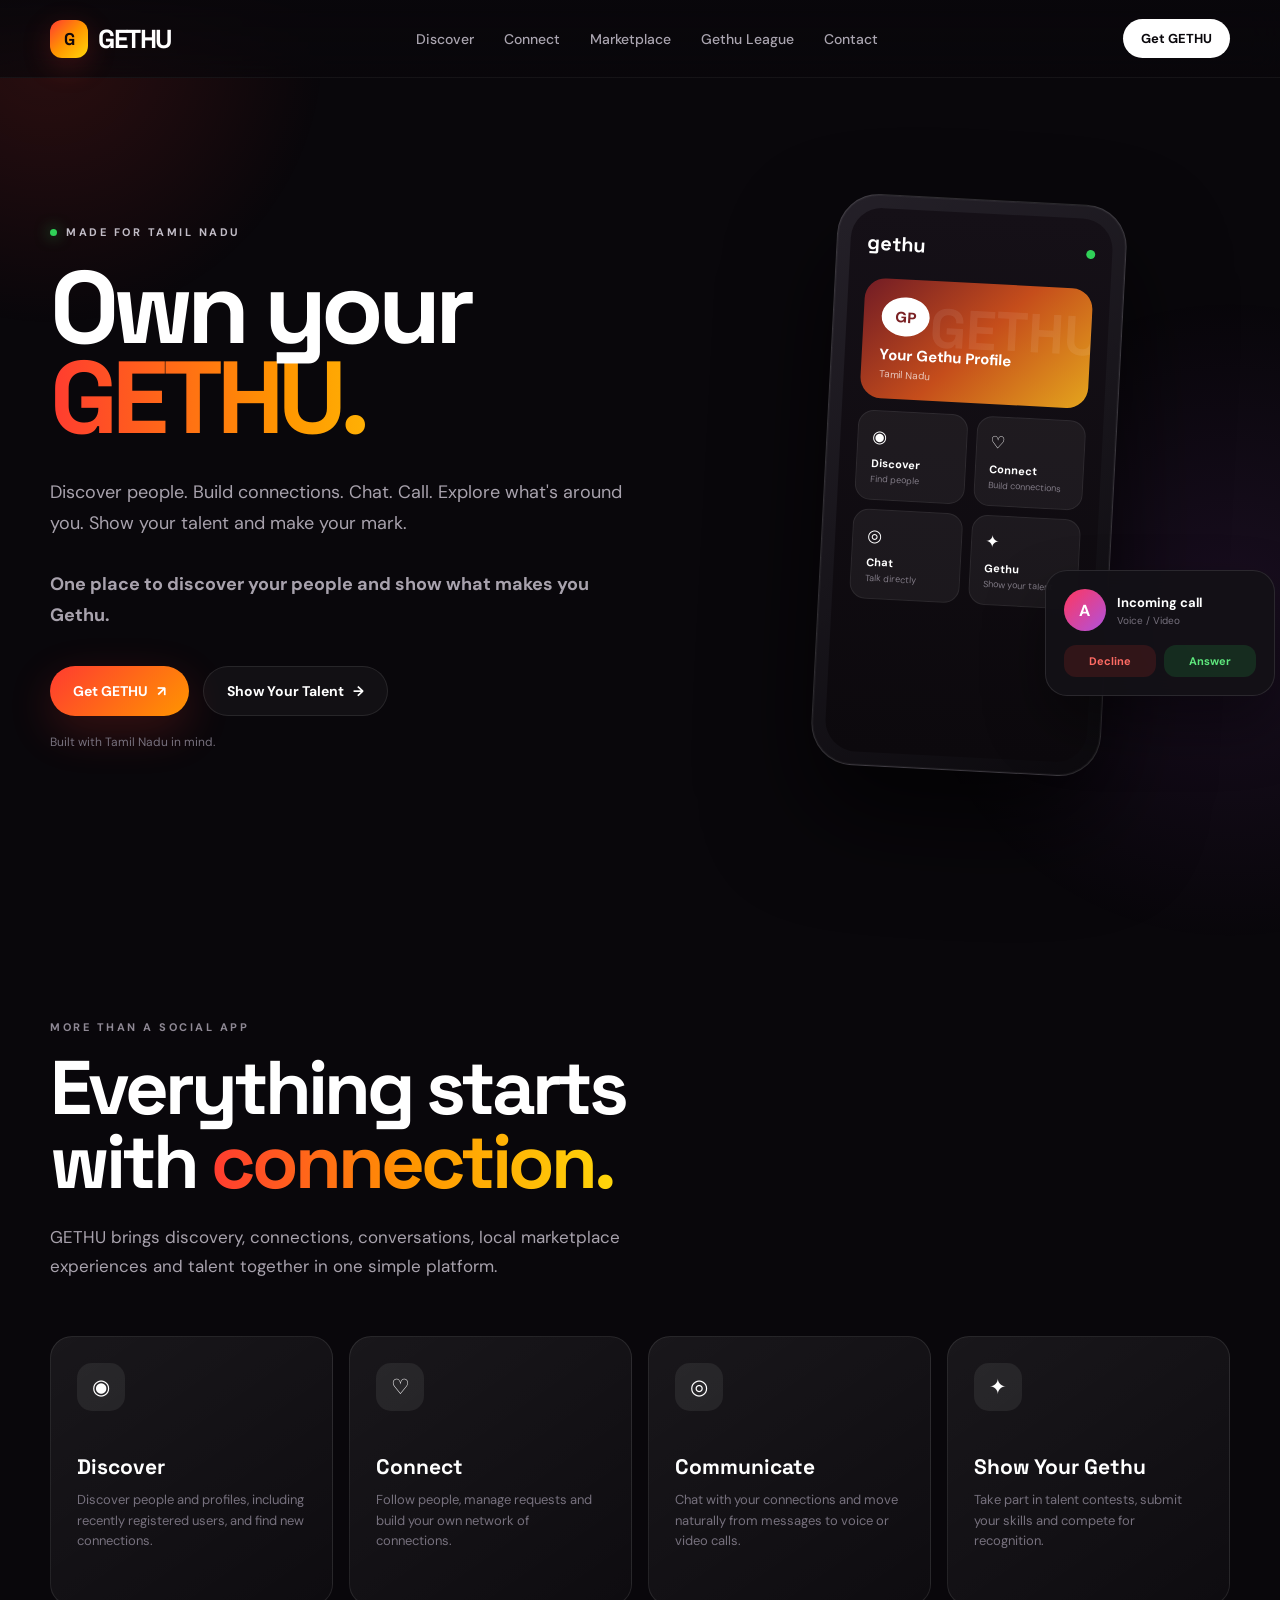
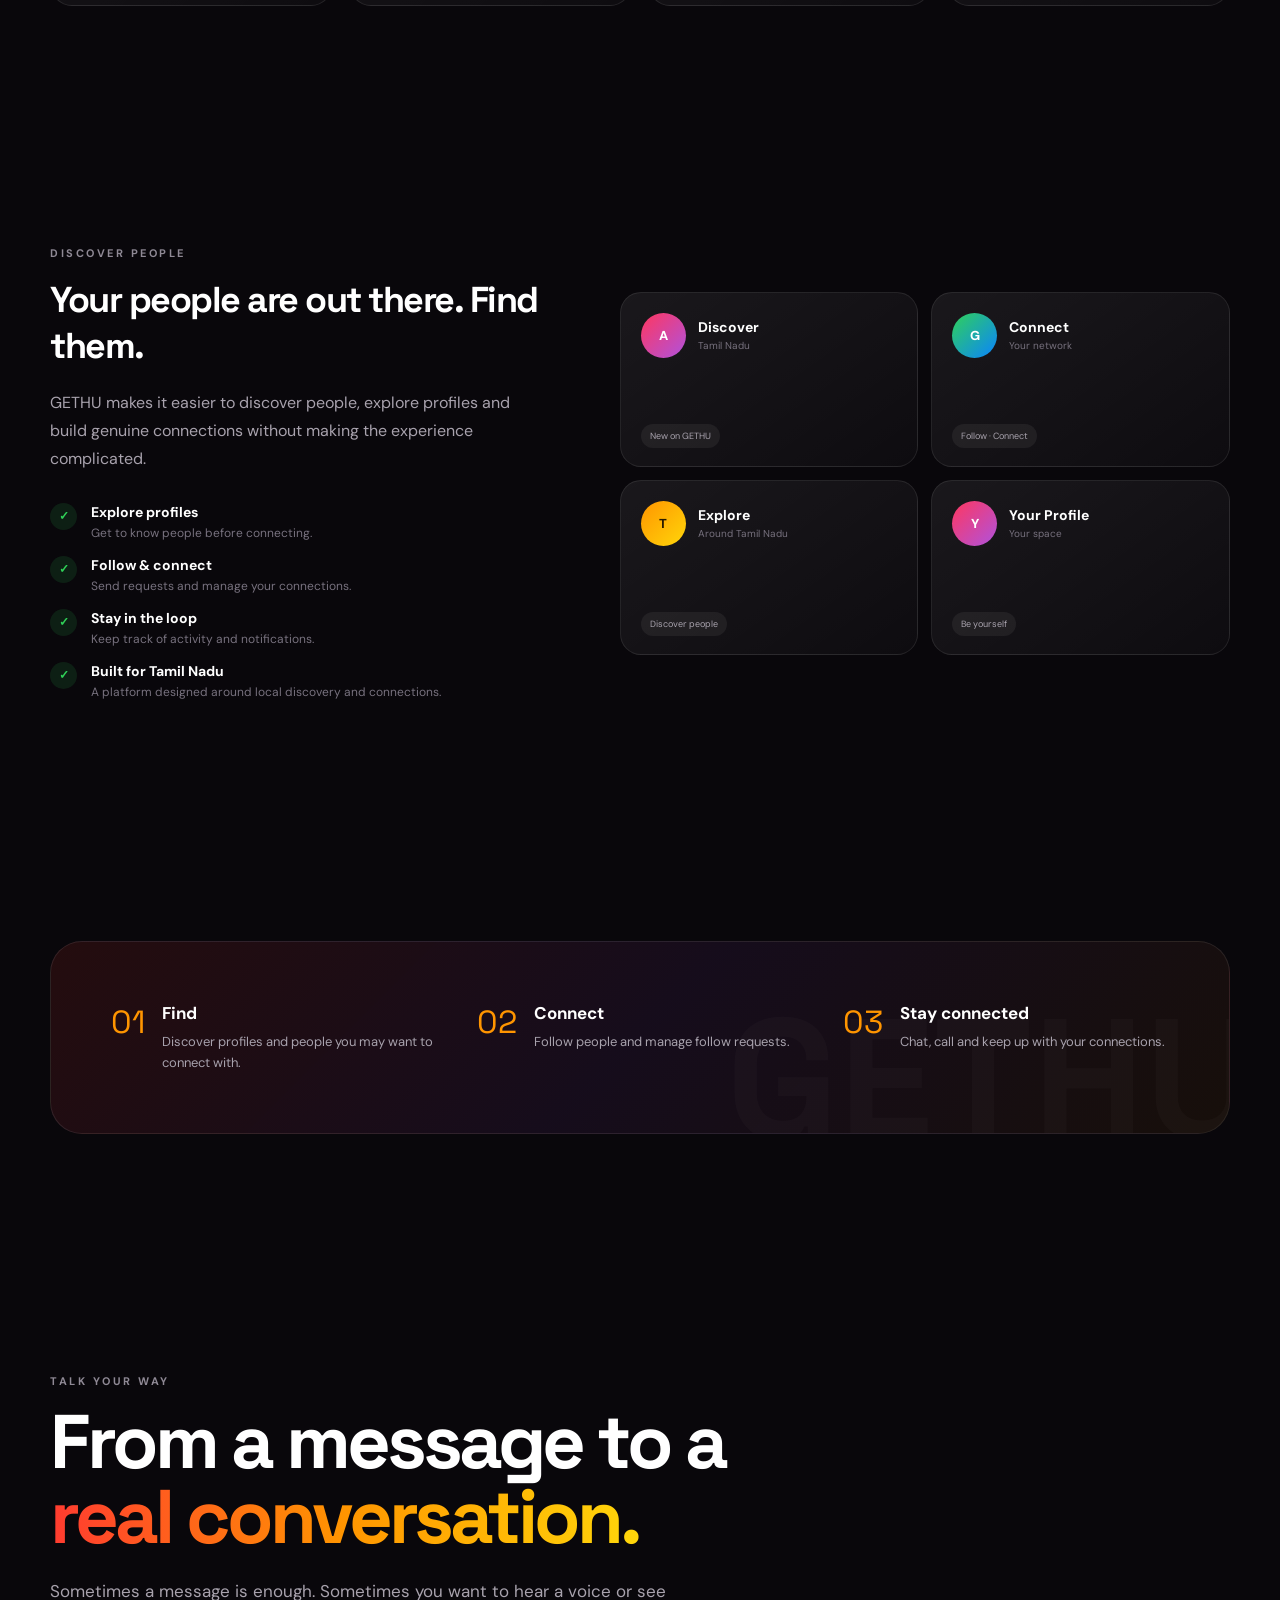
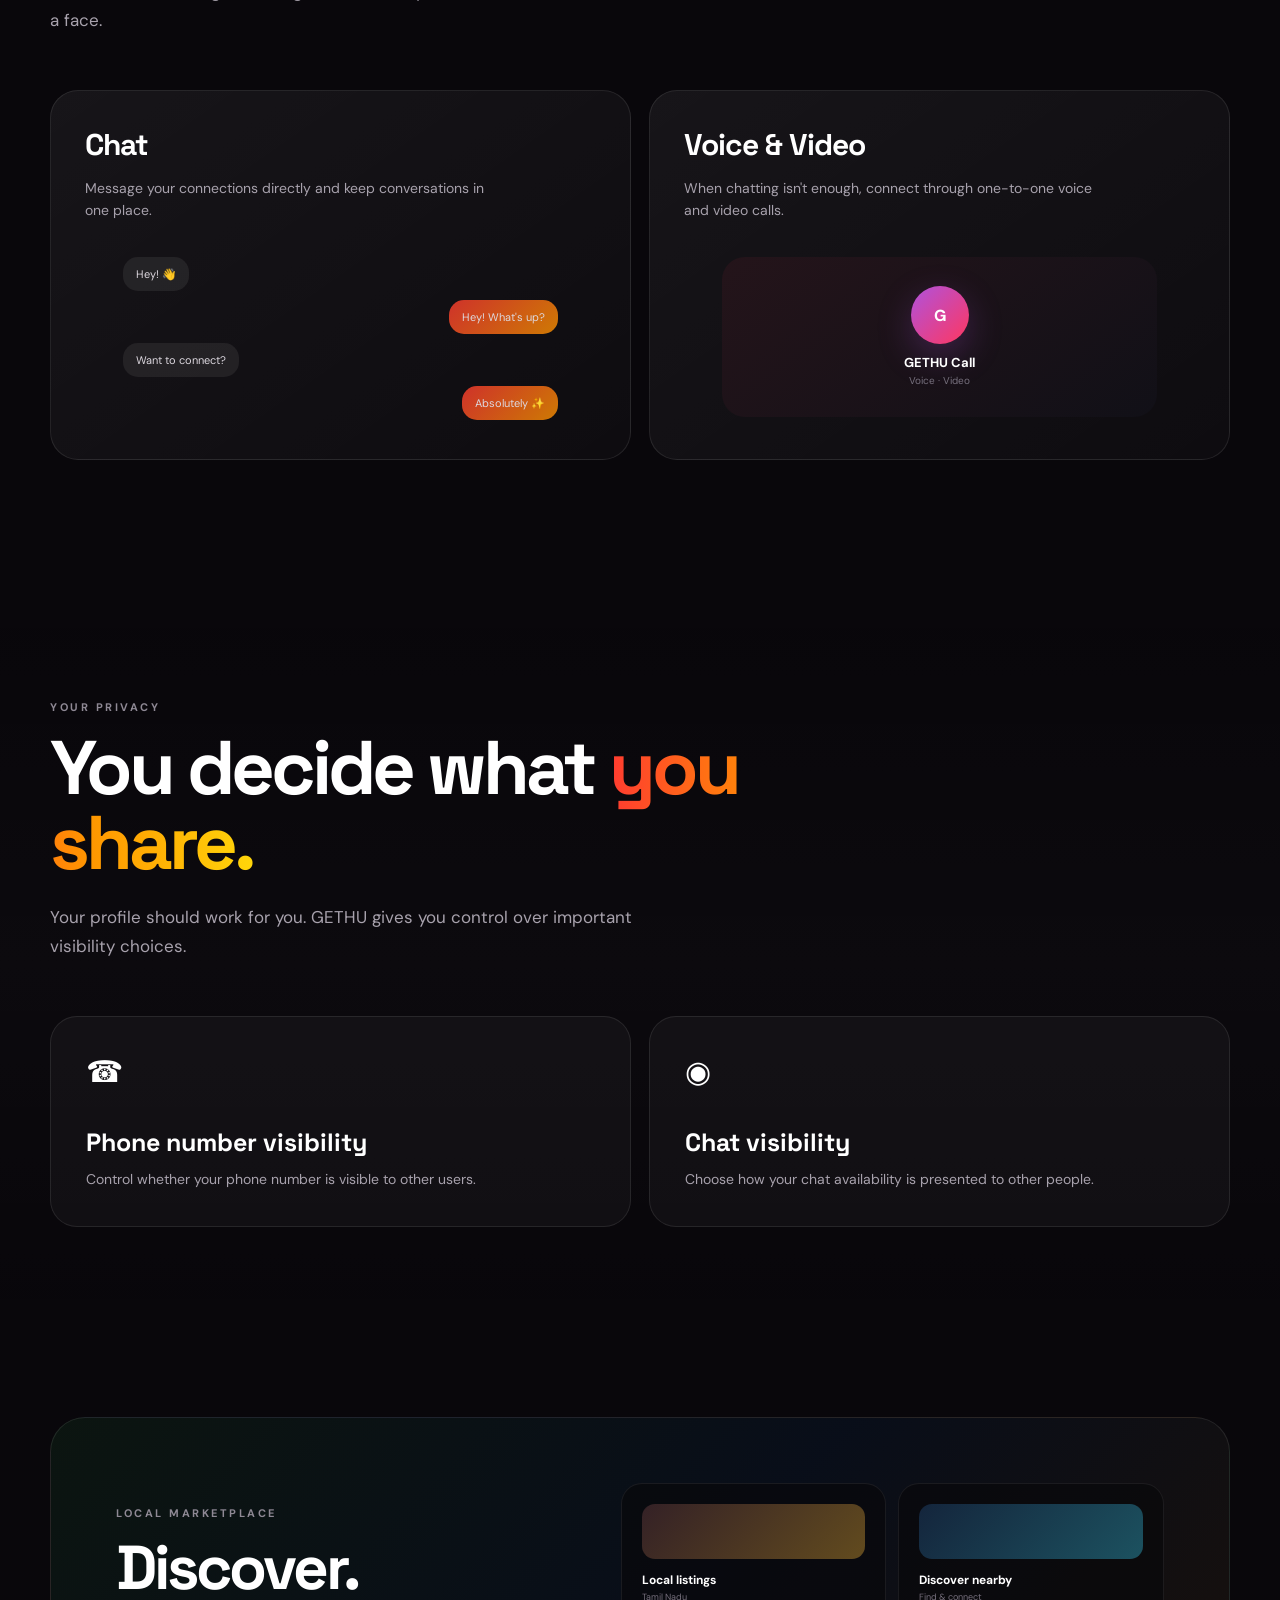
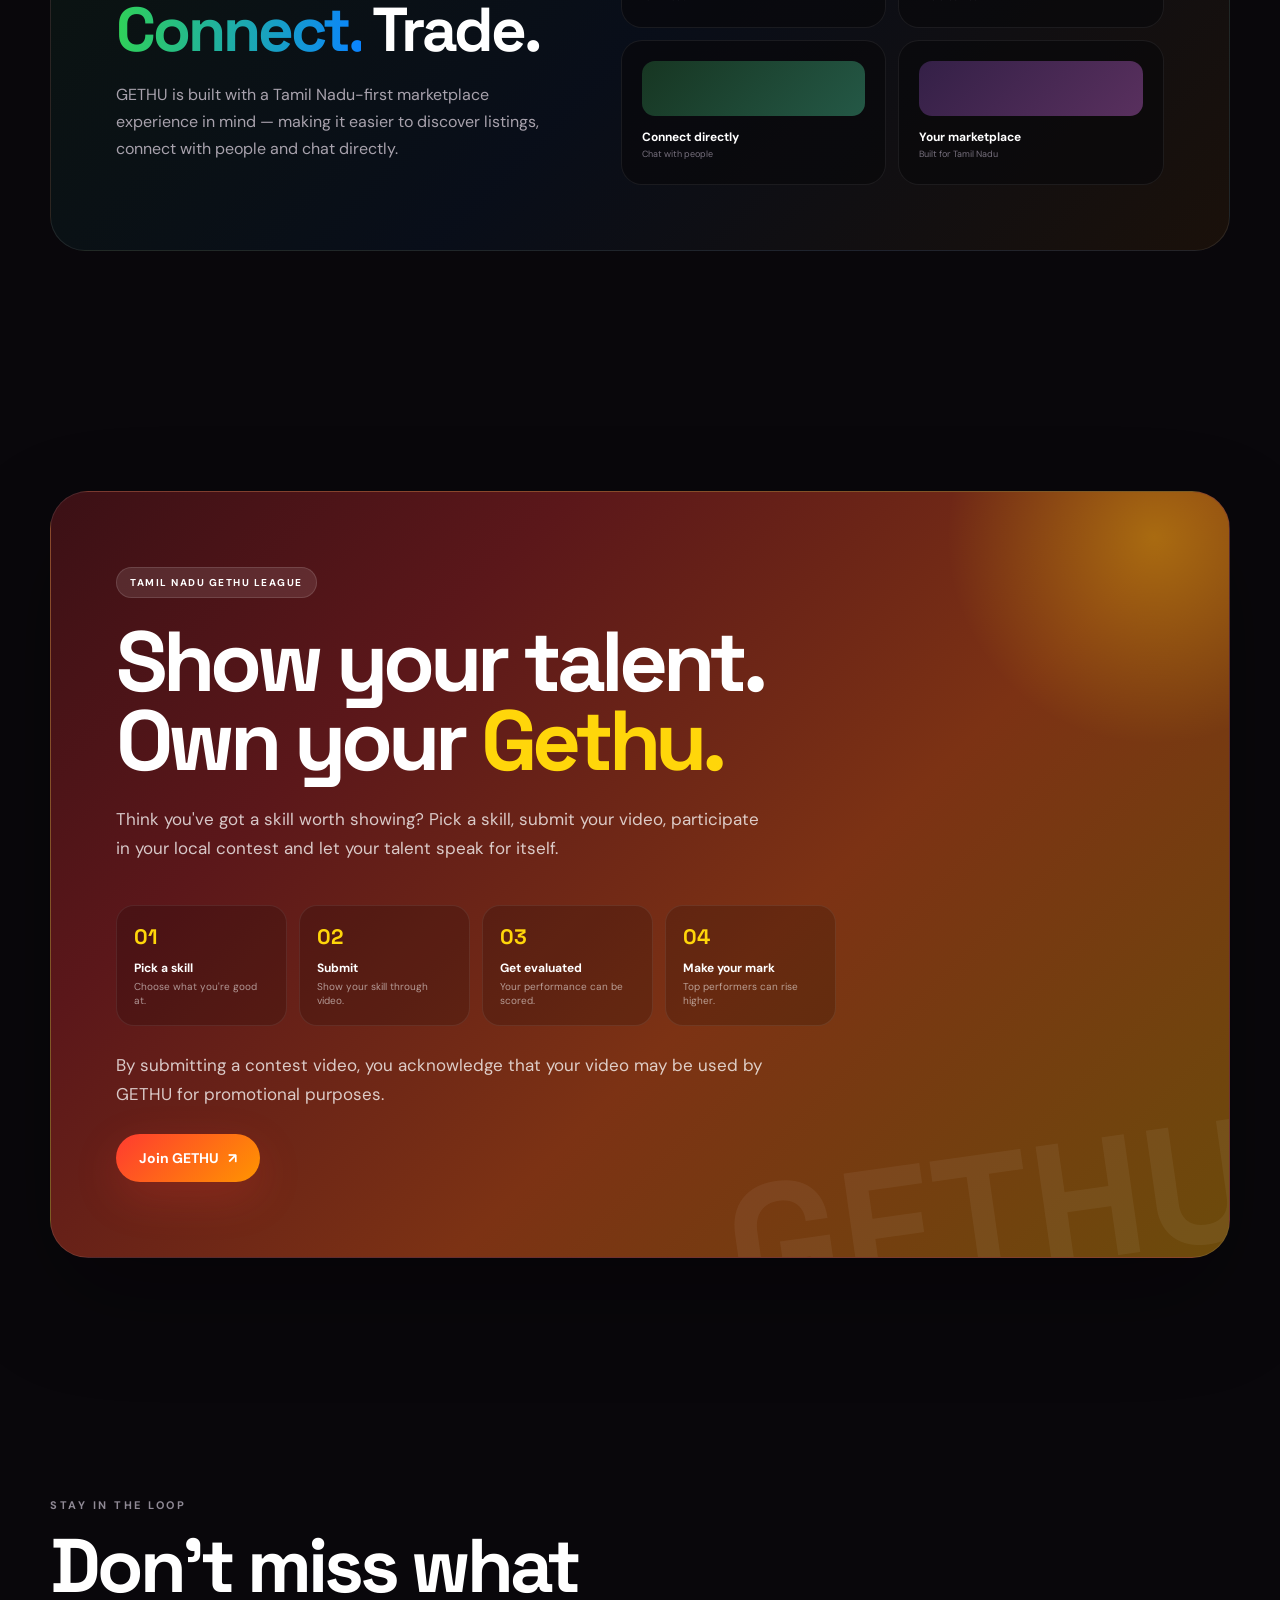
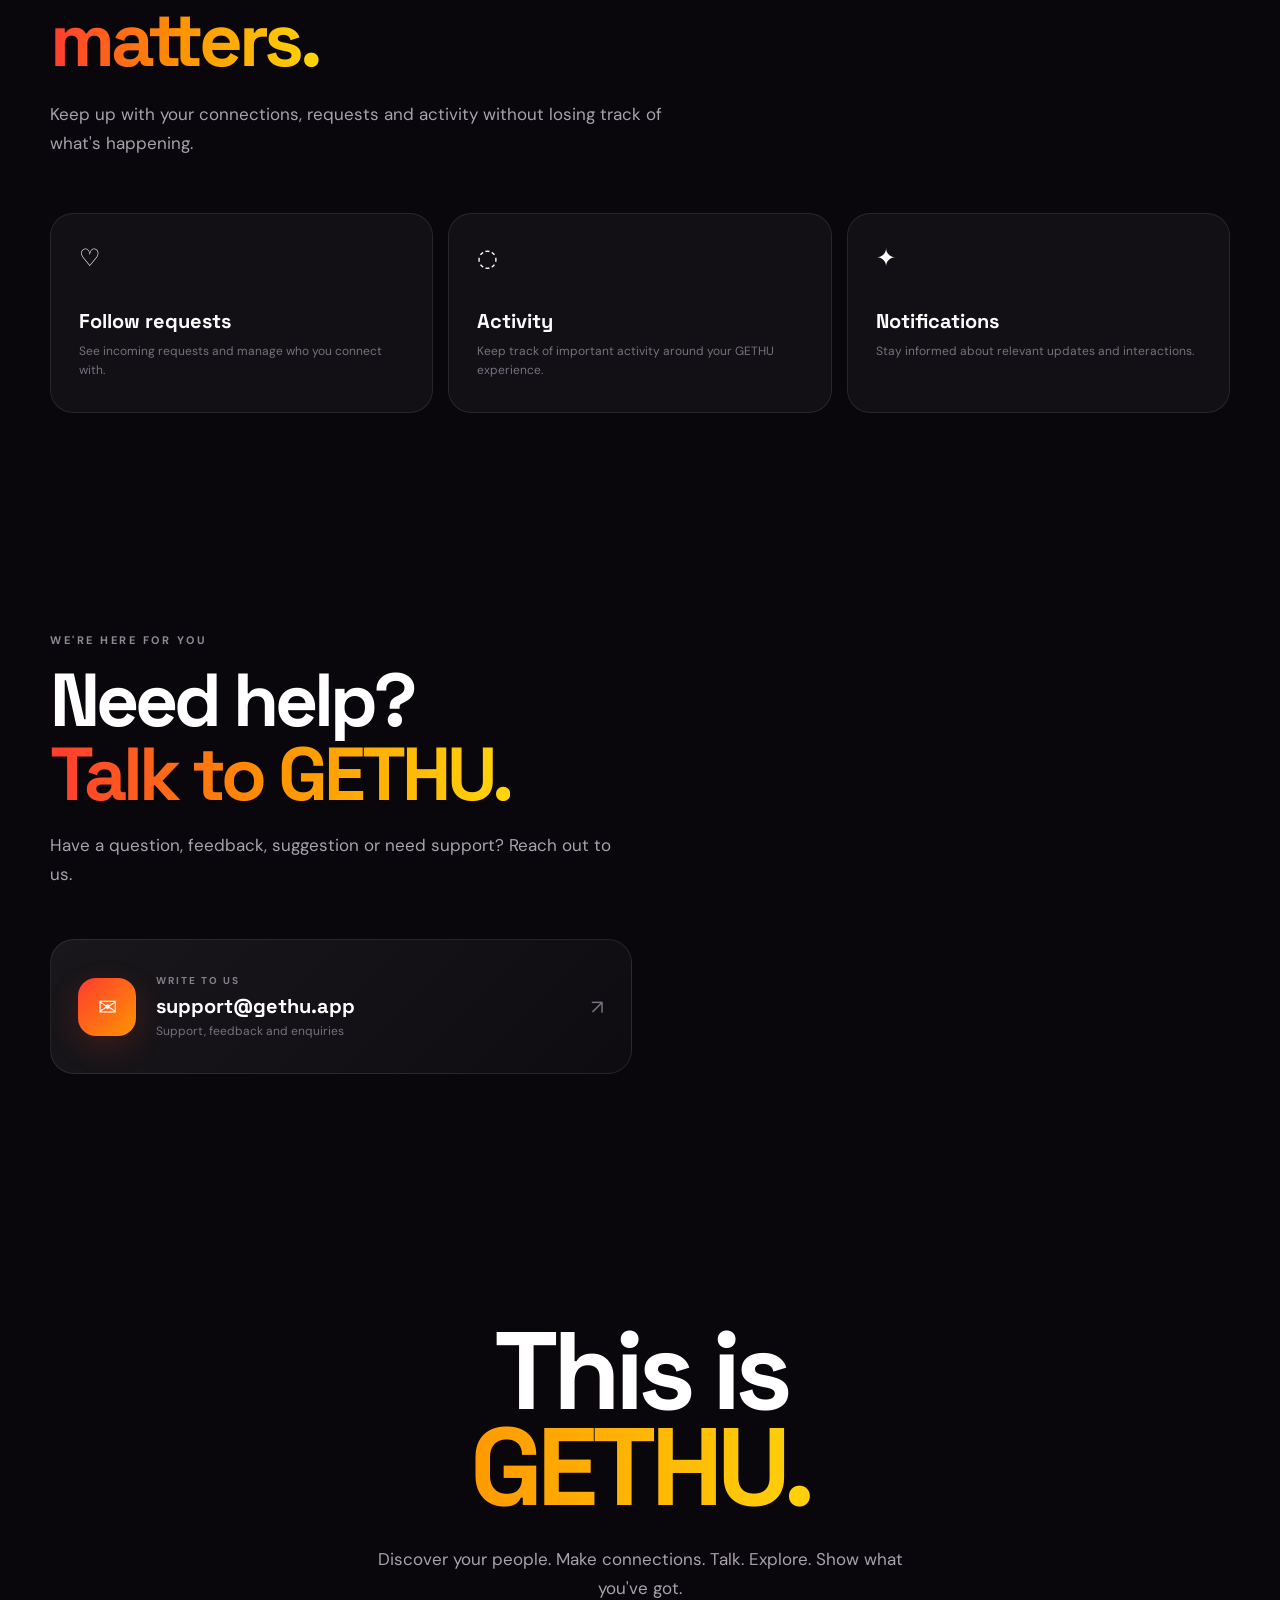
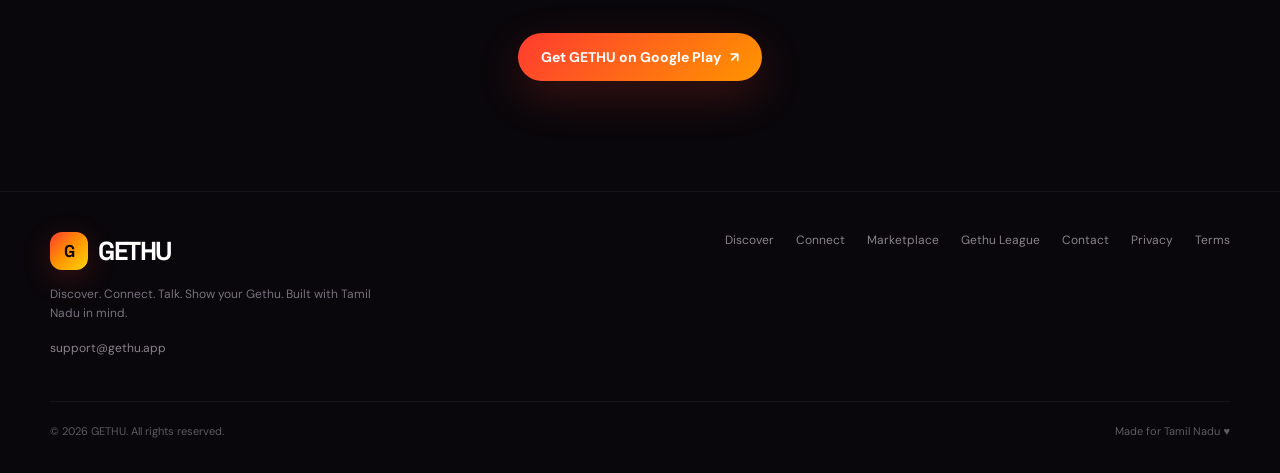
==== commit 50034ae8: "Update index.html remove phone" ====
--- a/index.html
+++ b/index.html
@@ -3573,38 +3573,7 @@
           </a>
 
 
-          <!-- PHONE -->
-
-          <a
-            href="tel:+919791055175"
-            class="contact-card"
-          >
-
-            <div class="contact-icon">
-              ☎
-            </div>
-
-            <div>
-
-              <span class="contact-label">
-                CONTACT US
-              </span>
-
-              <h3>
-                +91 97910 55175
-              </h3>
-
-              <p>
-                Call us for assistance
-              </p>
-
-            </div>
-
-            <span class="contact-arrow">
-              ↗
-            </span>
-
-          </a>
+      
 
 
         </div>
@@ -3697,11 +3666,7 @@
               support@gethu.app
             </a>
 
-            <span>·</span>
-
-            <a href="tel:+919791055175">
-              +91 97910 55175
-            </a>
+        
 
           </div>
 
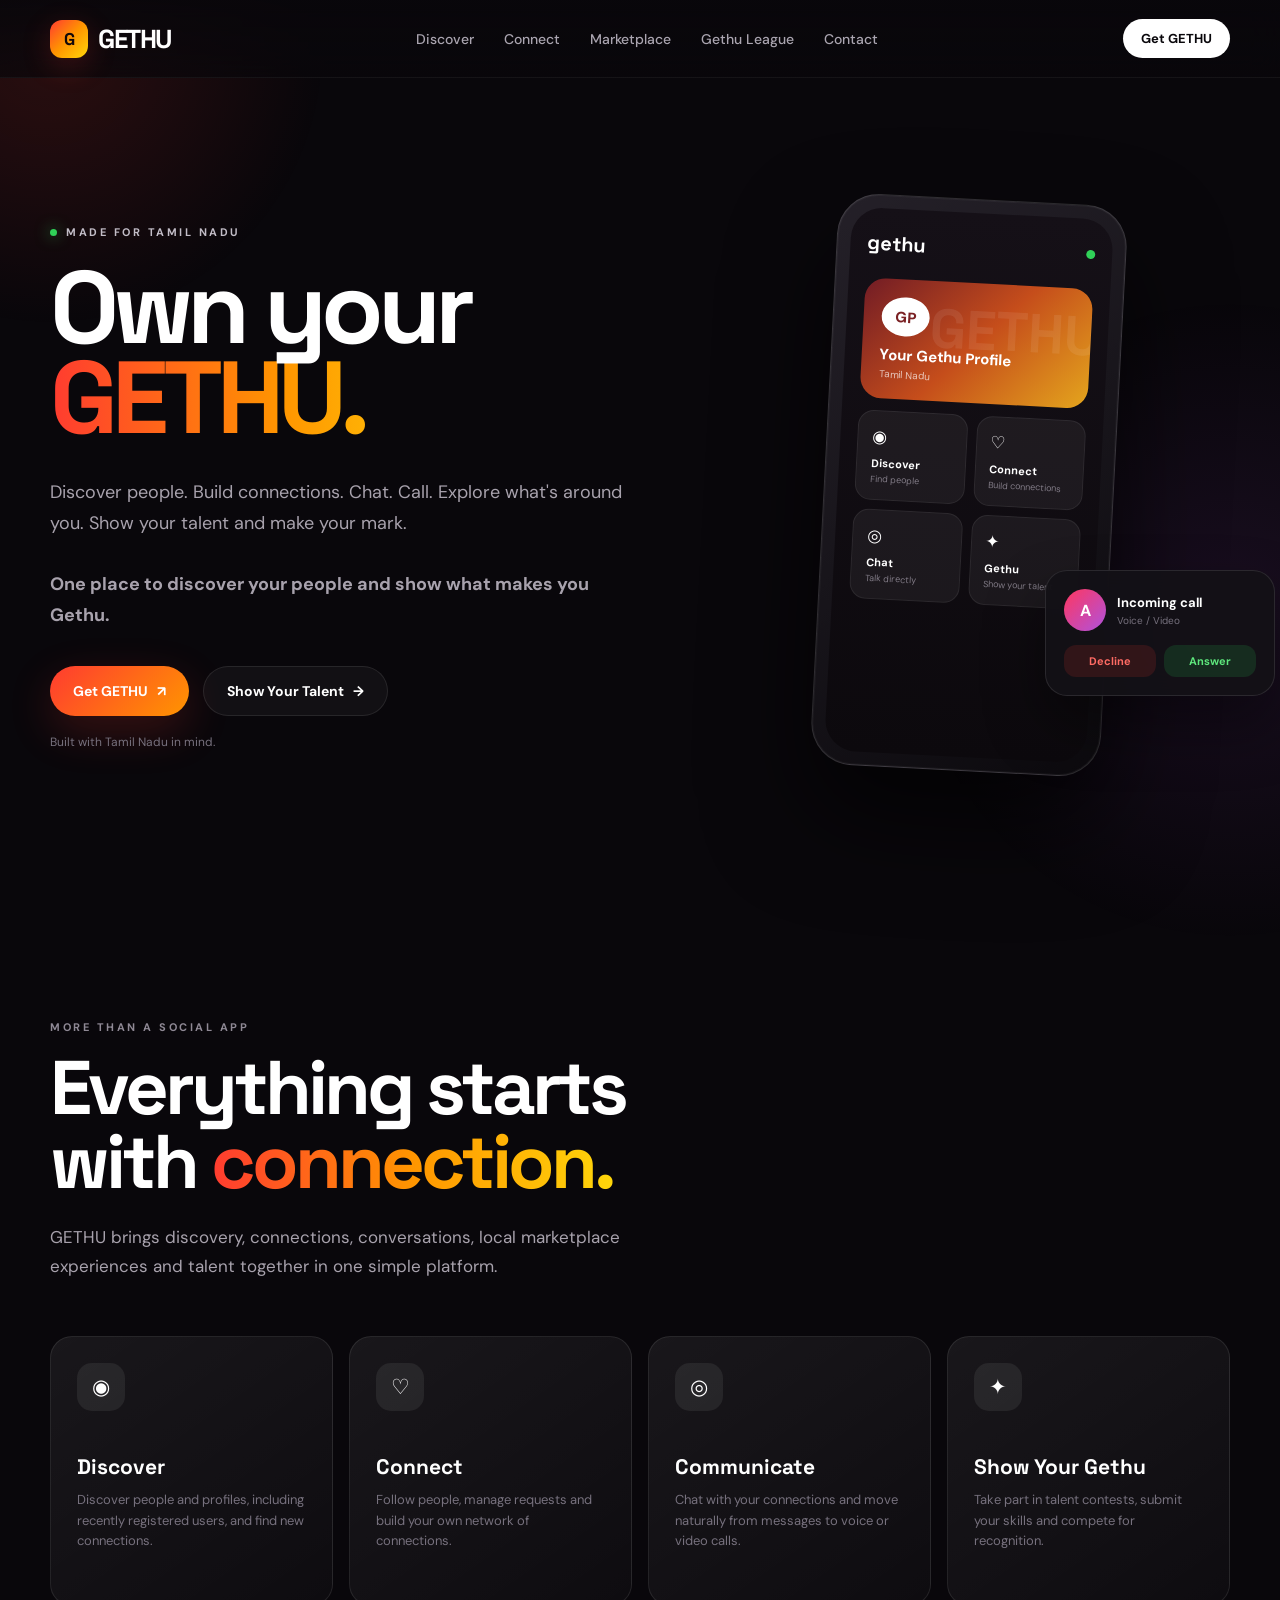
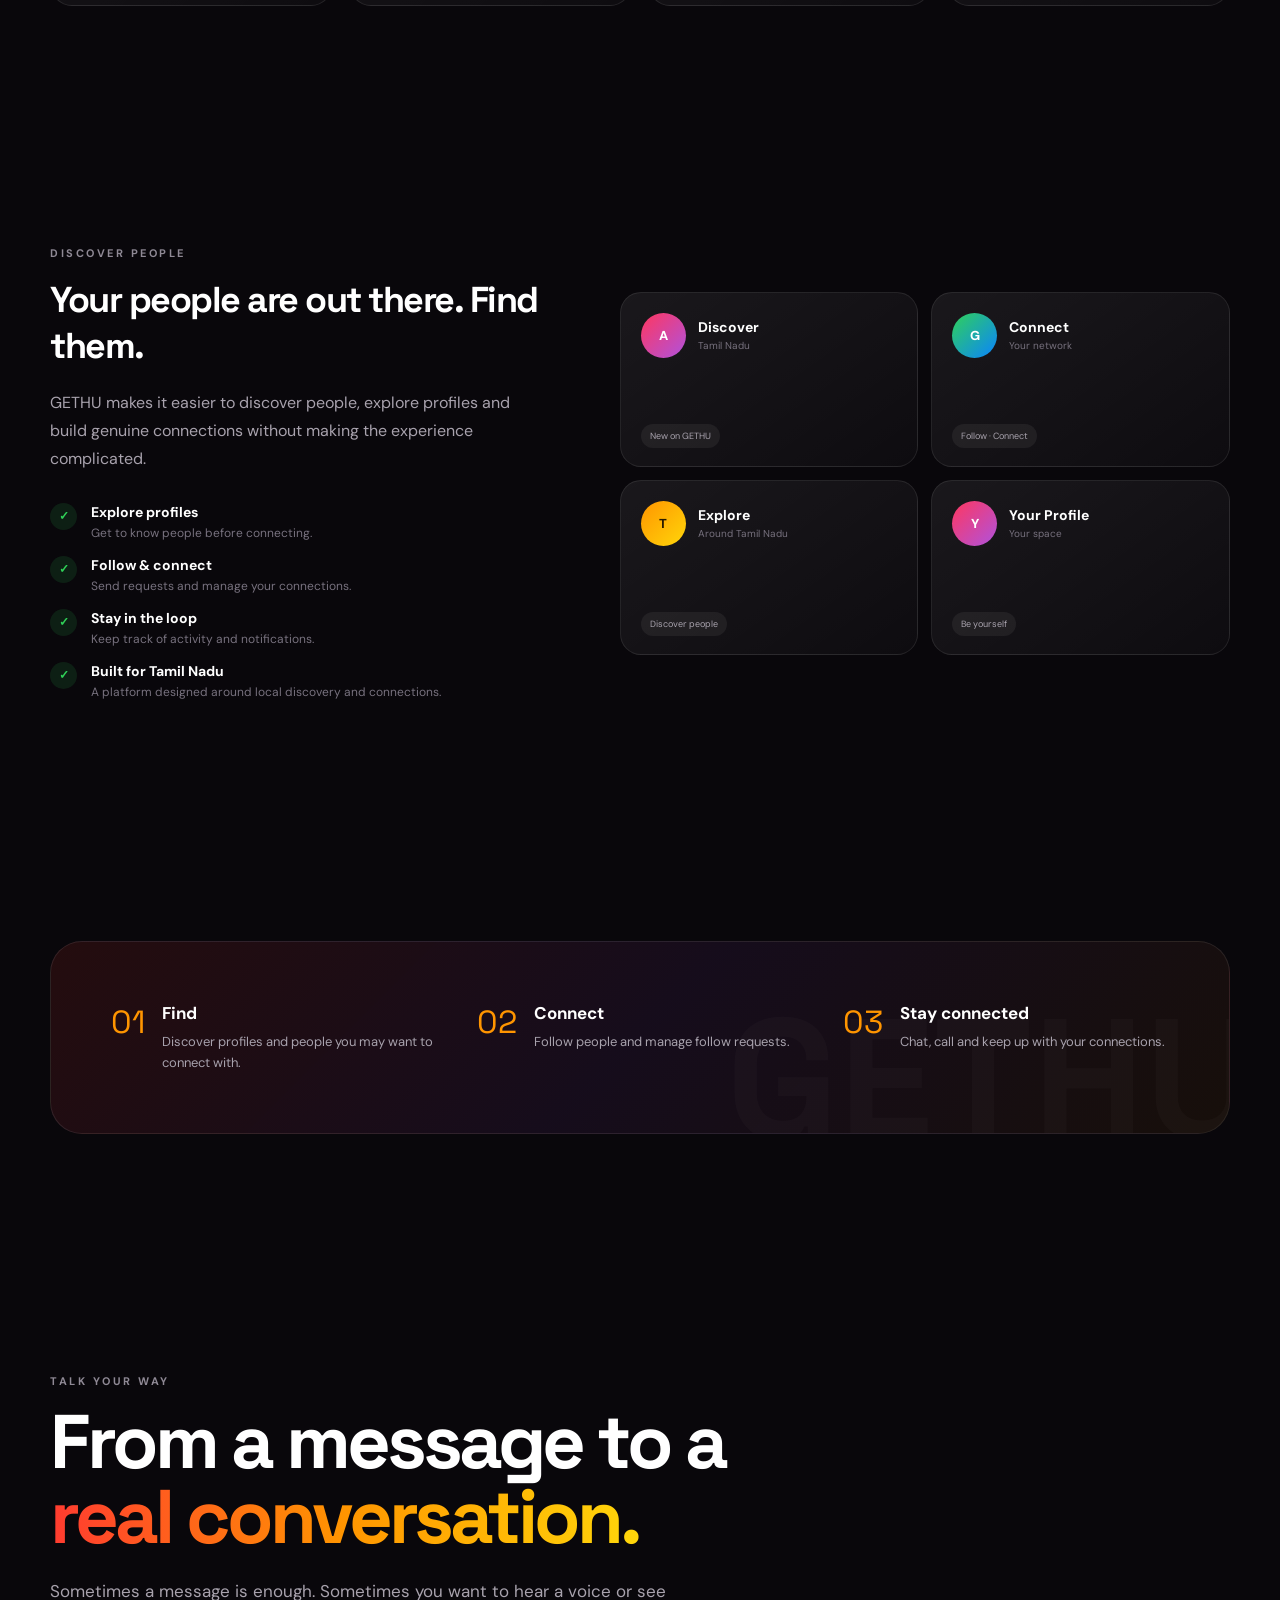
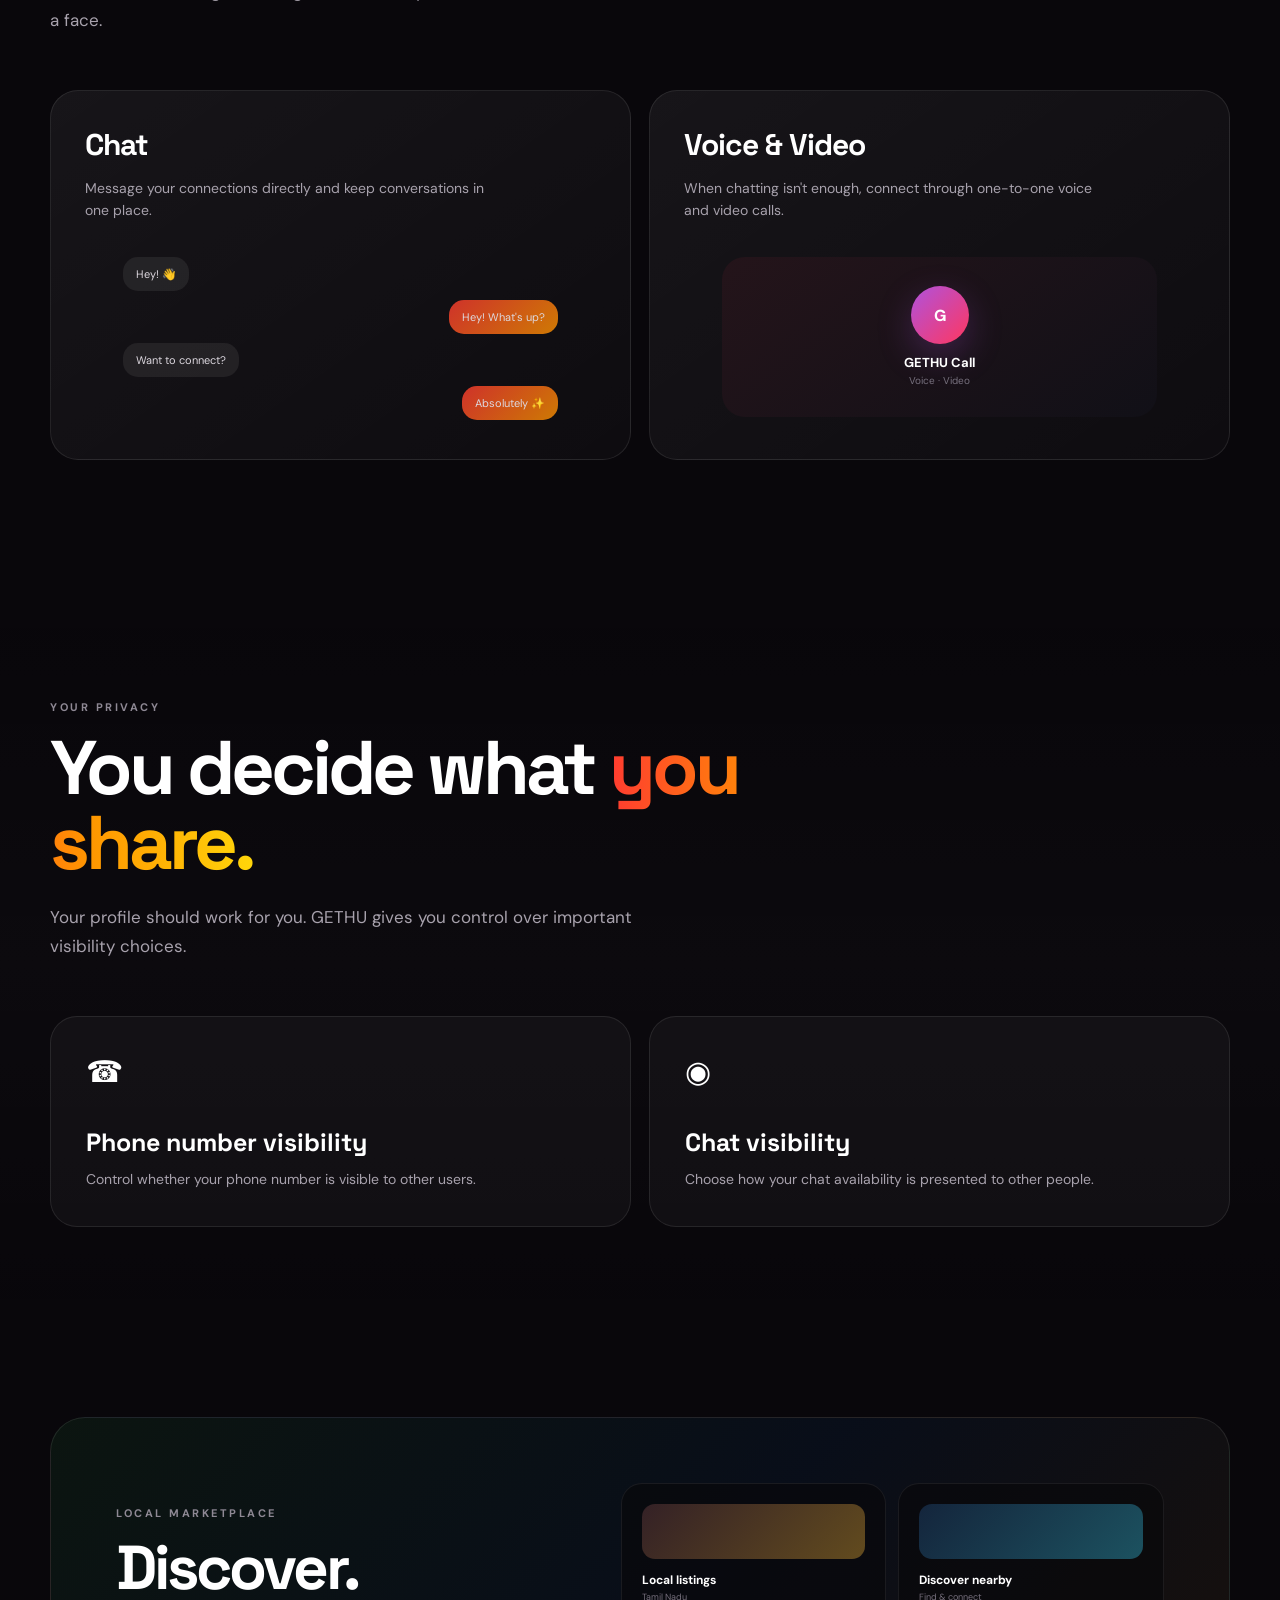
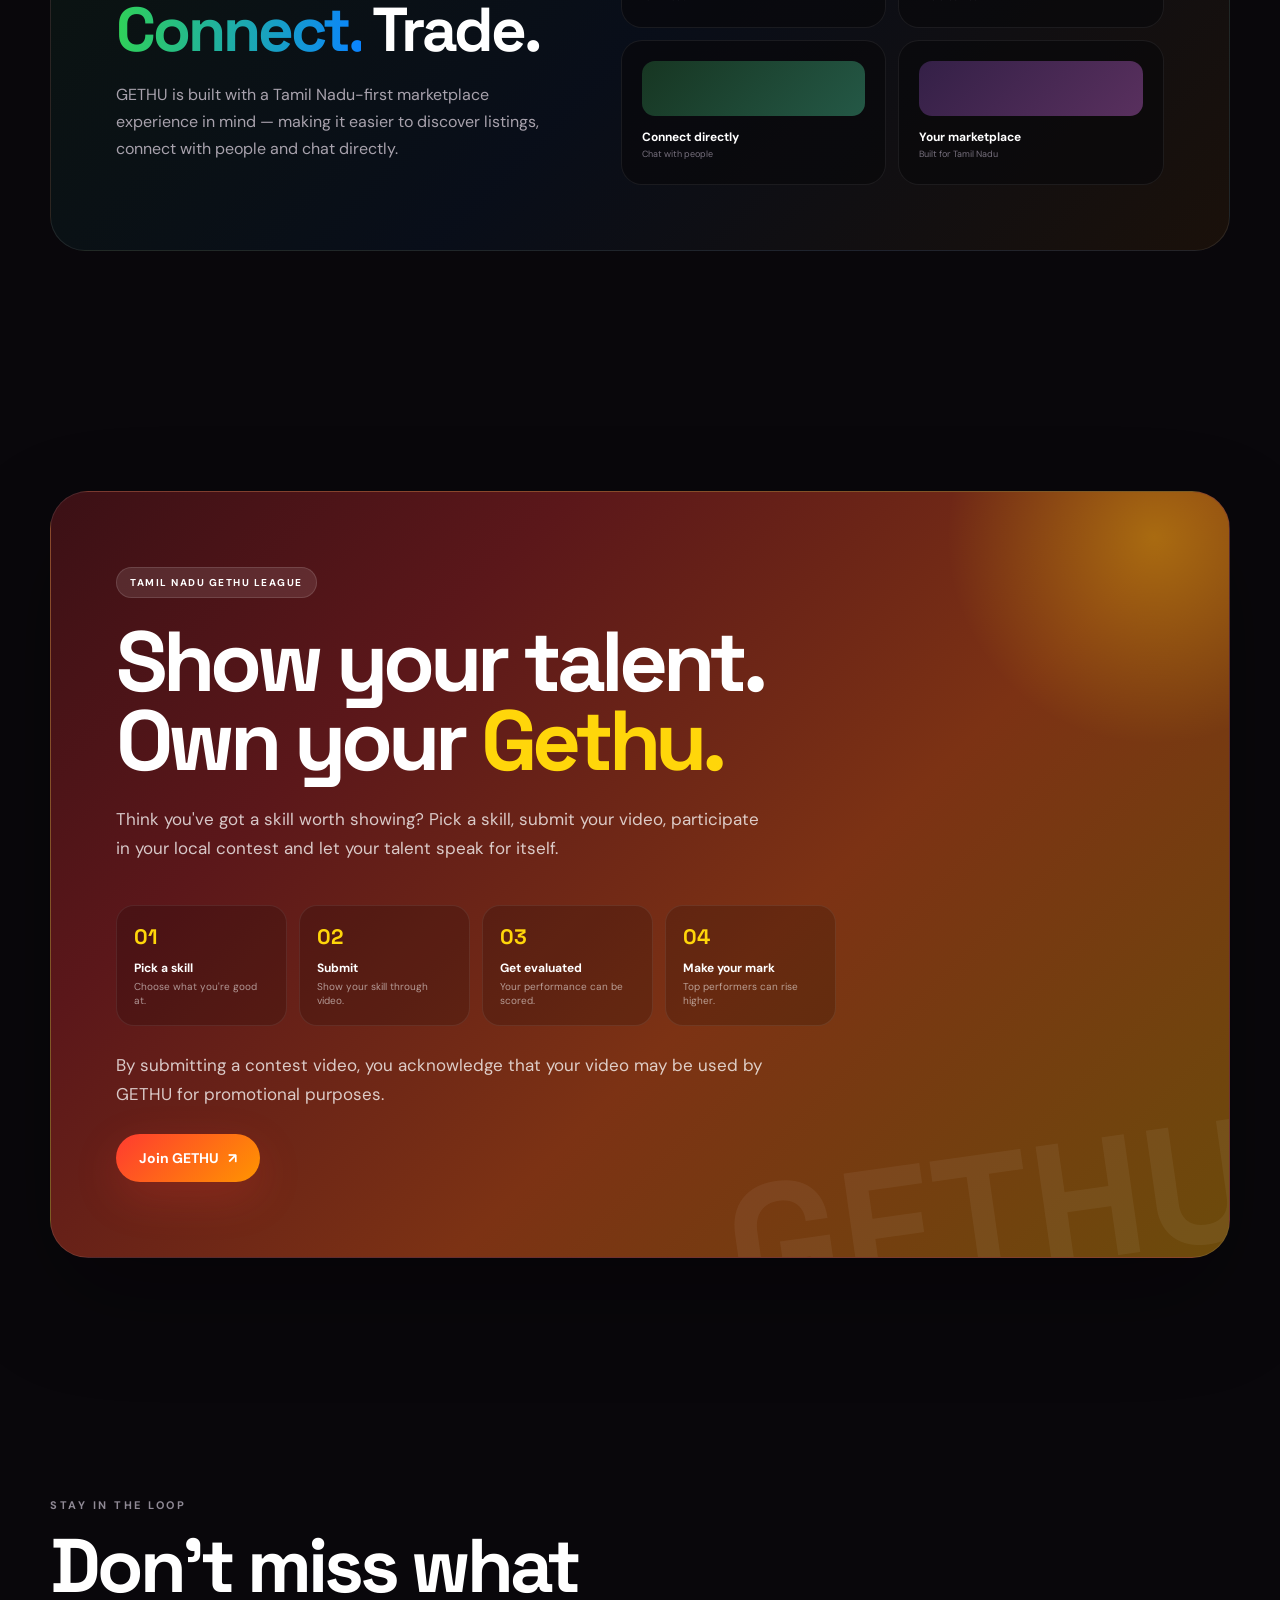
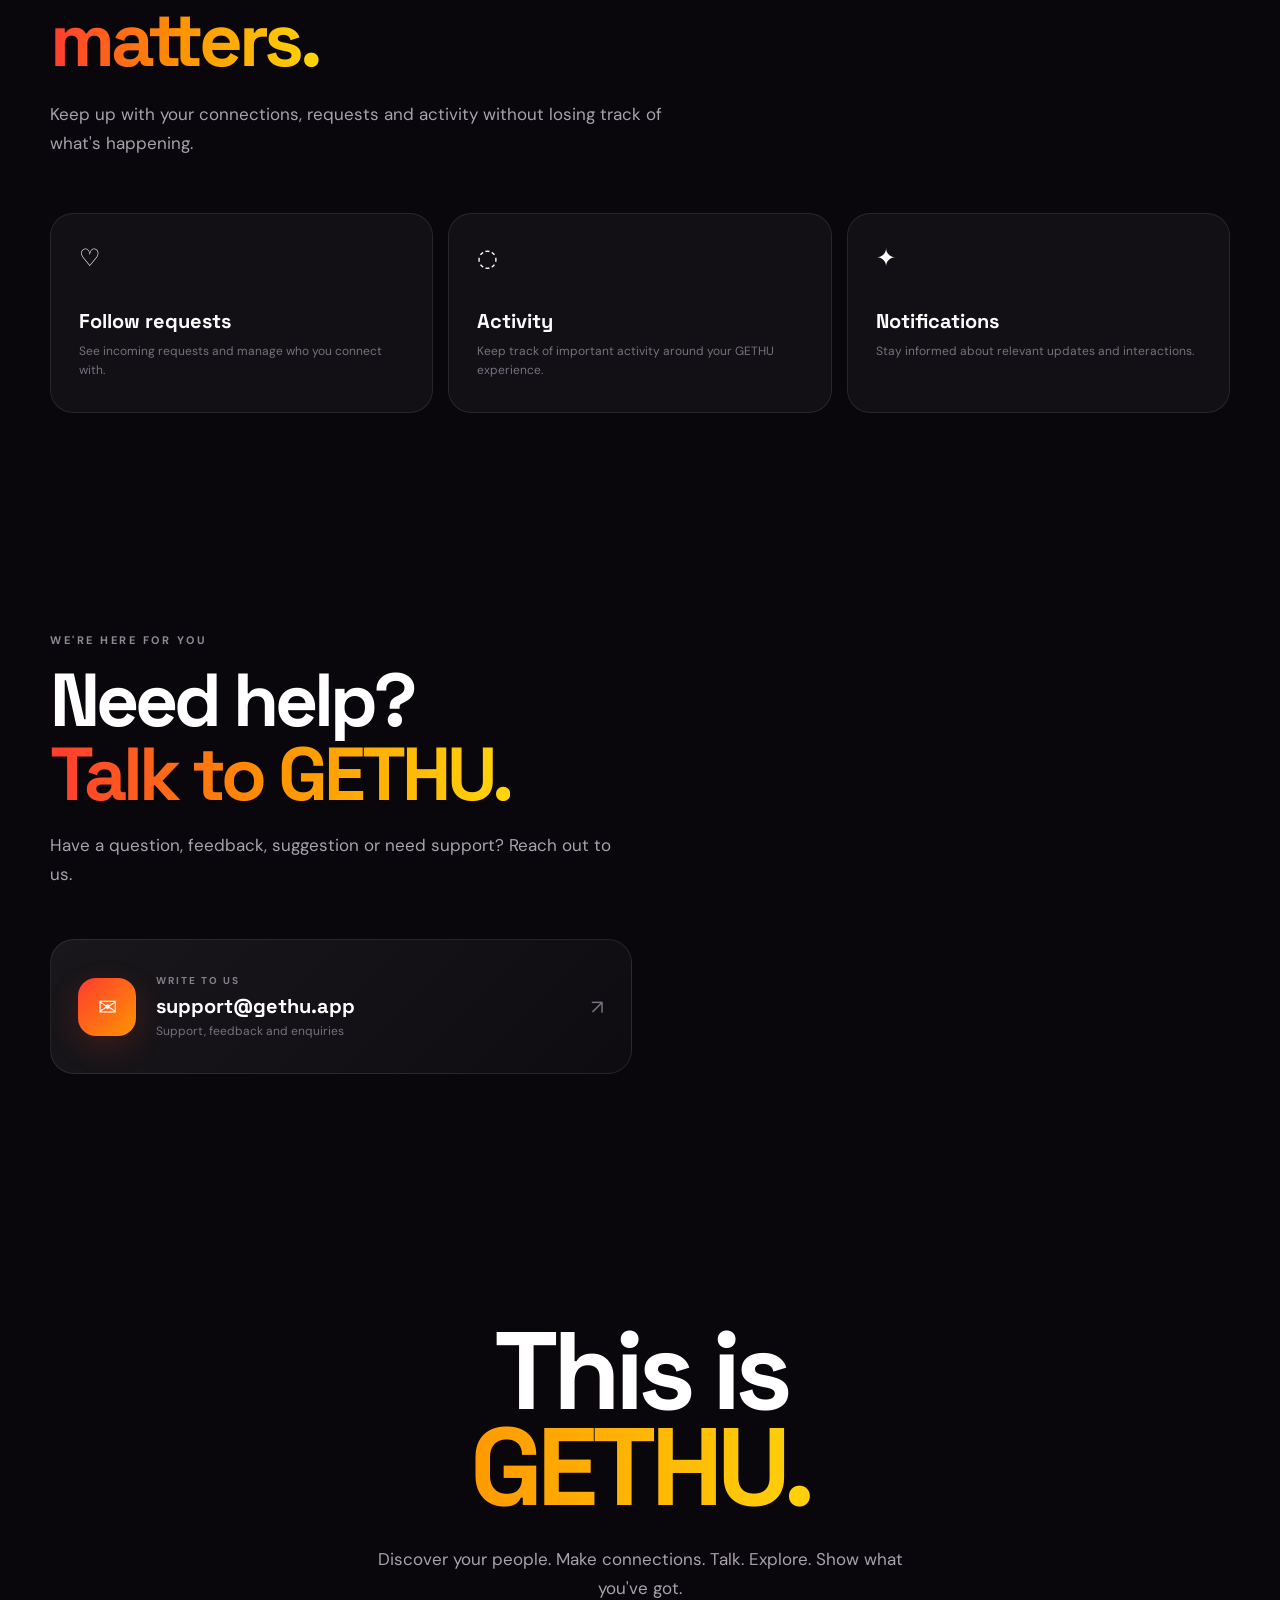
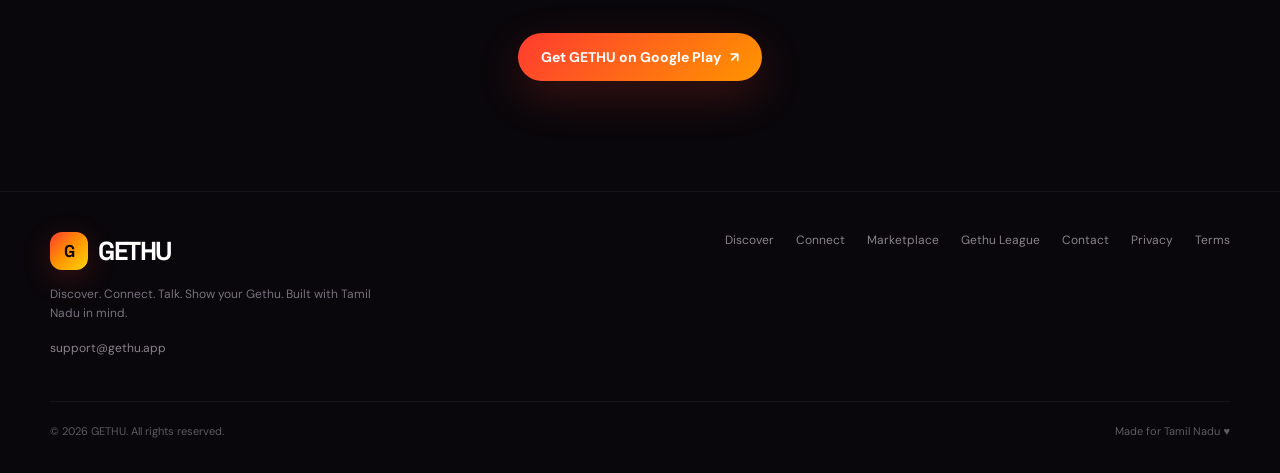
==== commit f7175113: "Update index.html" ====
--- a/index.html
+++ b/index.html
@@ -10,7 +10,7 @@
 
   <meta
     name="description"
-    content="GETHU — Discover people, connect, chat, call, explore local listings and show your talent across Tamil Nadu."
+    content="GETHU — Discover people, connect, chat, call, explore local listings and show your talent across Tamil Nadu"
   />
 
   <meta
